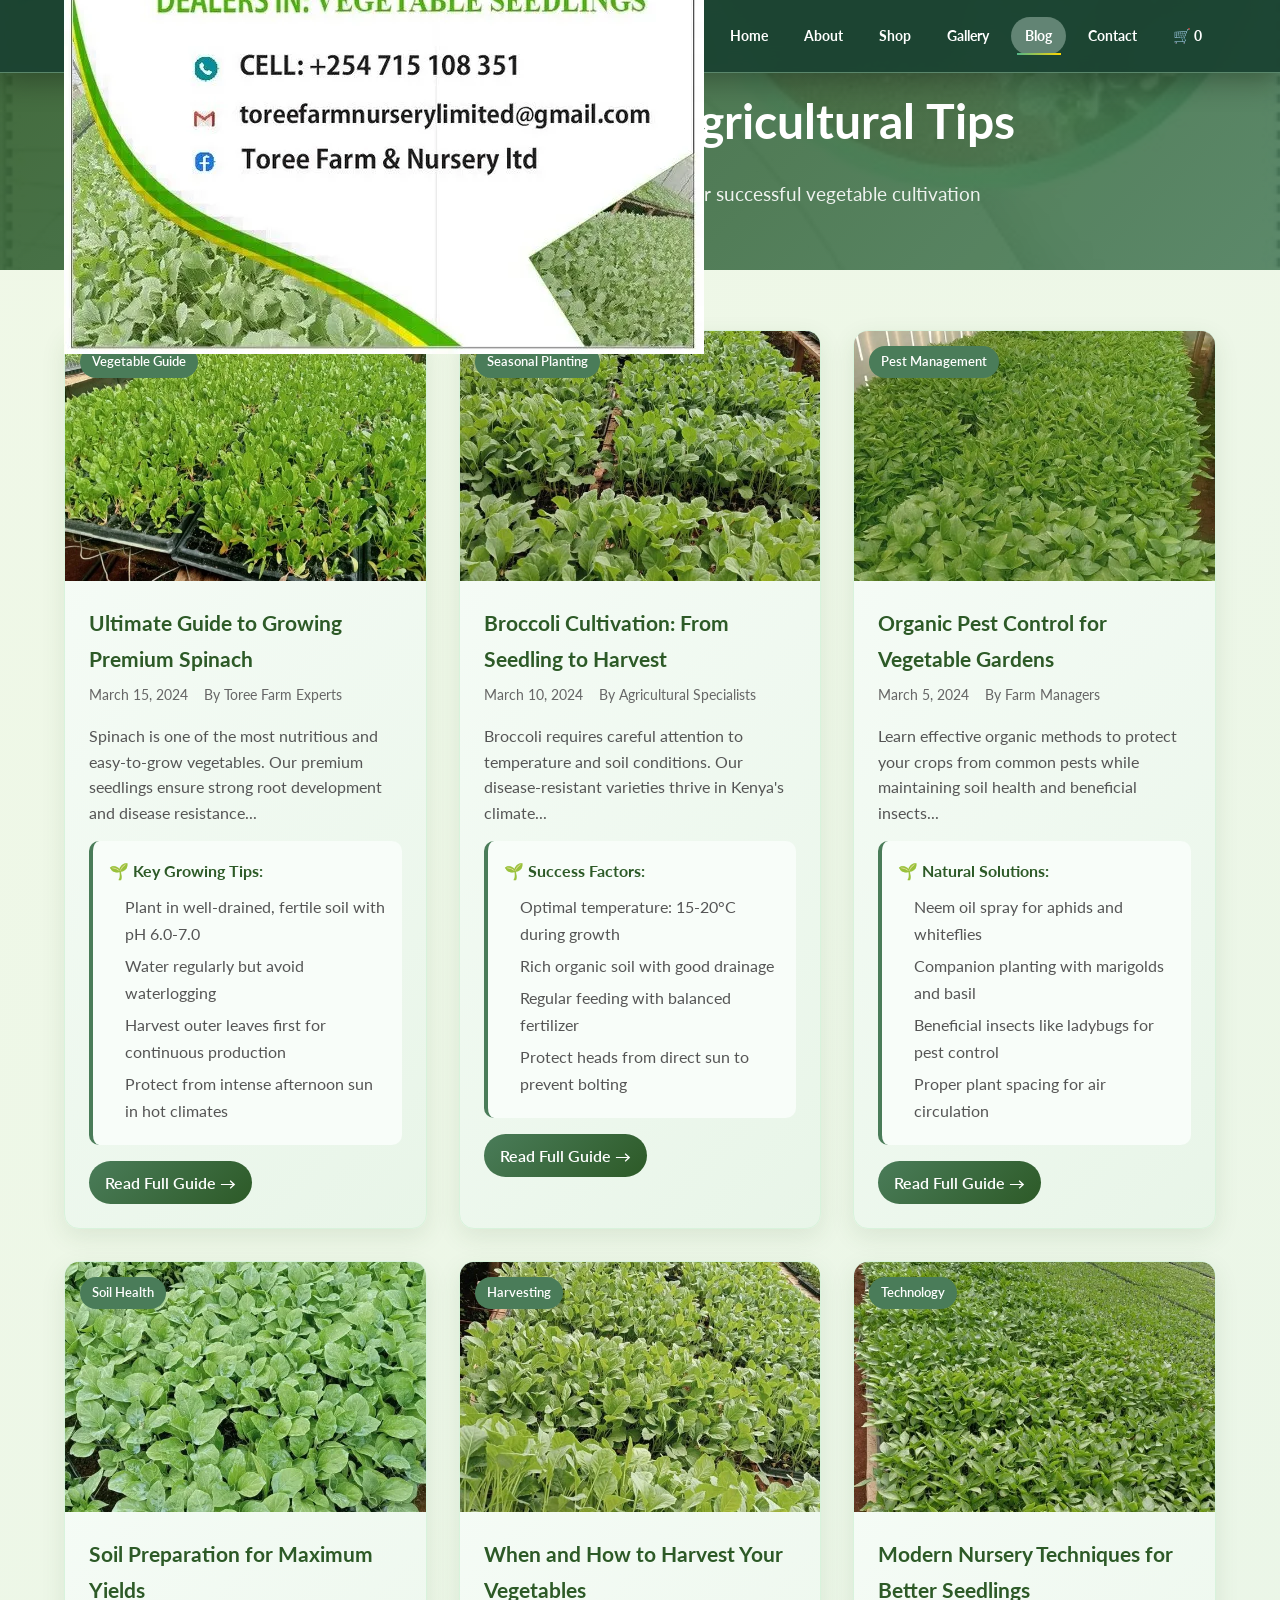
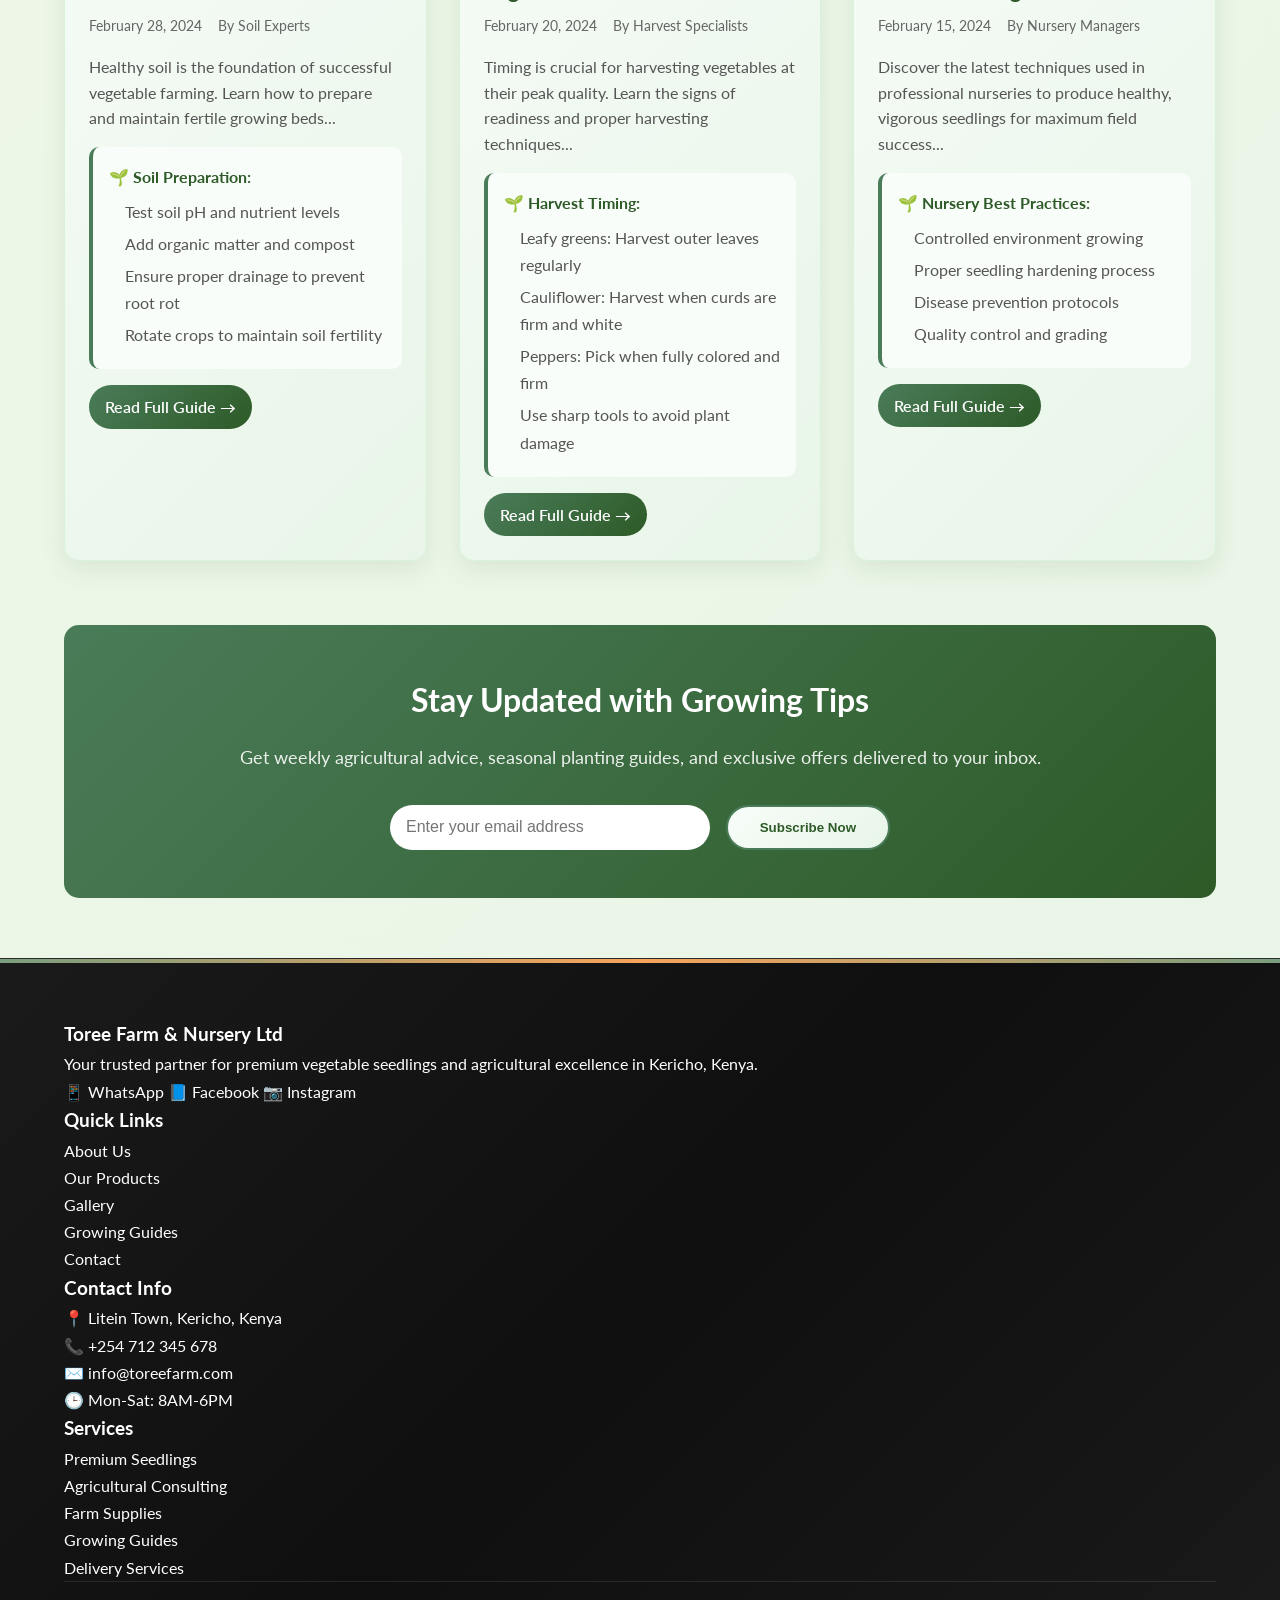
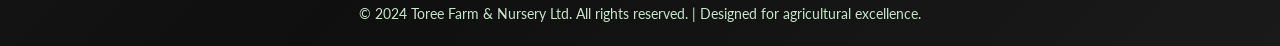
==== blog.html @ f4639542 "initial commit" ====
<!DOCTYPE html>
<html lang="en">
<head>
  <meta charset="UTF-8">
  <meta name="viewport" content="width=device-width, initial-scale=1.0">
  <title>Growing Guides & Tips - Toree Farm & Nursery Ltd</title>
  <meta name="description" content="Expert growing guides, planting tips, and agricultural advice from Toree Farm & Nursery Ltd. Learn best practices for vegetable cultivation.">
  <meta name="theme-color" content="#4a7c59">
  <meta name="apple-mobile-web-app-capable" content="yes">
  <meta name="apple-mobile-web-app-status-bar-style" content="default">
  <meta name="apple-mobile-web-app-title" content="Toree Farm">
  <link rel="manifest" href="manifest.json">
  <link rel="apple-touch-icon" href="images/icons/icon-192x192.png">
  <link rel="stylesheet" href="css/style.css">
  <link rel="icon" href="images/optimized/logo-icon-640.webp" type="image/webp">
</head>
<body class="blog-page">
  <!-- Agricultural floating elements -->
  <div class="agricultural-elements">
    <div class="leaf">🍃</div>
    <div class="leaf">🌿</div>
    <div class="leaf">🌱</div>
    <div class="leaf">🌾</div>
  </div>

  <!-- NAVBAR -->
  <nav class="navbar">
    <div class="container nav-inner">
      <div class="logo">
        <a href="index.html">
          <img src="images/optimized/logo-640.webp" alt="Toree Farm Logo" class="logo-img">
        </a>
      </div>
      <div class="nav-links">
        <a href="index.html">Home</a>
        <a href="about.html">About</a>
        <a href="shop.html">Shop</a>
        <a href="gallery.html">Gallery</a>
        <a href="blog.html" class="active">Blog</a>
        <a href="contact.html">Contact</a>
        <a href="cart.html" class="cart-link">
          <span class="cart-icon">🛒</span>
          <span class="cart-count">0</span>
        </a>
      </div>
      <div class="hamburger">
        <span></span>
        <span></span>
        <span></span>
      </div>
    </div>
  </nav>

  <!-- BLOG HERO -->
  <section class="blog-hero">
    <div class="container">
      <h1>Growing Guides & Agricultural Tips</h1>
      <p>Expert advice from Toree Farm & Nursery Ltd for successful vegetable cultivation</p>
    </div>
  </section>

  <!-- BLOG CONTENT -->
  <section class="blog-content">
    <div class="container">
      <div class="blog-grid">
        <!-- Blog Post 1 -->
        <article class="blog-post">
          <div class="blog-image">
            <img src="images/optimized/spinach-640.webp" alt="Healthy spinach plants" loading="lazy">
            <div class="blog-category">Vegetable Guide</div>
          </div>
          <div class="blog-text">
            <h2>Ultimate Guide to Growing Premium Spinach</h2>
            <div class="blog-meta">
              <span class="date">March 15, 2024</span>
              <span class="author">By Toree Farm Experts</span>
            </div>
            <p>Spinach is one of the most nutritious and easy-to-grow vegetables. Our premium seedlings ensure strong root development and disease resistance...</p>
            <div class="blog-tips">
              <h3>🌱 Key Growing Tips:</h3>
              <ul>
                <li>Plant in well-drained, fertile soil with pH 6.0-7.0</li>
                <li>Water regularly but avoid waterlogging</li>
                <li>Harvest outer leaves first for continuous production</li>
                <li>Protect from intense afternoon sun in hot climates</li>
              </ul>
            </div>
            <a href="#" class="read-more-btn">Read Full Guide →</a>
          </div>
        </article>

        <!-- Blog Post 2 -->
        <article class="blog-post">
          <div class="blog-image">
            <img src="images/optimized/product-broccoli-640.webp" alt="Broccoli seedlings" loading="lazy">
            <div class="blog-category">Seasonal Planting</div>
          </div>
          <div class="blog-text">
            <h2>Broccoli Cultivation: From Seedling to Harvest</h2>
            <div class="blog-meta">
              <span class="date">March 10, 2024</span>
              <span class="author">By Agricultural Specialists</span>
            </div>
            <p>Broccoli requires careful attention to temperature and soil conditions. Our disease-resistant varieties thrive in Kenya's climate...</p>
            <div class="blog-tips">
              <h3>🌱 Success Factors:</h3>
              <ul>
                <li>Optimal temperature: 15-20°C during growth</li>
                <li>Rich organic soil with good drainage</li>
                <li>Regular feeding with balanced fertilizer</li>
                <li>Protect heads from direct sun to prevent bolting</li>
              </ul>
            </div>
            <a href="#" class="read-more-btn">Read Full Guide →</a>
          </div>
        </article>

        <!-- Blog Post 3 -->
        <article class="blog-post">
          <div class="blog-image">
            <img src="images/optimized/capsicum hoho-640.webp" alt="Capsicum plants" loading="lazy">
            <div class="blog-category">Pest Management</div>
          </div>
          <div class="blog-text">
            <h2>Organic Pest Control for Vegetable Gardens</h2>
            <div class="blog-meta">
              <span class="date">March 5, 2024</span>
              <span class="author">By Farm Managers</span>
            </div>
            <p>Learn effective organic methods to protect your crops from common pests while maintaining soil health and beneficial insects...</p>
            <div class="blog-tips">
              <h3>🌱 Natural Solutions:</h3>
              <ul>
                <li>Neem oil spray for aphids and whiteflies</li>
                <li>Companion planting with marigolds and basil</li>
                <li>Beneficial insects like ladybugs for pest control</li>
                <li>Proper plant spacing for air circulation</li>
              </ul>
            </div>
            <a href="#" class="read-more-btn">Read Full Guide →</a>
          </div>
        </article>

        <!-- Blog Post 4 -->
        <article class="blog-post">
          <div class="blog-image">
            <img src="images/optimized/eggplant-640.webp" alt="Eggplant plants" loading="lazy">
            <div class="blog-category">Soil Health</div>
          </div>
          <div class="blog-text">
            <h2>Soil Preparation for Maximum Yields</h2>
            <div class="blog-meta">
              <span class="date">February 28, 2024</span>
              <span class="author">By Soil Experts</span>
            </div>
            <p>Healthy soil is the foundation of successful vegetable farming. Learn how to prepare and maintain fertile growing beds...</p>
            <div class="blog-tips">
              <h3>🌱 Soil Preparation:</h3>
              <ul>
                <li>Test soil pH and nutrient levels</li>
                <li>Add organic matter and compost</li>
                <li>Ensure proper drainage to prevent root rot</li>
                <li>Rotate crops to maintain soil fertility</li>
              </ul>
            </div>
            <a href="#" class="read-more-btn">Read Full Guide →</a>
          </div>
        </article>

        <!-- Blog Post 5 -->
        <article class="blog-post">
          <div class="blog-image">
            <img src="images/optimized/product-cauliflower-640.webp" alt="Cauliflower crop" loading="lazy">
            <div class="blog-category">Harvesting</div>
          </div>
          <div class="blog-text">
            <h2>When and How to Harvest Your Vegetables</h2>
            <div class="blog-meta">
              <span class="date">February 20, 2024</span>
              <span class="author">By Harvest Specialists</span>
            </div>
            <p>Timing is crucial for harvesting vegetables at their peak quality. Learn the signs of readiness and proper harvesting techniques...</p>
            <div class="blog-tips">
              <h3>🌱 Harvest Timing:</h3>
              <ul>
                <li>Leafy greens: Harvest outer leaves regularly</li>
                <li>Cauliflower: Harvest when curds are firm and white</li>
                <li>Peppers: Pick when fully colored and firm</li>
                <li>Use sharp tools to avoid plant damage</li>
              </ul>
            </div>
            <a href="#" class="read-more-btn">Read Full Guide →</a>
          </div>
        </article>

        <!-- Blog Post 6 -->
        <article class="blog-post">
          <div class="blog-image">
            <img src="images/optimized/nursery-1-640.webp" alt="Modern nursery" loading="lazy">
            <div class="blog-category">Technology</div>
          </div>
          <div class="blog-text">
            <h2>Modern Nursery Techniques for Better Seedlings</h2>
            <div class="blog-meta">
              <span class="date">February 15, 2024</span>
              <span class="author">By Nursery Managers</span>
            </div>
            <p>Discover the latest techniques used in professional nurseries to produce healthy, vigorous seedlings for maximum field success...</p>
            <div class="blog-tips">
              <h3>🌱 Nursery Best Practices:</h3>
              <ul>
                <li>Controlled environment growing</li>
                <li>Proper seedling hardening process</li>
                <li>Disease prevention protocols</li>
                <li>Quality control and grading</li>
              </ul>
            </div>
            <a href="#" class="read-more-btn">Read Full Guide →</a>
          </div>
        </article>
      </div>

      <!-- Newsletter Signup -->
      <div class="newsletter-section">
        <div class="newsletter-content">
          <h2>Stay Updated with Growing Tips</h2>
          <p>Get weekly agricultural advice, seasonal planting guides, and exclusive offers delivered to your inbox.</p>
          <form class="newsletter-form">
            <input type="email" placeholder="Enter your email address" required>
            <button type="submit" class="btn-primary">Subscribe Now</button>
          </form>
        </div>
      </div>
    </div>
  </section>

  <!-- FOOTER -->
  <footer class="footer">
    <div class="container">
      <div class="footer-content">
        <div class="footer-section">
          <h3>Toree Farm & Nursery Ltd</h3>
          <p>Your trusted partner for premium vegetable seedlings and agricultural excellence in Kericho, Kenya.</p>
          <div class="social-links">
            <a href="#" aria-label="WhatsApp">📱 WhatsApp</a>
            <a href="#" aria-label="Facebook">📘 Facebook</a>
            <a href="#" aria-label="Instagram">📷 Instagram</a>
          </div>
        </div>
        <div class="footer-section">
          <h3>Quick Links</h3>
          <ul>
            <li><a href="about.html">About Us</a></li>
            <li><a href="shop.html">Our Products</a></li>
            <li><a href="gallery.html">Gallery</a></li>
            <li><a href="blog.html">Growing Guides</a></li>
            <li><a href="contact.html">Contact</a></li>
          </ul>
        </div>
        <div class="footer-section">
          <h3>Contact Info</h3>
          <p>📍 Litein Town, Kericho, Kenya</p>
          <p>📞 +254 712 345 678</p>
          <p>✉️ info@toreefarm.com</p>
          <p>🕒 Mon-Sat: 8AM-6PM</p>
        </div>
        <div class="footer-section">
          <h3>Services</h3>
          <ul>
            <li>Premium Seedlings</li>
            <li>Agricultural Consulting</li>
            <li>Farm Supplies</li>
            <li>Growing Guides</li>
            <li>Delivery Services</li>
          </ul>
        </div>
      </div>
      <div class="footer-bottom">
        <p>&copy; 2024 Toree Farm & Nursery Ltd. All rights reserved. | Designed for agricultural excellence.</p>
      </div>
    </div>
  </footer>

  <script src="js/main.js"></script>
</body>
</html>
---- css/style.css ----
/* ========================================
   TOREE FARM & NURSERY LTD --- Refreshed theme
   ======================================== */

@import url('https://fonts.googleapis.com/css2?family=Playfair+Display:ital,wght@0,400;0,700;1,700&family=Lato:wght@300;400;700&display=swap');

:root {
  /* Agricultural Color Palette - Warm & Welcoming */
  --c-dark: #2d5a27;        /* Deep forest green */
  --c-mid: #4a7c59;         /* Sage green */
  --c-light: #7a9e7e;       /* Soft green */
  --c-soft: #e8f5e8;        /* Pale green */

  /* Nature Greens */
  --green-dark: #1b4332;    /* Forest green */
  --green-mid: #2d6a4f;     /* Sage green */
  --green-light: #52b788;   /* Mint green */
  --green-pale: #d8f3dc;    /* Pale green */

  /* Earth Tones */
  --earth-brown: #8b4513;   /* Saddle brown */
  --earth-tan: #d2b48c;     /* Tan */
  --earth-cream: #f5f5dc;   /* Beige */

  /* Warm Accents */
  --c-warm: #f7a35b;        /* Orange */
  --c-warm-soft: #ffe4c0;   /* Peach */
  --gold: #ffd700;          /* Gold */
  --gold-light: #ffed4e;    /* Light gold */

  /* Background Gradients - Warm and Natural */
  --bg-gradient: linear-gradient(135deg, #1b4332 0%, #2d6a4f 50%, #1b4332 100%);
  --bg-gradient-warm: linear-gradient(135deg, #4a7c59 0%, #7a9e7e 50%, #4a7c59 100%);
  --bg-gradient-earth: linear-gradient(135deg, #8b4513 0%, #d2b48c 50%, #8b4513 100%);

  /* Text Colors */
  --text-dark: #f8fdf9;
  --text-mid: #c8e6c9;
  --text-light: #a5d6a7;
  --white: #ffffff;
  --off-white: #f8fdf9;
  --dark-bg: #1b4332;
  --darker-bg: #0f2920;

  /* Design Tokens */
  --radius: 14px;
  --radius-sm: 8px;
  --shadow: 0 8px 24px rgba(0, 0, 0, 0.3);
  --shadow-glass: 0 8px 40px rgba(0, 0, 0, 0.4);
  --transition: all 0.3s cubic-bezier(0.4, 0, 0.2, 1);
  --backdrop-blur: 12px;
}

[data-animate] {
  opacity: 0;
  transform-origin: center;
  transition: opacity 0.7s var(--transition), transform 0.7s var(--transition);
}
[data-animate].visible { opacity: 1; }
[data-animate='slide-left'] { transform: translateX(-24px); }
[data-animate='slide-left'].visible { transform: translateX(0); }
[data-animate='slide-right'] { transform: translateX(24px); }
[data-animate='slide-right'].visible { transform: translateX(0); }
[data-animate='fade-scale'] { transform: scale(0.95); }
[data-animate='fade-scale'].visible { transform: scale(1); }
[data-animate='float'] { transform: translateY(0); }
[data-animate='float'].visible { animation: float 6s ease-in-out infinite; }

.accent-blob { position: absolute; pointer-events: none; opacity: 0.18; filter: blur(9px); transform: translate3d(0,0,0); }
.accent-blob.spin { animation: rotate 18s linear infinite; }
@keyframes rotate { from { transform: rotate(0deg);} to { transform: rotate(360deg);} }
@keyframes float { 0%,100%{transform: translateY(0);}50%{transform: translateY(-10px);} }
@keyframes glassPulse { 0%,100%{opacity:.16;transform: translateY(0);}50%{opacity:.28;transform: translateY(-4px);} }
.glass-shimmer { animation: glassPulse 4.5s ease-in-out infinite; }

/* prefer reduced motion for accessibility */
@media (prefers-reduced-motion: reduce) {
  .glass-shimmer,
  [data-animate],
  .price-tag span {
    animation: none !important;
    transition: none !important;
  }
}

/* hero + sections shimmer effects */
.hero::before,
.mv-card::before,
.why-card::before,
.product-card::after,
.pickup-card::after {
  content: '';
  position: absolute;
  inset: 0;
  background: linear-gradient(120deg, rgba(255,255,255,0.06), rgba(255,255,255,0.0) 65%);
  pointer-events: none;
  opacity: 0;
  transition: opacity 0.5s ease;
}
.hero:hover::before,
.mv-card:hover::before,
.why-card:hover::before,
.product-card:hover::after,
.pickup-card:hover::after {
  opacity: 1;
}

*{box-sizing:border-box;margin:0;padding:0;}
html{scroll-behavior:smooth;font-size:16px;}
body{font-family:'Lato',sans-serif;color:var(--text-dark);background:var(--bg-gradient);overflow-x:hidden;line-height:1.7;}
a{color:inherit;text-decoration:none;transition:var(--transition);}
img{max-width:100%;display:block;}
ul{list-style:none;}
.container{max-width:1200px;margin:0 auto;padding:0 24px;}

.section-title{font-family:'Playfair Display',serif;font-size:clamp(1.8rem,3vw,2.6rem);color:#fff;margin-bottom:12px;}
.section-subtitle{font-size:1.05rem;color:var(--text-mid);margin-bottom:40px;}
.section-pedestal{display:flex;gap:40px;margin-bottom:40px;flex-wrap:wrap;justify-content:center;}
.pedestal-stat{text-align:center;background:linear-gradient(135deg,rgba(255,255,255,.08),rgba(255,255,255,.04));border:1px solid rgba(255,255,255,.15);border-radius:16px;padding:20px 24px;min-width:120px;}
.pedestal-stat .stat-num{font-family:'Playfair Display',serif;font-size:1.8rem;font-weight:700;color:#fff;display:block;margin-bottom:4px;}
.pedestal-stat .stat-label{font-size:.8rem;color:var(--text-mid);text-transform:uppercase;letter-spacing:1px;font-weight:600;}
.gold-line{width:70px;height:4px;border-radius:2px;margin:12px auto 16px;background:linear-gradient(90deg,var(--c-warm),#f2b45b);} 

.btn{display:inline-flex;align-items:center;gap:8px;padding:14px 28px;border-radius:50px;font-weight:700;font-size:.95rem;cursor:pointer;border:0;position:relative;overflow:hidden;box-shadow:0 6px 20px rgba(0,0,0,.3);transition:var(--transition);text-shadow:0 1px 2px rgba(0,0,0,.2);}
.btn::before{content:'';position:absolute;inset:0;background:linear-gradient(45deg,transparent,rgba(255,255,255,.3),transparent);transform:translateX(-100%);transition:transform .6s ease;}
.btn:hover::before{transform:translateX(100%);}
.btn-primary{background:linear-gradient(135deg,var(--green-mid),var(--green-light));color:#fff;border:2px solid transparent;}
.btn-primary:hover{transform:translateY(-3px);box-shadow:0 12px 30px rgba(45, 106, 79, .4);border-color:#fff;}
.btn-secondary{background:linear-gradient(135deg,var(--green-light),var(--green-mid));color:#fff;border:2px solid transparent;}
.btn-secondary:hover{transform:translateY(-3px);box-shadow:0 12px 30px rgba(18, 93, 159, .4);border-color:#fff;}
.btn-success{background:linear-gradient(135deg,var(--green-dark),var(--green-mid));color:#fff;border:2px solid transparent;}
.btn-success:hover{transform:translateY(-3px);box-shadow:0 12px 30px rgba(27, 67, 50, .4);border-color:#fff;}
.btn-gold{background:linear-gradient(135deg,var(--gold),var(--gold-light));color:#1b4332;border:2px solid transparent;}
.btn-gold:hover{transform:translateY(-3px);box-shadow:0 12px 30px rgba(255, 215, 0, .4);border-color:#fff;}
.btn-outline{background:linear-gradient(135deg,rgba(255,255,255,.15),rgba(255,255,255,.08));border:2px solid rgba(255,255,255,.4);color:#fff;backdrop-filter:blur(12px);}
.btn-outline:hover{background:linear-gradient(135deg,rgba(255,255,255,.25),rgba(255,255,255,.15));border-color:#fff;transform:translateY(-2px);color:#fff;}
.btn-whatsapp{background:linear-gradient(135deg,#25d366,#128c7e);color:#fff;border:2px solid transparent;}
.btn-whatsapp:hover{transform:translateY(-3px);box-shadow:0 12px 30px rgba(18, 140, 126, .4);border-color:#fff;}
.btn-earth{background:linear-gradient(135deg,var(--earth-brown),var(--earth-tan));color:#fff;border:2px solid transparent;}
.btn-earth:hover{transform:translateY(-3px);box-shadow:0 12px 30px rgba(139, 69, 19, .4);border-color:#fff;}
.btn-large{padding:16px 32px;font-size:1.05rem;}

.navbar{position:fixed;top:0;width:100%;z-index:1000;background:rgba(27,67,50,.95);backdrop-filter:blur(var(--backdrop-blur));border-bottom:1px solid rgba(184,234,196,.4);box-shadow:0 8px 30px rgba(0,0,0,.3);}.nav-inner{display:flex;align-items:center;justify-content:space-between;height:72px;}.nav-logo{display:flex;align-items:center;gap:10px;}.nav-logo-text .name{font-family:'Playfair Display',serif;font-weight:700;font-size:1rem;color:#fff;} .nav-logo-text .tagline{font-size:.65rem;color:var(--gold);letter-spacing:1px;text-transform:uppercase;}.nav-links{display:flex;align-items:center;gap:8px;}.nav-links a{padding:7px 14px;border-radius:50px;font-weight:700;font-size:.9rem;color:#fff;position:relative;}.nav-links a::after{content:'';position:absolute;bottom:0;left:50%;width:0;height:2px;background:linear-gradient(90deg,var(--green-light),var(--gold));transform:translateX(-50%);transition:width .3s;} .nav-links a:hover::after,.nav-links a.active::after{width:80%;}.nav-links a:hover,.nav-links a.active{color:#fff;background:rgba(230,248,237,.35);}.hamburger{display:none;flex-direction:column;gap:4px;width:34px;cursor:pointer;} .hamburger span{width:100%;height:3px;background:#fff;border-radius:2px;}

/* Navigation cart button */
.nav-cart-btn {
  padding: 8px 16px;
  border-radius: 50px;
  font-weight: 700;
  font-size: 0.9rem;
  color: #fff !important;
  background: linear-gradient(135deg, rgba(34, 97, 62, 0.85), rgba(74, 124, 89, 0.95));
  border: 2px solid rgba(255,255,255,0.3);
  transition: all 0.3s ease;
  text-decoration: none;
  display: inline-flex;
  align-items: center;
  gap: 6px;
}

.nav-cart-btn:hover {
  background: linear-gradient(135deg, rgba(255,255,255,0.2), rgba(255,255,255,0.1));
  border-color: rgba(255,255,255,0.6);
  transform: translateY(-2px);
  color: #fff !important;
  text-decoration: none;
}

.hero{min-height:100vh;position:relative;display:flex;align-items:center;overflow:hidden;background:linear-gradient(180deg,rgba(27,67,50,.65),rgba(34,97,62,.8));}.hero-bg{position:absolute;inset:0;background-image:url('../images/nursery-banner.jpg');background-size:cover;background-position:center;filter:brightness(0.65) saturate(1.1);} .hero-overlay{position:absolute;inset:0;background:linear-gradient(140deg,rgba(27,67,50,.85),rgba(46,139,63,.65),rgba(27,67,50,.45));}.hero-content{position:relative;z-index:2;max-width:700px;animation:fadeInUp .9s ease both;}.hero-badge{display:inline-flex;align-items:center;gap:8px;background:rgba(255,182,100,.25);border:1px solid rgba(255,180,93,.7);color:#fff;padding:6px 16px;border-radius:50px;font-size:.8rem;font-weight:700;text-transform:uppercase;margin-bottom:18px;}.hero h1{font-size:clamp(2.2rem,5vw,3.8rem);color:#fff;margin-bottom:20px;text-shadow:0 5px 24px rgba(0,0,0,.35);} .hero h1 span{color:#ffe6a8;} .hero p{font-size:1.15rem;color:rgba(255,255,255,.94);margin-bottom:36px;max-width:560px;line-height:1.75;}.hero-buttons{display:flex;gap:16px;flex-wrap:wrap;} .quick-nav{display:flex;flex-wrap:wrap;gap:10px;align-items:center;margin-top:18px;padding:8px 12px;background:rgba(255,255,255,0.18);border-radius:999px;box-shadow:0 4px 16px rgba(11,36,66,0.2);} .quick-nav a{color:#fff;font-weight:700;font-size:.78rem;padding:8px 12px;background:rgba(46,106,126,0.30);border-radius:999px;transition:all .25s ease;} .quick-nav a:hover{background:rgba(255,255,255,0.35);color:#0b2d4d;} .hero-stats{position:relative;z-index:2;display:flex;gap:34px;margin-top:60px;flex-wrap:wrap;justify-content:center;}.hero-stat{text-align:center;color:#fff;}.hero-stat .num{font-family:'Playfair Display',serif;font-size:2rem;font-weight:700;color:#f7cd5d;display:block;}.hero-stat .label{font-size:.8rem;opacity:.84;letter-spacing:1px;text-transform:uppercase;} .hero-scroll{position:absolute;bottom:32px;left:50%;transform:translateX(-50%);z-index:2;display:flex;flex-direction:column;align-items:center;gap:8px;color:rgba(255,255,255,.7);font-size:.75rem;letter-spacing:1px;text-transform:uppercase;animation:bounce 2s infinite;} .hero-scroll svg{opacity:.6;}

.about-snap{padding:90px 0;background:linear-gradient(135deg,var(--dark-bg),var(--off-white));color:#fff;}.about-snap-grid{display:grid;grid-template-columns:1fr 1fr;gap:60px;align-items:center;}.about-snap-img{position:relative;border-radius:var(--radius);overflow:hidden;box-shadow:0 20px 40px rgba(0,0,0,.3);transition:transform var(--transition),box-shadow var(--transition);}.about-snap-img:hover{transform:scale(1.03);box-shadow:0 28px 55px rgba(0,0,0,.4);}.about-snap-img img{width:100%;height:380px;object-fit:cover;}.about-snap-img .img-badge{position:absolute;bottom:20px;left:20px;background:var(--green-dark);color:#fff;padding:10px 18px;border-radius:var(--radius-sm);font-weight:700;font-size:.85rem;}.about-snap-text .section-title{text-align:left;color:#fff;} .about-snap-text .gold-line{margin-left:0;} .about-snap-text p{color:var(--text-mid);margin-bottom:14px;}

.mission-vision{padding:80px 0;background:linear-gradient(135deg,var(--off-white),var(--dark-bg));}.mv-grid{display:grid;grid-template-columns:repeat(2,1fr);gap:40px;}.mv-card{background:rgba(255,255,255,.08);border:1px solid rgba(255,255,255,.15);border-radius:var(--radius);padding:40px;backdrop-filter:blur(var(--backdrop-blur));position:relative;overflow:hidden;transition:var(--transition);} .mv-card::before{content:'';position:absolute;inset:0;background:linear-gradient(135deg,rgba(255,255,255,.05),rgba(255,255,255,0));opacity:0;transition:opacity .3s ease;} .mv-card:hover{background:rgba(255,255,255,.12);border-color:rgba(255,255,255,.25);transform:translateY(-8px);box-shadow:0 20px 40px rgba(0,0,0,.4);} .mv-card:hover::before{opacity:1;} .mv-icon{font-size:2.5rem;margin-bottom:16px;}.mv-card h3{color:#ffe9a7;font-size:1.4rem;margin-bottom:12px;}.mv-card p{color:rgba(255,255,255,.9);line-height:1.8;}

.why-us{padding:90px 0;background:var(--dark-bg);}.why-grid{display:grid;grid-template-columns:repeat(auto-fit,minmax(200px,1fr));gap:28px;margin-top:50px;}.why-card{position:relative;overflow:hidden;text-align:center;padding:36px 24px;border-radius:var(--radius);border:1px solid rgba(255,255,255,.1);background:linear-gradient(135deg,rgba(255,255,255,.05),rgba(255,255,255,.02));transition:var(--transition);} .why-card::before{content:'';position:absolute;top:0;left:0;width:100%;height:3px;background:linear-gradient(90deg,var(--c-light),var(--c-warm),var(--c-light));transform:scaleX(0);transform-origin:left;transition:transform .3s ease;} .why-card:hover::before{transform:scaleX(1);} .why-card:hover{border-color:rgba(255,255,255,.2);box-shadow:var(--shadow-glass);transform:translateY(-8px) scale(1.02);background:linear-gradient(135deg,rgba(255,255,255,.08),rgba(255,255,255,.04));}.why-icon{font-size:2.4rem;margin-bottom:14px;color:#fff;}.why-card h4{font-size:1rem;color:#fff;margin-bottom:8px;}.why-card p{font-size:.88rem;color:var(--text-mid);}

.featured{padding:90px 0;background:linear-gradient(135deg,var(--green-pale),var(--earth-cream),var(--green-pale));color:#1b4332;}.products-grid{display:grid;grid-template-columns:repeat(auto-fill,minmax(240px,1fr));gap:28px;margin-bottom:40px;}.product-card{background:linear-gradient(145deg,rgba(255,255,255,.95),rgba(220,238,255,.72));border-radius:var(--radius);overflow:hidden;box-shadow:0 20px 42px rgba(0,0,0,.15),0 0 0 1px rgba(255,255,255,.2);transition:var(--transition);position:relative;border:1px solid rgba(25,108,180,.15);} .product-card::after{content:'';position:absolute;inset:0;background:linear-gradient(150deg,rgba(180,235,255,.22),rgba(82,186,255,.09));opacity:.9;pointer-events:none;transition:opacity .4s ease;} .product-card:hover{transform:translateY(-12px);box-shadow:0 22px 55px rgba(0,0,0,.25);border-color:rgba(12,158,205,.35);backdrop-filter:blur(10px);} .product-card:hover::after{opacity:.2;}.product-img{position:relative;height:200px;overflow:hidden;background:var(--c-soft);} .product-img img{width:100%;height:100%;object-fit:cover;transition:transform .5s ease;} .product-card:hover .product-img img{transform:scale(1.12) rotate(1deg);} .product-category{position:absolute;top:12px;left:12px;background:linear-gradient(135deg,rgba(247,163,91,.95),rgba(255,210,30,.95));color:#0c2f57;font-size:.7rem;font-weight:700;padding:4px 8px;border-radius:8px;} .product-body{padding:20px;} .product-body h3{font-size:1.05rem;color:var(--text-dark);margin-bottom:8px;} .product-body p{font-size:.85rem;color:var(--text-light);margin-bottom:12px;} .product-footer{display:flex;align-items:center;justify-content:space-between;margin-top:14px;} .price-tag{display:flex;flex-direction:column;align-items:flex-start;font-weight:700;color:var(--green-dark);background:rgba(27, 67, 50, .12);padding:6px 10px;border-radius:10px;font-size:.95rem;letter-spacing:.3px;} .price-tag span{display:block;animation:pulsePrice 2.5s ease-in-out infinite;} .price-tag small{color:var(--text-mid);font-weight:500;} .add-to-cart-btn{background:linear-gradient(135deg,var(--green-mid),var(--green-dark));color:#fff;border:none;padding:8px 16px;border-radius:50px;font-size:.82rem;font-weight:700;cursor:pointer;position:relative;overflow:hidden;box-shadow:0 4px 12px rgba(27, 67, 50, .4);transition:var(--transition);} .add-to-cart-btn:hover{transform:scale(1.08);box-shadow:0 8px 20px rgba(46, 139, 63, .5);} .add-to-cart-btn::before{content:'';position:absolute;inset:0;background:linear-gradient(90deg,transparent,rgba(255,255,255,.3),transparent);transform:translateX(-100%);transition:transform .4s ease;} .add-to-cart-btn:hover::before{transform:translateX(100%);} .qty-control{display:flex;align-items:center;gap:8px;margin-top:10px;} .qty-btn{width:28px;height:28px;border-radius:50%;border:2px solid var(--green-mid);background:transparent;cursor:pointer;font-size:1rem;color:#fff;display:flex;align-items:center;justify-content:center;transition:all .2s ease;font-weight:700;} .qty-btn:hover{background:var(--green-mid);color:#fff;transform:scale(1.15);box-shadow:0 4px 12px rgba(27, 67, 50, .4);} .qty-btn:active{transform:scale(.95);} .qty-display{font-weight:700;min-width:20px;text-align:center;color:#fff;} .qty-input{width:60px;height:32px;border:2px solid var(--green-mid);border-radius:8px;background:rgba(255,255,255,0.1);color:#fff;text-align:center;font-size:1rem;font-weight:700;outline:none;transition:all .3s ease;} .qty-input:focus{border-color:#fff;background:rgba(255,255,255,0.2);box-shadow:0 0 0 3px rgba(255,255,255,0.1);} .qty-input::-webkit-outer-spin-button,.qty-input::-webkit-inner-spin-button{-webkit-appearance:none;margin:0;appearance:none;} .qty-input[type=number]{-moz-appearance:textfield;appearance:textfield;}

/* Weather Widget */
.weather-widget{margin-top:24px;padding:20px;background:linear-gradient(135deg,rgba(255,255,255,.1),rgba(255,255,255,.05));border-radius:var(--radius);border:1px solid rgba(255,255,255,.2);backdrop-filter:blur(10px);}.weather-widget h4{color:#fff;margin-bottom:16px;font-size:1.1rem;font-weight:700;}.weather-info{margin-bottom:16px;}.weather-main{display:flex;align-items:center;gap:12px;margin-bottom:8px;}.weather-main .temp{font-size:2rem;font-weight:700;color:#fff;}.weather-main .condition{font-size:1rem;color:var(--c-warm);font-weight:600;}.weather-details{display:flex;flex-direction:column;gap:4px;}.weather-details span{font-size:.85rem;color:var(--text-mid);}.planting-advice{padding:12px;background:linear-gradient(135deg,rgba(82,184,136,.2),rgba(82,184,136,.1));border-radius:8px;border-left:3px solid var(--green-mid);}.planting-advice p{margin:0;font-size:.85rem;color:#fff;font-weight:500;} .view-all-wrap{text-align:center;margin-top:20px;}

.pickup{padding:70px 0;background:linear-gradient(135deg,var(--off-white),var(--dark-bg));}.pickup-card{max-width:360px;margin:0 auto;text-align:center;border-radius:var(--radius);padding:24px;border:1px solid rgba(255,255,255,.15);box-shadow:0 20px 52px rgba(0,0,0,.2);background:linear-gradient(135deg,rgba(255,255,255,.08),rgba(255,255,255,.04));position:relative;overflow:hidden;backdrop-filter:blur(14px);-webkit-backdrop-filter:blur(14px);}.pickup-card h3{margin-bottom:8px;color:#fff;font-size:1.1rem;}.pickup-card p{margin-bottom:12px;color:var(--text-mid);font-weight:700;font-size:1.2rem;}.pickup-card .pickup-price{display:block;margin-bottom:16px;color:#fff;font-size:1.3rem;letter-spacing:.25px;}.pickup-card a{width:fit-content;margin:0 auto;}

@keyframes float {
  0%, 100% { transform: translateY(0px); }
  50% { transform: translateY(-10px); }
}

@keyframes pulse {
  0%, 100% { transform: scale(1); }
  50% { transform: scale(1.05); }
}

@keyframes leafFall {
  0% { transform: translateY(-100vh) rotate(0deg); opacity: 1; }
  100% { transform: translateY(100vh) rotate(360deg); opacity: 0; }
}

/* Agricultural-themed floating elements */
.agricultural-elements {
  position: fixed;
  top: 0;
  left: 0;
  width: 100%;
  height: 100%;
  pointer-events: none;
  z-index: 1;
}

.leaf {
  position: absolute;
  font-size: 2rem;
  animation: leafFall 8s linear infinite;
  opacity: 0.1;
}

.leaf:nth-child(1) { left: 10%; animation-delay: 0s; }
.leaf:nth-child(2) { left: 20%; animation-delay: 2s; }
.leaf:nth-child(3) { left: 70%; animation-delay: 4s; }
.leaf:nth-child(4) { left: 80%; animation-delay: 6s; }

/* Enhanced product cards with floating animation */
.product-card:hover {
  animation: float 3s ease-in-out infinite;
}

/* Gallery items with staggered animations */
.gallery-item:nth-child(odd) {
  animation: float 4s ease-in-out infinite;
}

.gallery-item:nth-child(even) {
  animation: float 4s ease-in-out infinite reverse;
}

/* Page Hero */
.page-hero{background:linear-gradient(135deg,rgba(27,67,50,.95),rgba(46,139,63,.93));color:#fff;text-align:center;padding:120px 0;position:relative;overflow:hidden;}.page-hero::before{content:'';position:absolute;inset:0;background-image:url('../images/nursery-banner.jpg');background-size:cover;background-position:center;opacity:.25;}.page-hero h1{font-size:clamp(2.5rem,5vw,3.5rem);margin-bottom:16px;text-shadow:0 3px 12px rgba(0,0,0,.35);}.page-hero p{font-size:1.2rem;margin-bottom:24px;opacity:.95;}.breadcrumb{display:flex;align-items:center;gap:8px;font-size:.9rem;margin-bottom:20px;justify-content:center;}.breadcrumb a{color:#ffd985;text-decoration:none;}.breadcrumb span{color:rgba(248,253,249,.8);} 

/* Shop Sections */
.filter-section{padding:60px 0;background:linear-gradient(135deg,#e9f5eb,#f3faf4);}.filter-layout{display:flex;justify-content:center;}.filter-sidebar{background:rgba(242,250,244,.8);border-radius:var(--radius);padding:30px;width:320px;box-shadow:var(--shadow);border:1px solid rgba(72,126,80,.25);}.filter-sidebar h3{font-size:1.2rem;color:#1b4332;margin-bottom:24px;text-align:center;}.search-bar{position:relative;margin-bottom:24px;}.search-bar span{position:absolute;left:14px;top:50%;transform:translateY(-50%);color:#2d5a27;}.search-bar input{width:100%;padding:12px 16px 12px 40px;border:2px solid rgba(72,126,80,.5);border-radius:50px;font-size:.95rem;outline:none;transition:border-color .3s ease;background:#ffffff; color:#1b4332;}.search-bar input:focus{border-color:rgba(72,126,80,.8);}.filter-group{margin-bottom:24px;}.filter-group h4{font-size:1rem;color:#1b4332;margin-bottom:12px;font-weight:700;}.filter-btn{display:block;width:100%;padding:10px 16px;margin-bottom:8px;border:2px solid rgba(72,126,80,.5);background:linear-gradient(135deg,rgba(255,255,255,.55),rgba(223,245,231,.65));border-radius:50px;text-align:left;font-size:.9rem;color:#1b4332;cursor:pointer;transition:all .3s ease;}.filter-btn.active{background:linear-gradient(135deg,var(--green-mid),var(--green-dark));color:#fff;border-color:var(--green-mid);}.filter-btn:hover:not(.active){border-color:rgba(46,139,63,.75);background:rgba(207,235,216,.95);}.filter-btn.active-price{background:linear-gradient(135deg,var(--gold),var(--gold-light));color:#1b4332;border-color:var(--gold);} 

.products-section{padding:80px 0;background:linear-gradient(135deg,var(--earth-tan),var(--earth-cream),var(--earth-tan));}.shop-header{display:flex;justify-content:space-between;align-items:center;margin-bottom:40px;flex-wrap:wrap;gap:20px;}.product-count{font-size:1.1rem;color:#fff;}.sort-select{padding:10px 16px;border:2px solid rgba(255,255,255,.3);border-radius:50px;font-size:.95rem;color:#fff;outline:none;background:rgba(255,255,255,.1);cursor:pointer;}.sort-select:focus{border-color:rgba(255,255,255,.5);}

.buy-cta{padding:80px 0;background:linear-gradient(135deg,rgba(9,60,113,.95),rgba(14,95,161,.93));color:#fff;text-align:center;}.cta-content{max-width:600px;margin:0 auto;}.cta-content h2{font-size:clamp(2rem,4vw,2.8rem);margin-bottom:16px;text-shadow:0 3px 12px rgba(0,0,0,.4);}.cta-content p{font-size:1.15rem;margin-bottom:32px;opacity:.9;}.cta-buttons{display:flex;gap:20px;justify-content:center;flex-wrap:wrap;}.cta-features{display:flex;gap:30px;justify-content:center;margin-top:40px;flex-wrap:wrap;}.feature{display:flex;flex-direction:column;align-items:center;gap:8px;}.feature .icon{font-size:1.5rem;}.feature span{font-size:.9rem;opacity:.9;}

/* Gallery Styles */
.gallery-section{padding:90px 0;background:linear-gradient(135deg,var(--green-dark),var(--green-mid),var(--green-dark));position:relative;overflow:hidden;}
.gallery-section::before{content:'';position:absolute;top:0;left:0;width:100%;height:100%;background-image:url('data:image/svg+xml,<svg xmlns="http://www.w3.org/2000/svg" viewBox="0 0 100 100"><defs><pattern id="grain" width="100" height="100" patternUnits="userSpaceOnUse"><circle cx="25" cy="25" r="1" fill="rgba(255,255,255,0.03)"/><circle cx="75" cy="75" r="1" fill="rgba(255,255,255,0.03)"/><circle cx="50" cy="50" r="2" fill="rgba(255,255,255,0.02)"/></pattern></defs><rect width="100" height="100" fill="url(%23grain)"/></svg>');opacity:0.5;}
.gallery-header{text-align:center;margin-bottom:60px;}
.gallery-filters{display:flex;gap:16px;margin-bottom:40px;flex-wrap:wrap;justify-content:center;}
.gallery-filter-btn{display:flex;flex-direction:column;align-items:center;gap:8px;padding:16px 20px;border:2px solid rgba(255,255,255,.3);background:linear-gradient(135deg,rgba(255,255,255,.1),rgba(255,255,255,.05));border-radius:16px;font-size:.9rem;color:#fff;cursor:pointer;transition:all .3s ease;backdrop-filter:blur(10px);min-width:120px;}
.gallery-filter-btn:hover{border-color:rgba(255,255,255,.6);background:linear-gradient(135deg,rgba(255,255,255,.2),rgba(255,255,255,.1));transform:translateY(-2px);}
.gallery-filter-btn.active{background:linear-gradient(135deg,var(--gold),var(--gold-light));color:#1b4332;border-color:var(--gold);box-shadow:0 8px 25px rgba(255,215,0,.3);}
.gallery-filter-btn .filter-icon{font-size:1.5rem;margin-bottom:4px;}
.gallery-stats{display:flex;gap:30px;margin-bottom:40px;flex-wrap:wrap;justify-content:center;}
.stat-item{text-align:center;padding:20px;background:linear-gradient(135deg,rgba(255,255,255,.08),rgba(255,255,255,.04));border-radius:12px;border:1px solid rgba(255,255,255,.1);backdrop-filter:blur(10px);min-width:120px;}
.stat-item .stat-number{font-family:'Playfair Display',serif;font-size:2rem;font-weight:700;color:#fff;display:block;}
.stat-item .stat-label{font-size:.85rem;color:var(--text-mid);font-weight:600;}
.gallery-grid{display:grid;grid-template-columns:repeat(auto-fill,minmax(280px,1fr));gap:20px;margin-bottom:40px;}
.gallery-item{position:relative;border-radius:16px;overflow:hidden;box-shadow:0 8px 25px rgba(0,0,0,.2);transition:all .3s ease;cursor:pointer;aspect-ratio:1;}
.gallery-item:hover{transform:translateY(-8px);box-shadow:0 15px 35px rgba(0,0,0,.3);}
.gallery-item img{width:100%;height:100%;object-fit:cover;transition:transform .5s ease;}
.gallery-item:hover img{transform:scale(1.1);}
.gallery-overlay{position:absolute;bottom:0;left:0;right:0;background:linear-gradient(transparent,rgba(0,0,0,.8));color:#fff;padding:20px;text-align:center;transform:translateY(100%);transition:transform .3s ease;}
.gallery-item:hover .gallery-overlay{transform:translateY(0);}
.gallery-overlay p{font-size:.9rem;margin:0;font-weight:500;}
.gallery-nav{display:flex;justify-content:center;align-items:center;gap:20px;margin-top:40px;}
.nav-btn{padding:12px 24px;border:2px solid rgba(255,255,255,.3);background:linear-gradient(135deg,rgba(255,255,255,.1),rgba(255,255,255,.05));border-radius:50px;color:#fff;cursor:pointer;transition:all .3s ease;backdrop-filter:blur(10px);}
.nav-btn:hover:not(:disabled){border-color:#fff;background:linear-gradient(135deg,rgba(255,255,255,.2),rgba(255,255,255,.1));transform:translateY(-2px);}
.nav-btn:disabled{opacity:0.5;cursor:not-allowed;}
.page-indicator{font-size:.9rem;color:var(--text-mid);}

/* Lightbox */
.lightbox{position:fixed;top:0;left:0;width:100%;height:100%;background:rgba(0,0,0,.9);display:flex;align-items:center;justify-content:center;z-index:10000;opacity:0;visibility:hidden;transition:opacity .3s ease,visibility .3s ease;}.lightbox.open{opacity:1;visibility:visible;}.lightbox img{max-width:90%;max-height:90%;object-fit:contain;}.lightbox-close{position:absolute;top:20px;right:20px;background:rgba(255,255,255,.2);color:#fff;border:none;width:50px;height:50px;border-radius:50%;font-size:24px;cursor:pointer;display:flex;align-items:center;justify-content:center;transition:background .3s ease;}.lightbox-close:hover{background:rgba(255,255,255,.4);}

.cta-banner{padding:80px 0;background:linear-gradient(135deg,rgba(9,60,113,.95),rgba(14,95,161,.93));color:#fff;text-align:center;}.cta-banner h2{font-size:clamp(2rem,4vw,2.8rem);margin-bottom:16px;text-shadow:0 3px 12px rgba(0,0,0,.4);}.cta-banner p{font-size:1.15rem;margin-bottom:32px;opacity:.9;}.cta-banner .cta-buttons{display:flex;gap:20px;justify-content:center;flex-wrap:wrap;}

.values-section{padding:90px 0;background:linear-gradient(135deg,var(--green-pale),var(--green-light),var(--green-pale));color:#1b4332;}
.value-card{background:linear-gradient(135deg,rgba(255,255,255,.9),rgba(255,255,255,.7));border:1px solid rgba(45,106,79,.2);color:#1b4332;}
.value-card h4{color:#2d6a4f;}
.value-card p{color:#1b4332;}

.process-section{padding:90px 0;background:linear-gradient(135deg,var(--earth-brown),var(--earth-tan),var(--earth-brown));color:#fff;}
.process-step{background:linear-gradient(135deg,rgba(255,255,255,.1),rgba(255,255,255,.05));border:1px solid rgba(255,255,255,.2);color:#fff;}

.team-section{padding:90px 0;background:linear-gradient(135deg,var(--c-warm-soft),var(--earth-cream),var(--c-warm-soft));color:#1b4332;}
.team-card{background:linear-gradient(135deg,rgba(255,255,255,.9),rgba(255,255,255,.7));border:1px solid rgba(139,69,19,.2);color:#1b4332;}

.achievements-section{padding:90px 0;background:linear-gradient(135deg,var(--gold-light),var(--c-warm-soft),var(--gold-light));color:#1b4332;}
.achievement-card{background:linear-gradient(135deg,rgba(255,255,255,.9),rgba(255,255,255,.7));border:1px solid rgba(255,215,0,.3);color:#1b4332;}

/* Contact Page Styles */
.contact-section{padding:90px 0;background:var(--off-white);}
.contact-grid{display:grid;grid-template-columns:1fr 1fr;gap:60px;margin-top:50px;}
.contact-info-panel{display:flex;flex-direction:column;gap:20px;}
.contact-info-card{background:linear-gradient(135deg,rgba(255,255,255,.08),rgba(255,255,255,.04));border:1px solid rgba(255,255,255,.1);border-radius:var(--radius);padding:24px;display:flex;gap:16px;transition:var(--transition);backdrop-filter:blur(10px);}
.contact-info-card:hover{transform:translateY(-3px);border-color:rgba(255,255,255,.2);}
.contact-icon{font-size:2rem;}
.contact-info-card h4{font-size:1.1rem;color:#fff;margin-bottom:8px;}
.contact-info-card p{color:var(--text-mid);margin-bottom:4px;}
.contact-info-card a{color:#fff;text-decoration:none;}
.contact-info-card a:hover{text-decoration:underline;}
.contact-form-panel{background:linear-gradient(135deg,rgba(255,255,255,.08),rgba(255,255,255,.04));border:1px solid rgba(255,255,255,.1);border-radius:var(--radius);padding:40px;backdrop-filter:blur(10px);}
.contact-form-panel h3{font-size:1.5rem;color:#fff;margin-bottom:30px;text-align:center;}
.form-row{display:grid;grid-template-columns:1fr 1fr;gap:20px;}
.form-group{margin-bottom:20px;}
.form-group label{display:block;font-weight:700;color:#fff;margin-bottom:8px;font-size:.9rem;}
.form-group input,.form-group select,.form-group textarea{width:100%;padding:14px;border:2px solid rgba(255,255,255,.3);border-radius:8px;background:rgba(255,255,255,.1);color:#fff;font-size:.95rem;outline:none;transition:border-color .3s;}
.form-group input:focus,.form-group select:focus,.form-group textarea:focus{border-color:rgba(255,255,255,.6);}
.form-group textarea{resize:vertical;min-height:120px;}
.map-section{margin-top:60px;}
.map-wrap{position:relative;border-radius:var(--radius);overflow:hidden;box-shadow:0 20px 40px rgba(0,0,0,.2);}
.map-placeholder{display:flex;flex-direction:column;align-items:center;justify-content:center;padding:60px;text-align:center;background:linear-gradient(135deg,var(--earth-brown),var(--earth-tan));color:#fff;}
.map-placeholder .map-icon{font-size:4rem;margin-bottom:20px;}
.map-placeholder h3{font-size:1.3rem;margin-bottom:12px;}
.map-placeholder p{margin-bottom:24px;}

/* Testimonials Section */
.testimonials-section{padding:90px 0;background:linear-gradient(135deg,var(--dark-bg),var(--off-white));}
.testimonials-grid{display:grid;grid-template-columns:repeat(auto-fit,minmax(300px,1fr));gap:30px;margin-top:50px;}
.testimonial-card{background:linear-gradient(135deg,rgba(255,255,255,.08),rgba(255,255,255,.04));border:1px solid rgba(255,255,255,.1);border-radius:var(--radius);padding:30px;text-align:center;transition:var(--transition);backdrop-filter:blur(10px);position:relative;}
.testimonial-card:hover{transform:translateY(-5px);border-color:rgba(255,255,255,.2);box-shadow:0 15px 35px rgba(0,0,0,.2);}
.testimonial-quote{font-size:1.1rem;color:#fff;margin-bottom:20px;font-style:italic;line-height:1.6;}
.testimonial-quote::before{content:'"';font-size:2rem;color:var(--c-warm);position:absolute;top:20px;left:20px;}
.testimonial-quote::after{content:'"';font-size:2rem;color:var(--c-warm);position:absolute;bottom:20px;right:20px;}
.testimonial-author{font-size:.95rem;color:var(--c-warm);font-weight:700;}

/* FAQ Section */
.faq-section{padding:90px 0;background:var(--off-white);}
.faq-grid{display:grid;grid-template-columns:repeat(auto-fit,minmax(300px,1fr));gap:30px;margin-top:50px;}
.faq-item{background:linear-gradient(135deg,rgba(255,255,255,.08),rgba(255,255,255,.04));border:1px solid rgba(255,255,255,.1);border-radius:var(--radius);padding:24px;transition:var(--transition);backdrop-filter:blur(10px);}
.faq-item:hover{transform:translateY(-3px);border-color:rgba(255,255,255,.2);}
.faq-item h4{font-size:1.1rem;color:#fff;margin-bottom:12px;cursor:pointer;}
.faq-item p{font-size:.95rem;color:var(--text-mid);line-height:1.6;display:none;}
.faq-item.active p{display:block;}

/* Quick Order Banner */
.quick-order-banner{background:linear-gradient(135deg,var(--green-dark),var(--green-mid));color:#fff;padding:40px 0;text-align:center;position:relative;overflow:hidden;}
.quick-order-banner::before{content:'';position:absolute;top:0;left:0;width:100%;height:100%;background:url('data:image/svg+xml,<svg xmlns="http://www.w3.org/2000/svg" viewBox="0 0 100 100"><defs><pattern id="grain" width="100" height="100" patternUnits="userSpaceOnUse"><circle cx="25" cy="25" r="1" fill="rgba(255,255,255,0.1)"/><circle cx="75" cy="75" r="1" fill="rgba(255,255,255,0.1)"/><circle cx="50" cy="10" r="0.5" fill="rgba(255,255,255,0.05)"/></pattern></defs><rect width="100" height="100" fill="url(%23grain)"/></svg>');opacity:0.3;}
.quick-order-banner h3{font-size:1.5rem;margin-bottom:12px;}
.quick-order-banner p{margin-bottom:24px;opacity:0.9;}
.quick-actions{display:flex;gap:16px;justify-content:center;flex-wrap:wrap;}
.quick-actions .btn{font-size:.95rem;padding:12px 24px;}

/* Social Proof Section */
.social-proof-section{background:linear-gradient(135deg,var(--dark-bg),var(--off-white));padding:60px 0;}
.social-proof-grid{display:grid;grid-template-columns:repeat(auto-fit,minmax(200px,1fr));gap:30px;max-width:800px;margin:0 auto;}
.proof-item{text-align:center;padding:30px;background:linear-gradient(135deg,rgba(255,255,255,.08),rgba(255,255,255,.04));border:1px solid rgba(255,255,255,.1);border-radius:var(--radius);transition:var(--transition);backdrop-filter:blur(10px);}
.proof-item:hover{transform:translateY(-5px);border-color:rgba(255,255,255,.2);box-shadow:0 15px 35px rgba(0,0,0,.2);}
.proof-number{font-family:'Playfair Display',serif;font-size:2.5rem;font-weight:700;color:#fff;margin-bottom:8px;}
.proof-label{font-size:.9rem;color:var(--text-mid);font-weight:600;}

/* Cart Styles */
.cart-section{padding:80px 0;background:var(--off-white);}
.cart-layout{display:grid;grid-template-columns:1fr 400px;gap:40px;}
.cart-items-panel{background:linear-gradient(135deg,rgba(255,255,255,.95),rgba(220,238,255,.72));border-radius:var(--radius);overflow:hidden;box-shadow:0 20px 42px rgba(0,0,0,.15);border:1px solid rgba(25,108,180,.15);}
.cart-items-header{display:flex;justify-content:space-between;align-items:center;padding:24px 24px 16px;border-bottom:1px solid rgba(0,0,0,.08);}
.cart-items-header h3{color:var(--text-dark);font-size:1.2rem;margin:0;}
.clear-cart-btn{background:rgba(220,53,69,.1);color:#dc3545;border:1px solid rgba(220,53,69,.2);border-radius:50px;padding:6px 12px;font-size:.8rem;cursor:pointer;transition:var(--transition);}
.clear-cart-btn:hover{background:#dc3545;color:#fff;border-color:#dc3545;}
.cart-item{display:flex;gap:16px;padding:20px 24px;border-bottom:1px solid rgba(0,0,0,.06);align-items:flex-start;}
.cart-item:last-child{border-bottom:none;}
.cart-item-img{background:var(--c-soft);width:60px;height:60px;border-radius:12px;display:flex;align-items:center;justify-content:center;font-size:1.5rem;border:2px solid rgba(18,93,159,.2);}
.cart-item-name{font-weight:700;color:var(--text-dark);margin-bottom:4px;font-size:1rem;}
.cart-item-price{color:var(--text-mid);font-size:.85rem;margin-bottom:8px;}
.cart-item-total{font-weight:700;color:var(--green-dark);font-size:1.1rem;margin-left:auto;}
.cart-item-remove{background:rgba(220,53,69,.1);color:#dc3545;border:1px solid rgba(220,53,69,.2);border-radius:50px;padding:4px 8px;font-size:.7rem;margin-top:8px;cursor:pointer;transition:var(--transition);}
.cart-item-remove:hover{background:#dc3545;color:#fff;border-color:#dc3545;}
.empty-cart{text-align:center;padding:60px 24px;}
.empty-cart .icon{font-size:4rem;margin-bottom:16px;}
.empty-cart h3{color:var(--text-dark);margin-bottom:8px;}
.empty-cart p{color:var(--text-mid);margin-bottom:24px;}
.cart-summary-panel{background:linear-gradient(135deg,rgba(255,255,255,.95),rgba(220,238,255,.72));border-radius:var(--radius);padding:24px;box-shadow:0 20px 42px rgba(0,0,0,.15);border:1px solid rgba(25,108,180,.15);position:sticky;top:100px;}
.cart-summary-panel h3{color:var(--text-dark);margin-bottom:20px;font-size:1.2rem;}
.summary-row{display:flex;justify-content:space-between;margin-bottom:12px;color:var(--text-mid);font-size:.9rem;}
.summary-total{display:flex;justify-content:space-between;padding:16px 0;border-top:2px solid rgba(0,0,0,.08);margin:20px 0 24px;font-weight:700;font-size:1.1rem;color:var(--text-dark);}
.summary-total .amount{color:var(--green-dark);font-size:1.2rem;}
.checkout-btn{width:100%;margin-bottom:16px;}
.checkout-note{font-size:.8rem;color:var(--text-mid);text-align:center;margin-bottom:16px;}

/* Footer Styles */
footer{background:linear-gradient(135deg,var(--darker-bg),var(--dark-bg));color:#fff;padding:60px 0 20px;border-top:1px solid rgba(255,255,255,.1);position:relative;}
footer::before{content:'';position:absolute;top:0;left:0;width:100%;height:4px;background:linear-gradient(90deg,var(--c-light),var(--c-warm),var(--c-light));}
.footer-grid{display:grid;grid-template-columns:repeat(auto-fit,minmax(250px,1fr));gap:40px;margin-bottom:40px;}
.footer-brand{margin-bottom:30px;}
.footer-brand .nav-logo{margin-bottom:16px;}
.footer-brand .nav-logo-text .name{color:#fff;font-size:1.2rem;}
.footer-brand .nav-logo-text .tagline{color:var(--c-warm);}
.footer-brand p{color:var(--text-mid);line-height:1.6;margin-bottom:20px;}
.footer-social{display:flex;gap:12px;}
.social-link{display:flex;align-items:center;justify-content:center;width:40px;height:40px;border-radius:50%;background:rgba(255,255,255,.1);color:#fff;font-size:1.2rem;transition:var(--transition);}
.social-link:hover{background:var(--green-mid);transform:translateY(-2px);}
.footer-col h4{color:#fff;font-size:1.1rem;margin-bottom:16px;font-weight:700;}
.footer-col ul li{margin-bottom:8px;}
.footer-col a{color:#fff;transition:var(--transition);}
.footer-col a:hover{color:var(--c-warm);}
.footer-contact-item{display:flex;align-items:flex-start;gap:12px;margin-bottom:12px;color:#fff;}
.footer-contact-item .icon{font-size:1.1rem;margin-top:2px;min-width:20px;}
.footer-contact-item a{color:#fff;text-decoration:underline;}
.footer-contact-item a:hover{color:var(--c-warm);}
.footer-bottom{border-top:1px solid rgba(255,255,255,.1);padding-top:20px;text-align:center;color:var(--text-mid);font-size:.9rem;}

@media (max-width: 1024px){.footer-grid{grid-template-columns:1fr 1fr;}.shop-layout{grid-template-columns:1fr;}.filter-sidebar{position:static;}.cart-layout{grid-template-columns:1fr;}}

/* ===== PAGE-SPECIFIC STYLING ===== */

/* Home Page - Rich Agricultural Theme */
body:has(.hero) .social-proof-section {
  background: linear-gradient(135deg, #2d5a3d 0%, #1e3a2a 50%, #2d5a3d 100%);
}

body:has(.hero) .why-choose-section {
  background: linear-gradient(135deg, #8b7355 0%, #6b5b47 50%, #8b7355 100%);
}

body:has(.hero) .about-snap-section {
  background: linear-gradient(135deg, #4a6741 0%, #3a5231 50%, #4a6741 100%);
}

body:has(.hero) .testimonials-section {
  background: linear-gradient(135deg, #5d6b47 0%, #4a5637 50%, #5d6b47 100%);
}

/* About Page - Warm Earth Tones */
body:has(.achievements-section) .achievements-section {
  background: linear-gradient(135deg, #6b4423 0%, #5a3518 50%, #6b4423 100%);
}

body:has(.achievements-section) .values-section {
  background: linear-gradient(135deg, #7d5a3c 0%, #6b4a2f 50%, #7d5a3c 100%);
}

body:has(.achievements-section) .process-section {
  background: linear-gradient(135deg, #8b6b47 0%, #7a5a37 50%, #8b6b47 100%);
}

body:has(.achievements-section) .team-section {
  background: linear-gradient(135deg, #9b7c52 0%, #8a6b42 50%, #9b7c52 100%);
}

body:has(.achievements-section) .testimonials-section {
  background: linear-gradient(135deg, #a88d5d 0%, #977c4d 50%, #a88d5d 100%);
}

/* Shop Page - Fresh Green Tones */
body:has(.filter-section) .filter-section {
  background: linear-gradient(135deg, #4a7c59 0%, #3a6b49 50%, #4a7c59 100%);
}

body:has(.filter-section) .products-section {
  background: linear-gradient(135deg, #5a8d69 0%, #4a7c59 50%, #5a8d69 100%);
}

/* Gallery Page - Deep Forest Greens */
body:has(.gallery-section) .gallery-section {
  background: linear-gradient(135deg, #1b4332 0%, #0f2920 50%, #1b4332 100%);
}

/* Contact Page - Professional Earth Tones */
body:has(.contact-section) .contact-section {
  background: linear-gradient(135deg, #8b7355 0%, #7a6345 50%, #8b7355 100%);
}

body:has(.contact-section) .map-section {
  background: linear-gradient(135deg, #9b8465 0%, #8a7355 50%, #9b8465 100%);
}

/* Footer - Consistent Dark Theme */
footer {
  background: linear-gradient(135deg, #1a1a1a 0%, #0f0f0f 50%, #1a1a1a 100%);
}
@media (max-width:768px){.nav-links{display:none;flex-direction:column;position:absolute;top:72px;left:0;right:0;background:var(--dark-bg);padding:20px;box-shadow:0 8px 30px rgba(0,0,0,.5);gap:4px;border-top:1px solid rgba(255,255,255,.1);}.nav-links.open{display:flex;}.hamburger{display:flex;}.about-snap-grid{grid-template-columns:1fr;}.mv-grid{grid-template-columns:1fr;}.contact-grid{grid-template-columns:1fr;}.form-row{grid-template-columns:1fr;}.gallery-grid{columns:2;}.process-steps::before{display:none;}.footer-grid{grid-template-columns:1fr;}.hero-stats{gap:24px;}}.section-pedestal{flex-direction:column;gap:20px;}.pedestal-stat{min-width:auto;width:100%;max-width:200px;margin:0 auto;}.gallery-filters{justify-content:flex-start;overflow-x:auto;padding-bottom:10px;}.gallery-filter-btn{flex-shrink:0;}.values-grid{grid-template-columns:1fr;}.process-steps{flex-direction:column;gap:30px;}.process-step{width:100%;height:auto;min-height:120px;border-radius:var(--radius);flex-direction:row;text-align:left;padding:24px;}.process-step .step-num{margin-bottom:0;margin-right:16px;width:40px;height:40px;font-size:1rem;}.process-step h4{margin-bottom:8px;}.process-step p{font-size:.8rem;}.team-grid{grid-template-columns:1fr;}.achievements-grid{grid-template-columns:repeat(2,1fr);gap:20px;}.contact-grid{grid-template-columns:1fr;}.contact-info-card{flex-direction:column;text-align:center;gap:12px;}.testimonials-grid{grid-template-columns:1fr;}.faq-grid{grid-template-columns:1fr;}.quick-actions{flex-direction:column;gap:12px;}
@media (max-width:640px){.nav-inner{padding:0 14px; .quick-nav{justify-content:center;}}.hero h1{font-size:2rem;}.hero-buttons{flex-direction:column;align-items:stretch;gap:12px;}.hero-stat{font-size:.85rem;}.section-title{font-size:1.5rem;}.hero-stat .num{font-size:1.6rem;}.about-snap{padding:70px 0;}.mission-vision,.why-us,.featured{padding:60px 0;}.footer-grid{grid-template-columns:1fr;}}

/* BLOG PAGE STYLES */
.blog-page {
  background: linear-gradient(135deg, #f0f8e7 0%, #e8f5e8 100%);
}

.blog-hero {
  background: linear-gradient(135deg, #2d5a27 0%, #4a7c59 100%);
  color: white;
  padding: 80px 0 60px;
  text-align: center;
  position: relative;
  overflow: hidden;
}

.blog-hero::before {
  content: '';
  position: absolute;
  top: 0;
  left: 0;
  right: 0;
  bottom: 0;
  background: url('../images/optimized/nursery-banner-640.webp') center/cover;
  opacity: 0.1;
}

.blog-hero h1 {
  font-size: 3rem;
  margin-bottom: 1rem;
  position: relative;
  z-index: 1;
}

.blog-hero p {
  font-size: 1.2rem;
  opacity: 0.9;
  position: relative;
  z-index: 1;
}

.blog-content {
  padding: 60px 0;
}

.blog-grid {
  display: grid;
  grid-template-columns: repeat(auto-fit, minmax(350px, 1fr));
  gap: 2rem;
  margin-bottom: 4rem;
}

.blog-post {
  background: linear-gradient(135deg, #f8fdf9 0%, #e8f5e8 100%);
  border: 1px solid #d8f3dc;
  border-radius: 15px;
  overflow: hidden;
  box-shadow: 0 8px 25px rgba(45, 90, 39, 0.1);
  transition: transform 0.3s ease, box-shadow 0.3s ease;
}

.blog-post:hover {
  transform: translateY(-5px);
  box-shadow: 0 15px 35px rgba(0,0,0,0.15);
}

.blog-image {
  position: relative;
  height: 250px;
  overflow: hidden;
}

.blog-image img {
  width: 100%;
  height: 100%;
  object-fit: cover;
  transition: transform 0.3s ease;
}

.blog-post:hover .blog-image img {
  transform: scale(1.05);
}

.blog-category {
  position: absolute;
  top: 15px;
  left: 15px;
  background: #4a7c59;
  color: white;
  padding: 5px 12px;
  border-radius: 20px;
  font-size: 0.8rem;
  font-weight: 600;
}

.blog-text {
  padding: 1.5rem;
}

.blog-text h2 {
  color: #2d5a27;
  margin-bottom: 0.5rem;
  font-size: 1.3rem;
}

.blog-meta {
  display: flex;
  gap: 1rem;
  font-size: 0.85rem;
  color: #666;
  margin-bottom: 1rem;
}

.blog-text p {
  color: #555;
  line-height: 1.6;
  margin-bottom: 1rem;
}

.blog-tips {
  background: #f8fdf9;
  padding: 1rem;
  border-radius: 10px;
  margin: 1rem 0;
  border-left: 4px solid #4a7c59;
}

.blog-tips h3 {
  color: #2d5a27;
  margin-bottom: 0.5rem;
  font-size: 1rem;
}

.blog-tips ul {
  margin: 0;
  padding-left: 1rem;
}

.blog-tips li {
  margin-bottom: 0.3rem;
  color: #555;
}

.read-more-btn {
  display: inline-block;
  background: linear-gradient(135deg, #4a7c59 0%, #2d5a27 100%);
  color: white;
  padding: 0.5rem 1rem;
  border-radius: 25px;
  text-decoration: none;
  font-weight: 600;
  transition: all 0.3s ease;
}

.read-more-btn:hover {
  transform: translateX(5px);
  box-shadow: 0 5px 15px rgba(74, 124, 89, 0.3);
}

.newsletter-section {
  background: linear-gradient(135deg, #4a7c59 0%, #2d5a27 100%);
  padding: 3rem;
  border-radius: 15px;
  text-align: center;
  color: white;
}

.newsletter-content h2 {
  margin-bottom: 1rem;
  font-size: 2rem;
}

.newsletter-content p {
  margin-bottom: 2rem;
  opacity: 0.9;
  font-size: 1.1rem;
}

.newsletter-form {
  display: flex;
  gap: 1rem;
  max-width: 500px;
  margin: 0 auto;
  flex-wrap: wrap;
}

.newsletter-form input {
  flex: 1;
  min-width: 250px;
  padding: 0.8rem 1rem;
  border: none;
  border-radius: 25px;
  font-size: 1rem;
}

.newsletter-form button {
  padding: 0.8rem 2rem;
  background: linear-gradient(135deg, #f8fdf9 0%, #e8f5e8 100%);
  color: #2d5a27;
  border: 2px solid #4a7c59;
  border-radius: 25px;
  font-weight: 600;
  cursor: pointer;
  transition: all 0.3s ease;
}

.newsletter-form button:hover {
  transform: translateY(-2px);
  box-shadow: 0 5px 15px rgba(74, 124, 89, 0.3);
  background: linear-gradient(135deg, #e8f5e8 0%, #d8f3dc 100%);
}

/* DASHBOARD PAGE STYLES */
.dashboard-page {
  background: linear-gradient(135deg, #f5f9f5 0%, #f0f8f0 100%);
}

.dashboard-hero {
  background: linear-gradient(135deg, #2d5a27 0%, #4a7c59 100%);
  color: white;
  padding: 60px 0;
  text-align: center;
}

.dashboard-hero h1 {
  font-size: 2.5rem;
  margin-bottom: 1rem;
}

.dashboard-hero p {
  font-size: 1.1rem;
  opacity: 0.9;
}

.dashboard-content {
  padding: 40px 0;
}

.dashboard-grid {
  display: grid;
  grid-template-columns: repeat(auto-fit, minmax(400px, 1fr));
  gap: 2rem;
}

.dashboard-card {
  background: linear-gradient(135deg, #f8fdf9 0%, #e8f5e8 100%);
  border: 1px solid #d8f3dc;
  border-radius: 15px;
  box-shadow: 0 8px 25px rgba(45, 90, 39, 0.1);
  overflow: hidden;
  transition: transform 0.3s ease, box-shadow 0.3s ease;
}

.dashboard-card:hover {
  transform: translateY(-2px);
  box-shadow: 0 12px 35px rgba(0,0,0,0.15);
}

.card-header {
  background: linear-gradient(135deg, #4a7c59 0%, #2d5a27 100%);
  color: white;
  padding: 1.5rem;
  display: flex;
  justify-content: space-between;
  align-items: center;
}

.card-header h3 {
  margin: 0;
  font-size: 1.2rem;
}

.view-all {
  color: white;
  text-decoration: none;
  font-size: 0.9rem;
  opacity: 0.8;
  transition: opacity 0.3s ease;
}

.view-all:hover {
  opacity: 1;
}

.card-content {
  padding: 1.5rem;
}

/* Profile Card */
.profile-info {
  display: flex;
  align-items: center;
  gap: 1rem;
  margin-bottom: 1.5rem;
}

.profile-avatar {
  width: 60px;
  height: 60px;
  background: #4a7c59;
  border-radius: 50%;
  display: flex;
  align-items: center;
  justify-content: center;
  font-size: 2rem;
}

.profile-details h4 {
  margin: 0 0 0.3rem 0;
  color: #2d5a27;
}

.profile-details p {
  margin: 0.2rem 0;
  color: #666;
  font-size: 0.9rem;
}

/* Stats Card */
.stats-grid {
  display: grid;
  grid-template-columns: repeat(2, 1fr);
  gap: 1rem;
}

.stat-item {
  text-align: center;
  padding: 1rem;
  background: #f8fdf9;
  border-radius: 10px;
  border: 1px solid #e8f5e8;
}

.stat-number {
  font-size: 2rem;
  font-weight: bold;
  color: #4a7c59;
  display: block;
}

.stat-label {
  font-size: 0.9rem;
  color: #666;
  margin-top: 0.3rem;
}

/* Orders Card */
.orders-list {
  display: flex;
  flex-direction: column;
  gap: 1rem;
}

.order-item {
  display: flex;
  justify-content: space-between;
  align-items: center;
  padding: 1rem;
  background: #f8fdf9;
  border-radius: 10px;
  border-left: 4px solid #4a7c59;
}

.order-info h4 {
  margin: 0 0 0.3rem 0;
  color: #2d5a27;
  font-size: 1rem;
}

.order-info p {
  margin: 0.2rem 0;
  color: #666;
  font-size: 0.85rem;
}

.order-status {
  display: inline-block;
  padding: 0.2rem 0.6rem;
  border-radius: 12px;
  font-size: 0.75rem;
  font-weight: 600;
}

.status-delivered {
  background: #d4edda;
  color: #155724;
}

.status-shipped {
  background: #cce5ff;
  color: #004085;
}

.status-processing {
  background: #fff3cd;
  color: #856404;
}

.order-amount {
  font-weight: bold;
  color: #4a7c59;
  font-size: 1.1rem;
}

/* Tips Card */
.tip-item {
  display: flex;
  align-items: flex-start;
  gap: 1rem;
  padding: 1rem;
  background: #f8fdf9;
  border-radius: 10px;
  margin-bottom: 1rem;
}

.tip-item:last-child {
  margin-bottom: 0;
}

.tip-icon {
  font-size: 2rem;
  flex-shrink: 0;
}

.tip-content h4 {
  margin: 0 0 0.3rem 0;
  color: #2d5a27;
  font-size: 1rem;
}

.tip-content p {
  margin: 0;
  color: #555;
  font-size: 0.9rem;
  line-height: 1.4;
}

/* Wishlist Card */
.wishlist-grid {
  display: grid;
  grid-template-columns: repeat(auto-fit, minmax(140px, 1fr));
  gap: 1rem;
}

.wishlist-item {
  text-align: center;
  padding: 1rem;
  background: #f8fdf9;
  border-radius: 10px;
  border: 1px solid #e8f5e8;
}

.wishlist-item img {
  width: 100%;
  height: 80px;
  object-fit: cover;
  border-radius: 8px;
  margin-bottom: 0.5rem;
}

.wishlist-item h4 {
  margin: 0 0 0.3rem 0;
  color: #2d5a27;
  font-size: 0.9rem;
}

.wishlist-item p {
  margin: 0 0 0.8rem 0;
  color: #4a7c59;
  font-weight: 600;
  font-size: 0.85rem;
}

.wishlist-item .btn-primary {
  padding: 0.4rem 0.8rem;
  font-size: 0.8rem;
}

/* Analytics Card */
.analytics-chart h4 {
  margin: 0 0 1rem 0;
  color: #2d5a27;
}

.chart-placeholder {
  display: flex;
  align-items: end;
  justify-content: space-around;
  height: 120px;
  margin-bottom: 1.5rem;
  padding: 0 1rem;
}

.chart-bar {
  width: 40px;
  background: linear-gradient(135deg, #4a7c59 0%, #2d5a27 100%);
  border-radius: 4px 4px 0 0;
  position: relative;
  display: flex;
  align-items: end;
  justify-content: center;
  color: white;
  font-size: 0.8rem;
  font-weight: 600;
  padding-top: 0.5rem;
}

.analytics-metrics {
  display: flex;
  justify-content: space-between;
  gap: 1rem;
}

.metric {
  flex: 1;
  text-align: center;
  padding: 1rem;
  background: #f8fdf9;
  border-radius: 10px;
}

.metric-value {
  display: block;
  font-size: 1.5rem;
  font-weight: bold;
  color: #4a7c59;
}

.metric-label {
  font-size: 0.85rem;
  color: #666;
  margin-top: 0.3rem;
}

/* Support Card */
.support-options {
  display: flex;
  flex-direction: column;
  gap: 1rem;
}

.support-link {
  display: flex;
  align-items: center;
  gap: 1rem;
  padding: 1rem;
  background: #f8fdf9;
  border-radius: 10px;
  text-decoration: none;
  color: inherit;
  transition: all 0.3s ease;
}

.support-link:hover {
  background: #e8f5e8;
  transform: translateX(5px);
}

.support-icon {
  font-size: 2rem;
  flex-shrink: 0;
}

.support-link h4 {
  margin: 0 0 0.2rem 0;
  color: #2d5a27;
  font-size: 1rem;
}

.support-link p {
  margin: 0;
  color: #666;
  font-size: 0.85rem;
}

/* Responsive Design */
@media (max-width: 768px) {
  .dashboard-grid {
    grid-template-columns: 1fr;
  }

  .stats-grid {
    grid-template-columns: repeat(2, 1fr);
  }

  .analytics-metrics {
    flex-direction: column;
    gap: 0.5rem;
  }

  .wishlist-grid {
    grid-template-columns: repeat(2, 1fr);
  }

  .order-item {
    flex-direction: column;
    align-items: flex-start;
    gap: 0.5rem;
  }

  .order-amount {
    align-self: flex-end;
  }
}
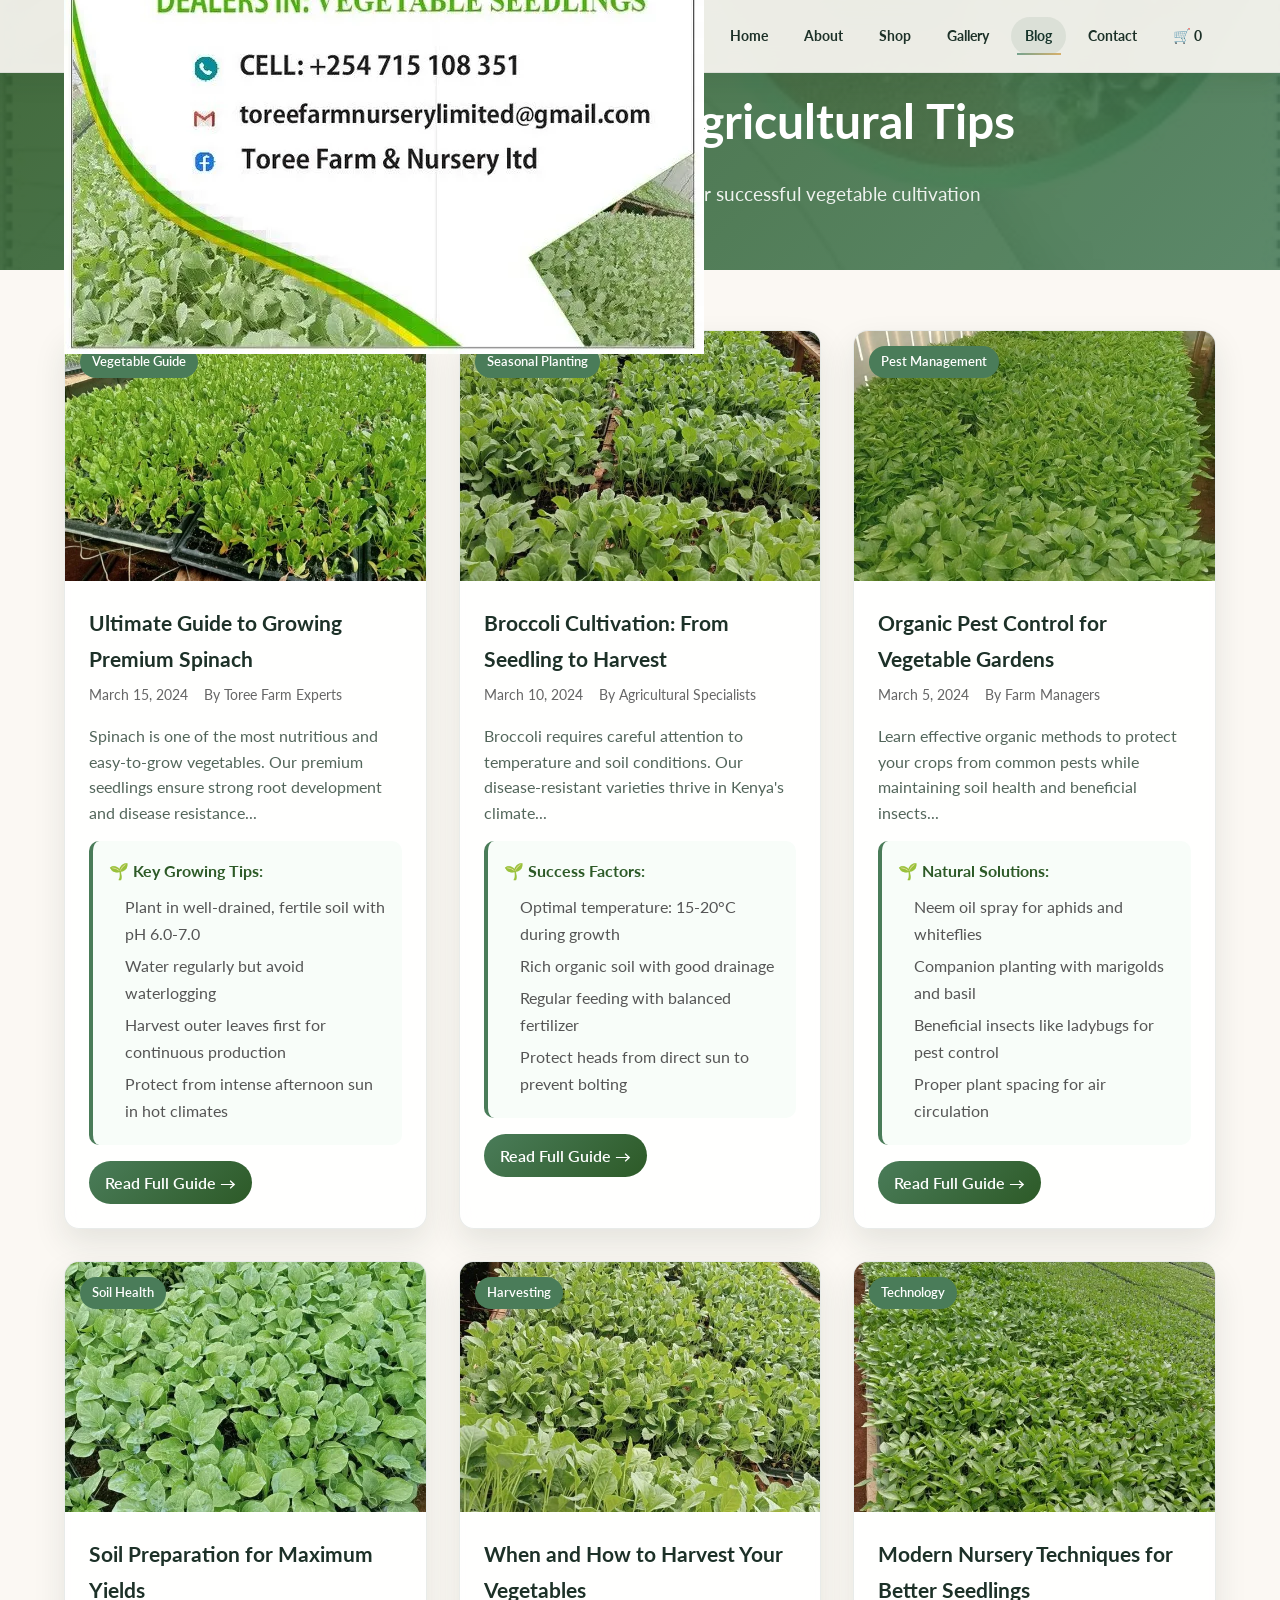
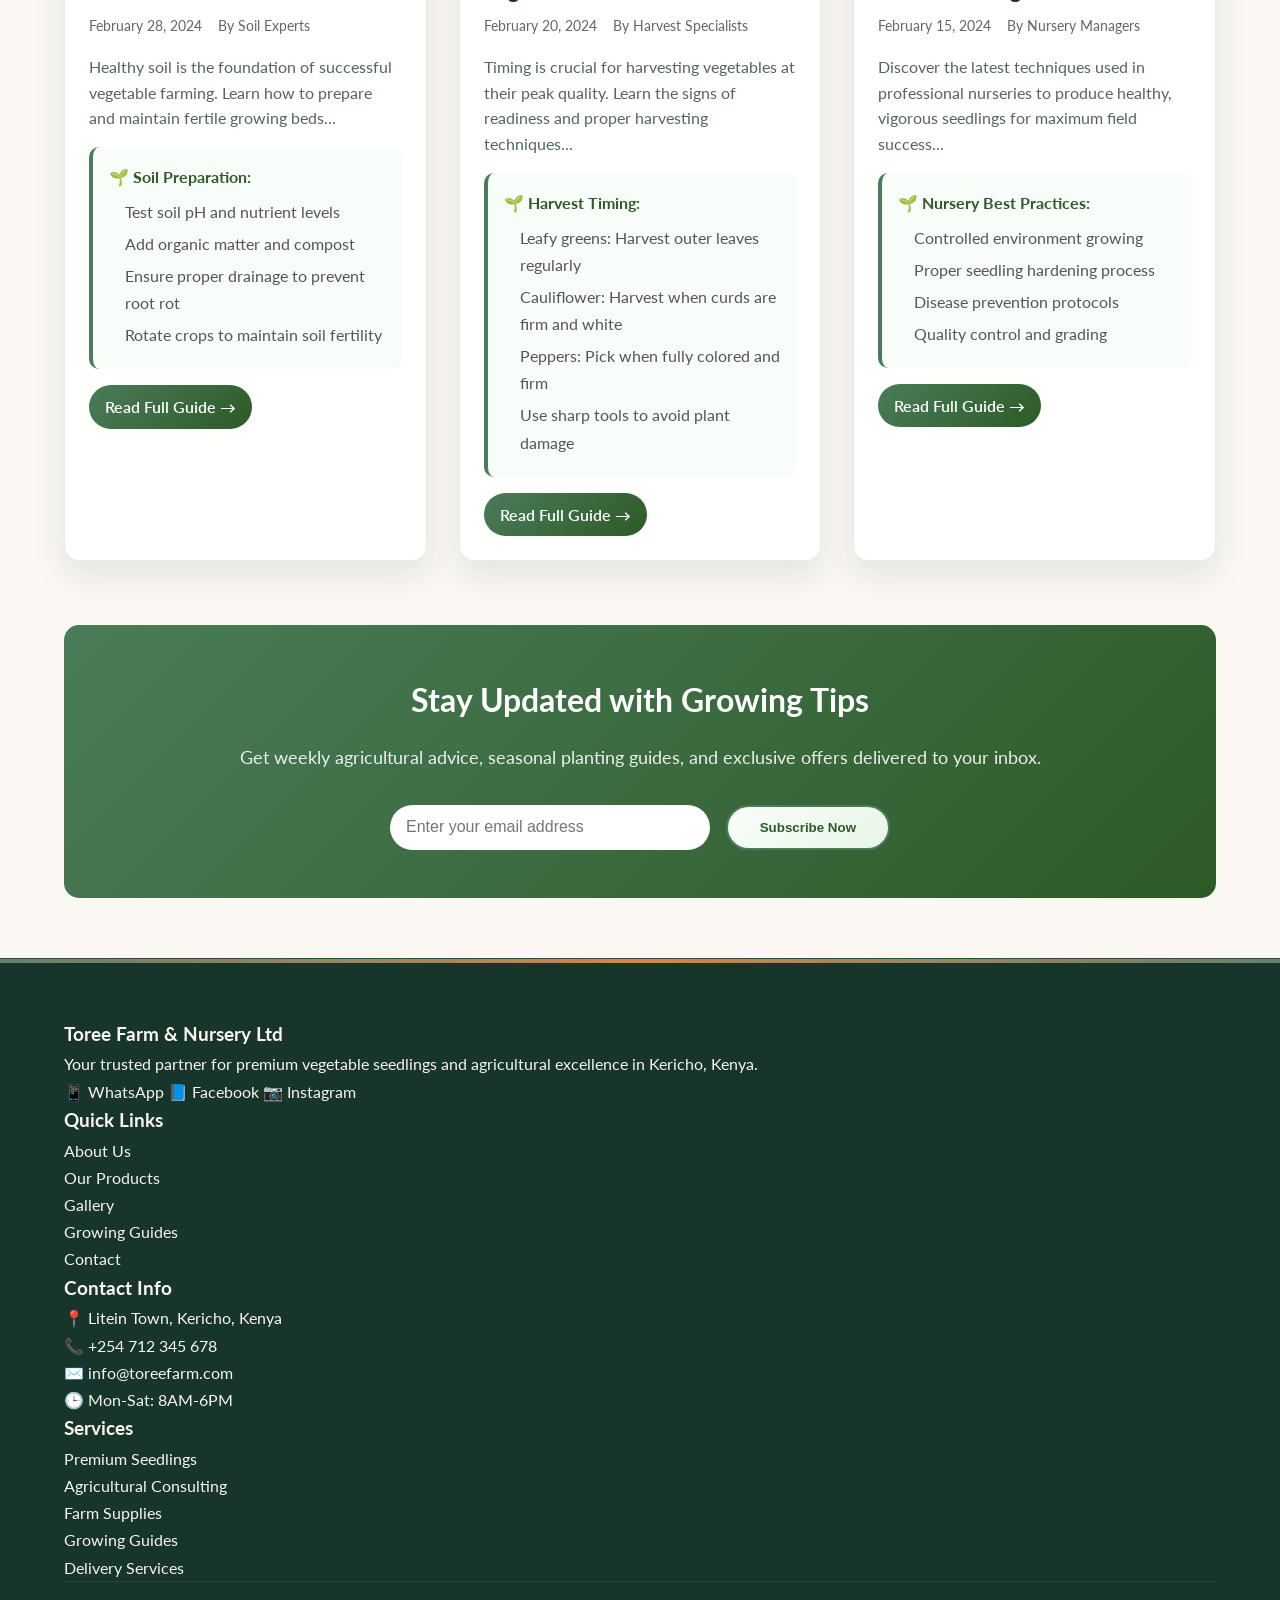
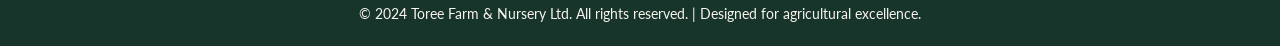
==== commit 6fdb6d1e: "Fix site paths, stabilize shared scripts, and refresh UI contrast" ====
--- a/blog.html
+++ b/blog.html
@@ -10,7 +10,7 @@
   <meta name="apple-mobile-web-app-status-bar-style" content="default">
   <meta name="apple-mobile-web-app-title" content="Toree Farm">
   <link rel="manifest" href="manifest.json">
-  <link rel="apple-touch-icon" href="images/icons/icon-192x192.png">
+  <link rel="apple-touch-icon" href="images/raw/logo-icon.png">
   <link rel="stylesheet" href="css/style.css">
   <link rel="icon" href="images/optimized/logo-icon-640.webp" type="image/webp">
 </head>
@@ -33,12 +33,12 @@
       </div>
       <div class="nav-links">
         <a href="index.html">Home</a>
-        <a href="about.html">About</a>
-        <a href="shop.html">Shop</a>
-        <a href="gallery.html">Gallery</a>
+        <a href="pages/about.html">About</a>
+        <a href="pages/shop.html">Shop</a>
+        <a href="pages/gallery.html">Gallery</a>
         <a href="blog.html" class="active">Blog</a>
-        <a href="contact.html">Contact</a>
-        <a href="cart.html" class="cart-link">
+        <a href="pages/contact.html">Contact</a>
+        <a href="pages/cart.html" class="cart-link">
           <span class="cart-icon">🛒</span>
           <span class="cart-count">0</span>
         </a>
@@ -250,11 +250,11 @@
         <div class="footer-section">
           <h3>Quick Links</h3>
           <ul>
-            <li><a href="about.html">About Us</a></li>
-            <li><a href="shop.html">Our Products</a></li>
-            <li><a href="gallery.html">Gallery</a></li>
+            <li><a href="pages/about.html">About Us</a></li>
+            <li><a href="pages/shop.html">Our Products</a></li>
+            <li><a href="pages/gallery.html">Gallery</a></li>
             <li><a href="blog.html">Growing Guides</a></li>
-            <li><a href="contact.html">Contact</a></li>
+            <li><a href="pages/contact.html">Contact</a></li>
           </ul>
         </div>
         <div class="footer-section">
@@ -283,4 +283,4 @@
 
   <script src="js/main.js"></script>
 </body>
-</html>+</html>
--- a/css/style.css
+++ b/css/style.css
@@ -1074,3 +1074,372 @@
     align-self: flex-end;
   }
 }
+
+/* ========================================
+   2026 UI Refresh Overrides
+   Calmer backgrounds, stronger contrast, cleaner cards
+   ======================================== */
+
+:root {
+  --c-dark: #17352b;
+  --c-mid: #315847;
+  --c-light: #64806f;
+  --c-soft: #eef4ef;
+  --green-dark: #17352b;
+  --green-mid: #2f5d4d;
+  --green-light: #76a38e;
+  --green-pale: #e9f1eb;
+  --earth-brown: #8f6a47;
+  --earth-tan: #dfcfbd;
+  --earth-cream: #f5efe6;
+  --c-warm: #c98a4b;
+  --c-warm-soft: #f4dec3;
+  --gold: #d7b06a;
+  --gold-light: #ead2a1;
+  --bg-gradient: linear-gradient(180deg, #f7f2ea 0%, #f2f5ef 100%);
+  --bg-gradient-warm: linear-gradient(135deg, #f6efe5 0%, #edf4ee 100%);
+  --bg-gradient-earth: linear-gradient(135deg, #f5efe6 0%, #e8ddd0 100%);
+  --text-dark: #1d3128;
+  --text-mid: #53665b;
+  --text-light: #73857a;
+  --white: #ffffff;
+  --off-white: #fbf8f3;
+  --dark-bg: #1f3f33;
+  --darker-bg: #163228;
+  --shadow: 0 14px 32px rgba(31, 46, 39, 0.10);
+  --shadow-glass: 0 18px 44px rgba(31, 46, 39, 0.14);
+}
+
+body {
+  color: var(--text-dark);
+  background: var(--bg-gradient);
+}
+
+.agricultural-elements {
+  display: none;
+}
+
+.accent-blob {
+  opacity: 0.10;
+  filter: blur(18px);
+}
+
+.navbar {
+  background: rgba(251, 248, 243, 0.92);
+  border-bottom: 1px solid rgba(32, 63, 51, 0.08);
+  box-shadow: 0 10px 24px rgba(29, 49, 40, 0.08);
+}
+
+.nav-logo-text .name,
+.nav-links a,
+.hamburger span {
+  color: var(--text-dark);
+}
+
+.nav-links a:hover,
+.nav-links a.active {
+  color: var(--green-dark);
+  background: rgba(49, 88, 71, 0.09);
+}
+
+.nav-cart-btn {
+  color: #fff !important;
+  background: linear-gradient(135deg, #234636, #3d6756);
+  border-color: rgba(35, 70, 54, 0.18);
+  box-shadow: 0 10px 18px rgba(35, 70, 54, 0.16);
+}
+
+.hero,
+.page-hero,
+.gallery-section,
+.buy-cta,
+.why-us,
+.cta-banner,
+.mission-vision,
+.pickup {
+  position: relative;
+}
+
+.hero {
+  background: linear-gradient(180deg, rgba(24, 49, 39, 0.72), rgba(24, 49, 39, 0.58));
+}
+
+.hero-bg {
+  filter: brightness(0.42) saturate(0.9);
+}
+
+.hero-overlay {
+  background: linear-gradient(135deg, rgba(19, 37, 29, 0.78), rgba(47, 93, 77, 0.56), rgba(245, 239, 230, 0.10));
+}
+
+.page-hero {
+  background: linear-gradient(135deg, #234636, #315847);
+}
+
+.page-hero::before {
+  opacity: 0.14;
+}
+
+.featured,
+.products-section,
+.filter-section,
+.contact-section,
+.gallery-section,
+.about-snap,
+.mission-vision,
+.buy-cta,
+.cta-banner,
+.pickup,
+.testimonials,
+.social-proof-section,
+.dashboard-content,
+.blog-content {
+  background-image: none !important;
+}
+
+.featured,
+.products-section,
+.filter-section,
+.contact-section,
+.about-snap,
+.dashboard-content,
+.blog-content {
+  background: var(--off-white) !important;
+}
+
+.social-proof-section,
+.pickup,
+.mission-vision {
+  background: #f2f6f1 !important;
+}
+
+.why-us,
+.gallery-section,
+.buy-cta,
+.cta-banner {
+  background: linear-gradient(135deg, #203d32, #2d5445) !important;
+}
+
+.section-title,
+.about-snap-text .section-title,
+.product-body h3,
+.shop-header,
+.filter-sidebar h3,
+.filter-group h4,
+.contact-info-card h4,
+.contact-form-panel h3,
+.footer-col h4,
+.blog-text h2,
+.dashboard-card h3,
+.dashboard-card h4 {
+  color: var(--text-dark);
+}
+
+.hero h1,
+.hero p,
+.hero-badge,
+.page-hero h1,
+.page-hero p,
+.why-us .section-title,
+.why-us .section-subtitle,
+.why-card h4,
+.why-card p,
+.mv-card h3,
+.mv-card p,
+.cta-banner h2,
+.cta-banner p,
+.buy-cta h2,
+.buy-cta p,
+.gallery-section .section-title,
+.gallery-section .section-subtitle,
+.gallery-filter-btn,
+.stat-item .stat-number,
+.stat-item .stat-label,
+.footer-brand p,
+footer,
+footer p,
+footer a {
+  color: #f8f5ee;
+}
+
+.section-subtitle,
+.product-body p,
+.about-snap-text p,
+.contact-info-card p,
+.dashboard-card p,
+.blog-text p,
+.tip-content p,
+.support-link p {
+  color: var(--text-mid);
+}
+
+.pedestal-stat,
+.mv-card,
+.why-card,
+.stat-item,
+.filter-sidebar,
+.weather-widget,
+.contact-info-card,
+.contact-form-panel,
+.cart-items-panel,
+.cart-summary-panel,
+.dashboard-card,
+.blog-post,
+.proof-item,
+.pickup-card {
+  background: rgba(255, 255, 255, 0.88) !important;
+  border: 1px solid rgba(31, 63, 51, 0.10) !important;
+  box-shadow: var(--shadow) !important;
+  backdrop-filter: blur(10px);
+}
+
+.mv-card h3,
+.why-card h4,
+.pickup-card h3,
+.pickup-card p,
+.pickup-card .pickup-price,
+.stat-item .stat-number,
+.stat-item .stat-label {
+  color: var(--text-dark) !important;
+}
+
+.proof-item,
+.feature,
+.weather-widget h4,
+.weather-main .temp,
+.weather-main .condition,
+.planting-advice p,
+.gallery-filter-btn.active {
+  color: var(--text-dark);
+}
+
+.proof-number,
+.hero-stat .num,
+.pedestal-stat .stat-num,
+.achievement-number,
+.metric-value {
+  color: var(--green-dark) !important;
+}
+
+.product-card,
+.wishlist-item,
+.order-item,
+.tip-item,
+.metric,
+.support-link {
+  background: #fffdf9;
+  border: 1px solid rgba(31, 63, 51, 0.08);
+  box-shadow: 0 10px 28px rgba(29, 49, 40, 0.08);
+}
+
+.product-card::after,
+.hero::before,
+.mv-card::before,
+.why-card::before,
+.pickup-card::after {
+  display: none;
+}
+
+.product-card:hover,
+.why-card:hover,
+.mv-card:hover,
+.pickup-card:hover,
+.blog-post:hover,
+.dashboard-card:hover {
+  transform: translateY(-6px);
+  box-shadow: 0 18px 36px rgba(29, 49, 40, 0.12) !important;
+}
+
+.product-img {
+  background: #edf3ee;
+}
+
+.product-body,
+.modal-body,
+.cart-item-name,
+.cart-item-price,
+.summary-row,
+.summary-total,
+.wishlist-item h4,
+.wishlist-item p {
+  color: var(--text-dark);
+}
+
+.qty-btn {
+  color: var(--green-dark);
+  background: #f4f7f3;
+  border-color: rgba(47, 93, 77, 0.25);
+}
+
+.qty-btn:hover {
+  background: var(--green-mid);
+  color: #fff;
+}
+
+.qty-input,
+.sort-select,
+.search-bar input,
+#calc-area,
+#calc-crop,
+#calc-density,
+.modal-qty .qty-input {
+  background: #fff;
+  color: var(--text-dark);
+  border-color: rgba(47, 93, 77, 0.20);
+}
+
+.sort-select {
+  color: var(--text-dark);
+  background: #fff;
+}
+
+.product-count,
+.shop-header p,
+.breadcrumb a,
+.breadcrumb span {
+  color: var(--text-dark);
+}
+
+.gallery-filter-btn {
+  background: rgba(255, 255, 255, 0.10);
+  border-color: rgba(255, 255, 255, 0.18);
+}
+
+.gallery-filter-btn:hover {
+  background: rgba(255, 255, 255, 0.18);
+}
+
+.contact-icon,
+.mv-icon,
+.why-icon,
+.feature .icon,
+.tip-icon,
+.support-icon {
+  filter: saturate(0.8);
+}
+
+footer {
+  background: #17352b;
+  color: #f8f5ee;
+}
+
+.footer-bottom {
+  border-top: 1px solid rgba(255, 255, 255, 0.08);
+}
+
+@media (max-width: 768px) {
+  .navbar {
+    background: rgba(251, 248, 243, 0.96);
+  }
+
+  .nav-links {
+    background: rgba(251, 248, 243, 0.98);
+    border: 1px solid rgba(31, 63, 51, 0.08);
+    box-shadow: 0 12px 30px rgba(29, 49, 40, 0.10);
+  }
+
+  .hero,
+  .page-hero {
+    padding-top: 110px;
+  }
+}
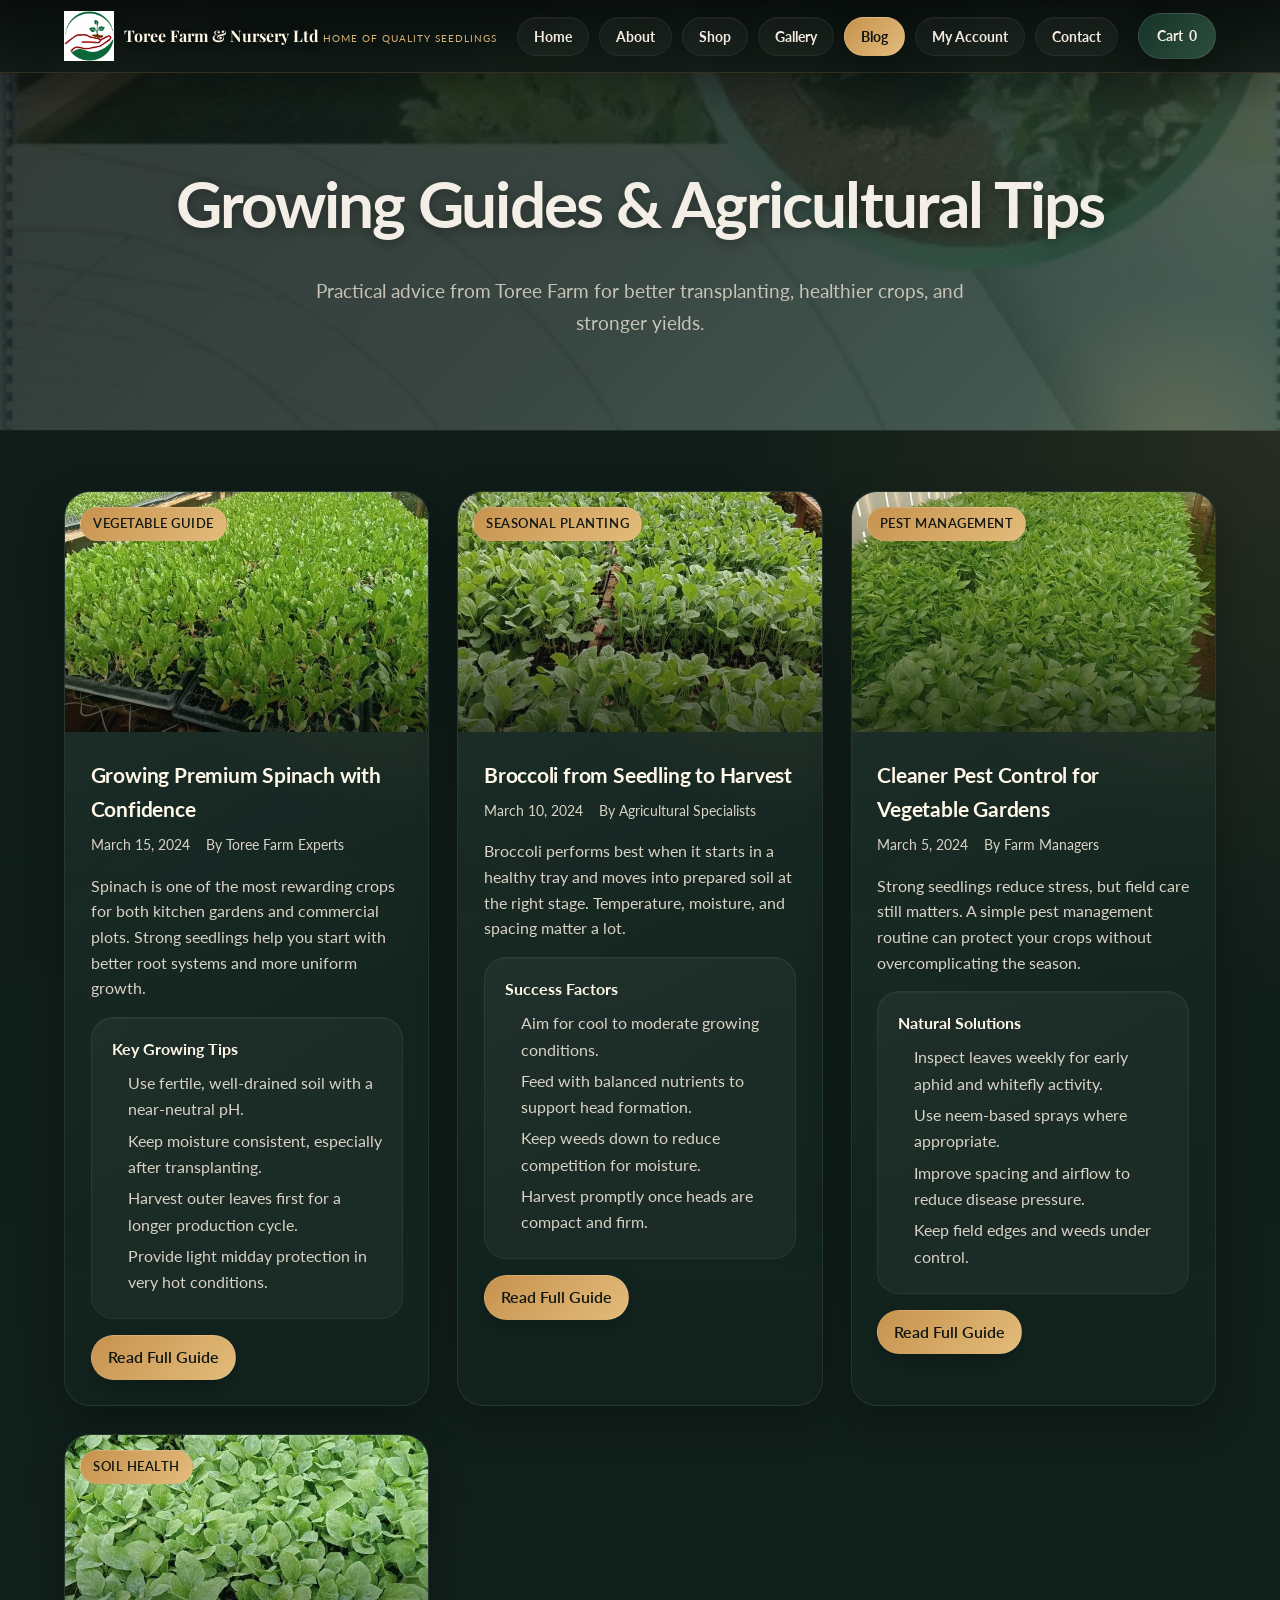
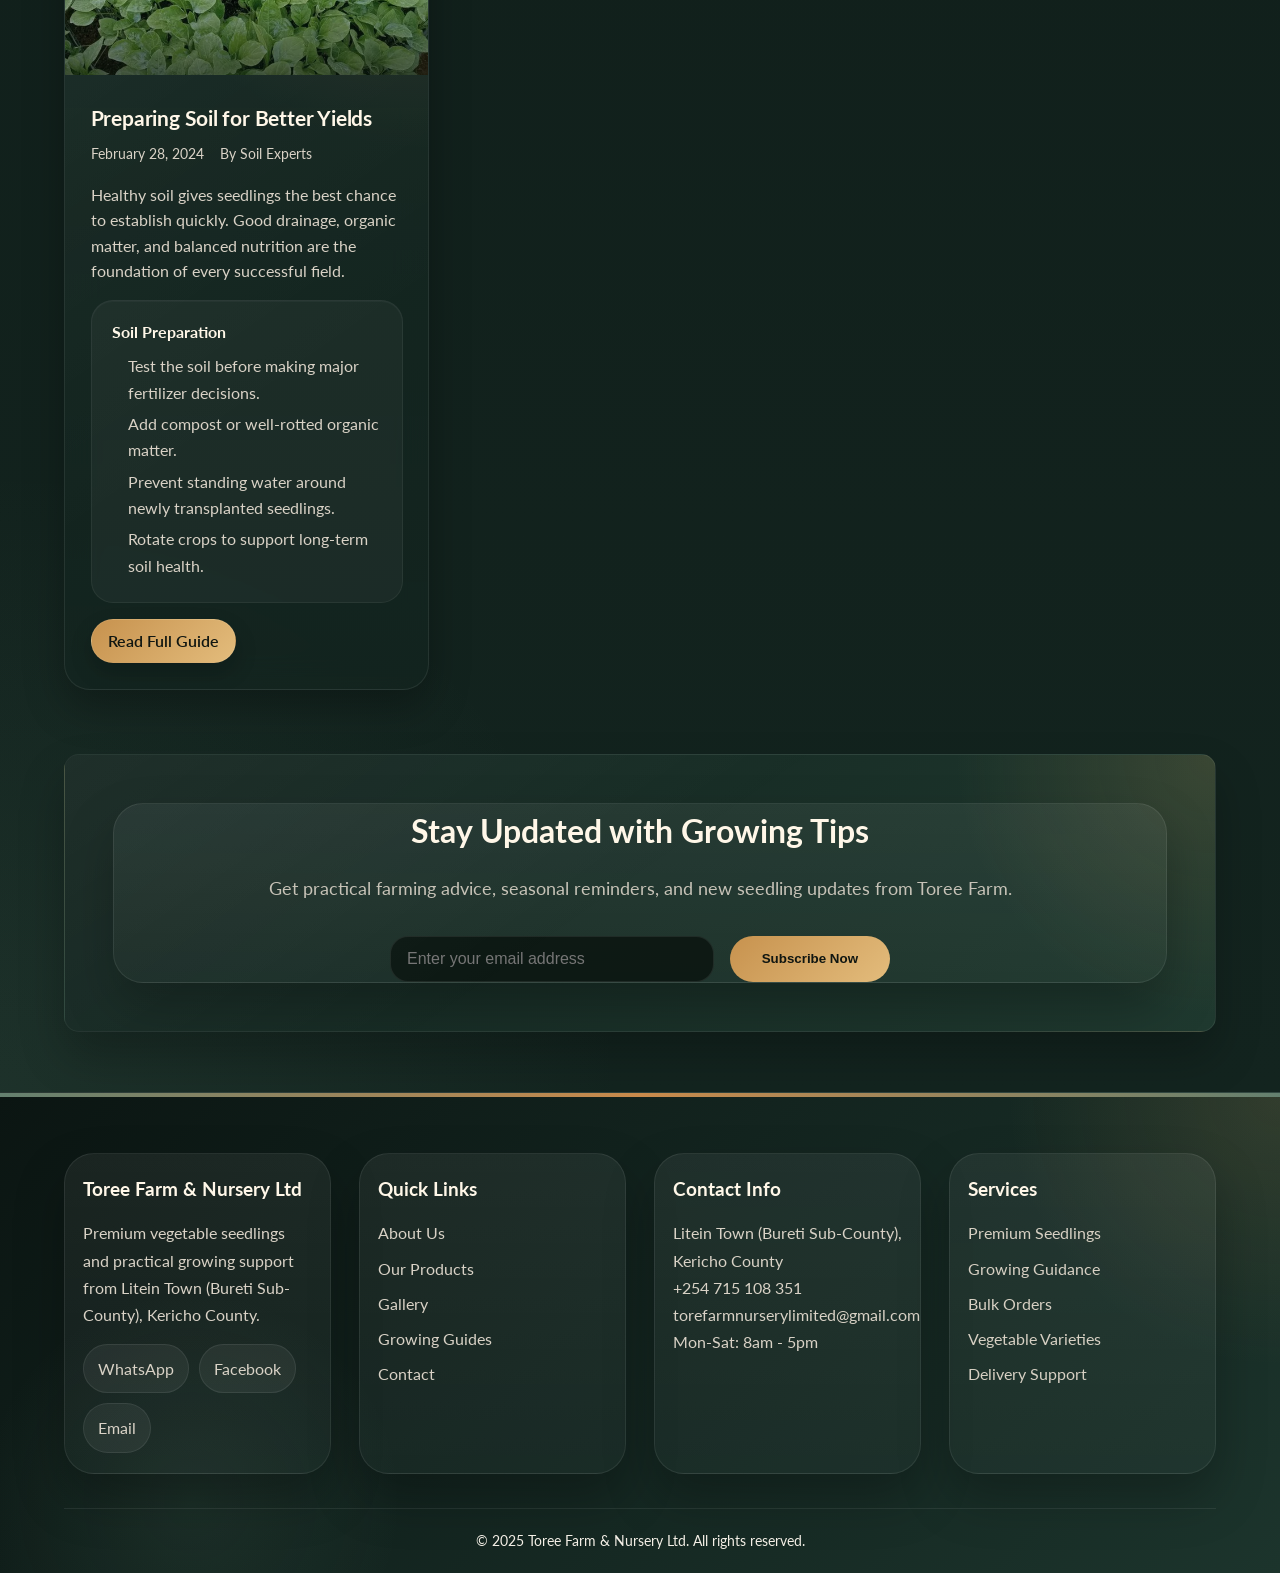
==== commit fd999b3e: "Stabilize blog, dashboard, and dev server behavior" ====
--- a/blog.html
+++ b/blog.html
@@ -1,230 +1,167 @@
-<!DOCTYPE html>
+﻿<!DOCTYPE html>
 <html lang="en">
 <head>
   <meta charset="UTF-8">
   <meta name="viewport" content="width=device-width, initial-scale=1.0">
   <title>Growing Guides & Tips - Toree Farm & Nursery Ltd</title>
-  <meta name="description" content="Expert growing guides, planting tips, and agricultural advice from Toree Farm & Nursery Ltd. Learn best practices for vegetable cultivation.">
+  <meta name="description" content="Expert growing guides, planting tips, and practical farming advice from Toree Farm & Nursery Ltd.">
   <meta name="theme-color" content="#4a7c59">
-  <meta name="apple-mobile-web-app-capable" content="yes">
-  <meta name="apple-mobile-web-app-status-bar-style" content="default">
-  <meta name="apple-mobile-web-app-title" content="Toree Farm">
   <link rel="manifest" href="manifest.json">
   <link rel="apple-touch-icon" href="images/raw/logo-icon.png">
   <link rel="stylesheet" href="css/style.css">
   <link rel="icon" href="images/optimized/logo-icon-640.webp" type="image/webp">
 </head>
 <body class="blog-page">
-  <!-- Agricultural floating elements -->
-  <div class="agricultural-elements">
-    <div class="leaf">🍃</div>
-    <div class="leaf">🌿</div>
-    <div class="leaf">🌱</div>
-    <div class="leaf">🌾</div>
+  <div class="agricultural-elements" aria-hidden="true">
+    <div class="leaf">*</div>
+    <div class="leaf">*</div>
+    <div class="leaf">*</div>
+    <div class="leaf">*</div>
   </div>
 
-  <!-- NAVBAR -->
   <nav class="navbar">
     <div class="container nav-inner">
-      <div class="logo">
-        <a href="index.html">
-          <img src="images/optimized/logo-640.webp" alt="Toree Farm Logo" class="logo-img">
-        </a>
-      </div>
-      <div class="nav-links">
-        <a href="index.html">Home</a>
-        <a href="pages/about.html">About</a>
-        <a href="pages/shop.html">Shop</a>
-        <a href="pages/gallery.html">Gallery</a>
-        <a href="blog.html" class="active">Blog</a>
-        <a href="pages/contact.html">Contact</a>
-        <a href="pages/cart.html" class="cart-link">
-          <span class="cart-icon">🛒</span>
-          <span class="cart-count">0</span>
-        </a>
-      </div>
-      <div class="hamburger">
-        <span></span>
-        <span></span>
-        <span></span>
+      <a href="index.html" class="nav-logo">
+        <picture>
+          <source srcset="images/optimized/logo-icon-640.webp" type="image/webp">
+          <img src="images/optimized/logo-icon-640.jpg" alt="Toree Farm Logo" style="width:50px;height:50px;object-fit:contain">
+        </picture>
+        <div class="nav-logo-text">
+          <span class="name">Toree Farm & Nursery Ltd</span>
+          <span class="tagline">Home of Quality Seedlings</span>
+        </div>
+      </a>
+      <ul class="nav-links">
+        <li><a href="index.html">Home</a></li>
+        <li><a href="pages/about.html">About</a></li>
+        <li><a href="pages/shop.html">Shop</a></li>
+        <li><a href="pages/gallery.html">Gallery</a></li>
+        <li><a href="blog.html" class="active">Blog</a></li>
+        <li><a href="dashboard.html">My Account</a></li>
+        <li><a href="pages/contact.html">Contact</a></li>
+      </ul>
+      <div style="display:flex; gap:10px; align-items:center">
+        <a href="pages/cart.html" class="nav-cart-btn">Cart <span class="cart-count">0</span></a>
+        <button class="hamburger" aria-label="Menu"><span></span><span></span><span></span></button>
       </div>
     </div>
   </nav>
 
-  <!-- BLOG HERO -->
-  <section class="blog-hero">
+  <section class="blog-hero page-hero">
     <div class="container">
       <h1>Growing Guides & Agricultural Tips</h1>
-      <p>Expert advice from Toree Farm & Nursery Ltd for successful vegetable cultivation</p>
+      <p>Practical advice from Toree Farm for better transplanting, healthier crops, and stronger yields.</p>
     </div>
   </section>
 
-  <!-- BLOG CONTENT -->
   <section class="blog-content">
     <div class="container">
       <div class="blog-grid">
-        <!-- Blog Post 1 -->
         <article class="blog-post">
           <div class="blog-image">
             <img src="images/optimized/spinach-640.webp" alt="Healthy spinach plants" loading="lazy">
             <div class="blog-category">Vegetable Guide</div>
           </div>
           <div class="blog-text">
-            <h2>Ultimate Guide to Growing Premium Spinach</h2>
+            <h2>Growing Premium Spinach with Confidence</h2>
             <div class="blog-meta">
               <span class="date">March 15, 2024</span>
               <span class="author">By Toree Farm Experts</span>
             </div>
-            <p>Spinach is one of the most nutritious and easy-to-grow vegetables. Our premium seedlings ensure strong root development and disease resistance...</p>
-            <div class="blog-tips">
-              <h3>🌱 Key Growing Tips:</h3>
-              <ul>
-                <li>Plant in well-drained, fertile soil with pH 6.0-7.0</li>
-                <li>Water regularly but avoid waterlogging</li>
-                <li>Harvest outer leaves first for continuous production</li>
-                <li>Protect from intense afternoon sun in hot climates</li>
-              </ul>
-            </div>
-            <a href="#" class="read-more-btn">Read Full Guide →</a>
-          </div>
-        </article>
-
-        <!-- Blog Post 2 -->
+            <p>Spinach is one of the most rewarding crops for both kitchen gardens and commercial plots. Strong seedlings help you start with better root systems and more uniform growth.</p>
+            <div class="blog-tips">
+              <h3>Key Growing Tips</h3>
+              <ul>
+                <li>Use fertile, well-drained soil with a near-neutral pH.</li>
+                <li>Keep moisture consistent, especially after transplanting.</li>
+                <li>Harvest outer leaves first for a longer production cycle.</li>
+                <li>Provide light midday protection in very hot conditions.</li>
+              </ul>
+            </div>
+            <a href="#" class="read-more-btn">Read Full Guide</a>
+          </div>
+        </article>
+
         <article class="blog-post">
           <div class="blog-image">
             <img src="images/optimized/product-broccoli-640.webp" alt="Broccoli seedlings" loading="lazy">
             <div class="blog-category">Seasonal Planting</div>
           </div>
           <div class="blog-text">
-            <h2>Broccoli Cultivation: From Seedling to Harvest</h2>
+            <h2>Broccoli from Seedling to Harvest</h2>
             <div class="blog-meta">
               <span class="date">March 10, 2024</span>
               <span class="author">By Agricultural Specialists</span>
             </div>
-            <p>Broccoli requires careful attention to temperature and soil conditions. Our disease-resistant varieties thrive in Kenya's climate...</p>
-            <div class="blog-tips">
-              <h3>🌱 Success Factors:</h3>
-              <ul>
-                <li>Optimal temperature: 15-20°C during growth</li>
-                <li>Rich organic soil with good drainage</li>
-                <li>Regular feeding with balanced fertilizer</li>
-                <li>Protect heads from direct sun to prevent bolting</li>
-              </ul>
-            </div>
-            <a href="#" class="read-more-btn">Read Full Guide →</a>
-          </div>
-        </article>
-
-        <!-- Blog Post 3 -->
+            <p>Broccoli performs best when it starts in a healthy tray and moves into prepared soil at the right stage. Temperature, moisture, and spacing matter a lot.</p>
+            <div class="blog-tips">
+              <h3>Success Factors</h3>
+              <ul>
+                <li>Aim for cool to moderate growing conditions.</li>
+                <li>Feed with balanced nutrients to support head formation.</li>
+                <li>Keep weeds down to reduce competition for moisture.</li>
+                <li>Harvest promptly once heads are compact and firm.</li>
+              </ul>
+            </div>
+            <a href="#" class="read-more-btn">Read Full Guide</a>
+          </div>
+        </article>
+
         <article class="blog-post">
           <div class="blog-image">
             <img src="images/optimized/capsicum hoho-640.webp" alt="Capsicum plants" loading="lazy">
             <div class="blog-category">Pest Management</div>
           </div>
           <div class="blog-text">
-            <h2>Organic Pest Control for Vegetable Gardens</h2>
+            <h2>Cleaner Pest Control for Vegetable Gardens</h2>
             <div class="blog-meta">
               <span class="date">March 5, 2024</span>
               <span class="author">By Farm Managers</span>
             </div>
-            <p>Learn effective organic methods to protect your crops from common pests while maintaining soil health and beneficial insects...</p>
-            <div class="blog-tips">
-              <h3>🌱 Natural Solutions:</h3>
-              <ul>
-                <li>Neem oil spray for aphids and whiteflies</li>
-                <li>Companion planting with marigolds and basil</li>
-                <li>Beneficial insects like ladybugs for pest control</li>
-                <li>Proper plant spacing for air circulation</li>
-              </ul>
-            </div>
-            <a href="#" class="read-more-btn">Read Full Guide →</a>
-          </div>
-        </article>
-
-        <!-- Blog Post 4 -->
+            <p>Strong seedlings reduce stress, but field care still matters. A simple pest management routine can protect your crops without overcomplicating the season.</p>
+            <div class="blog-tips">
+              <h3>Natural Solutions</h3>
+              <ul>
+                <li>Inspect leaves weekly for early aphid and whitefly activity.</li>
+                <li>Use neem-based sprays where appropriate.</li>
+                <li>Improve spacing and airflow to reduce disease pressure.</li>
+                <li>Keep field edges and weeds under control.</li>
+              </ul>
+            </div>
+            <a href="#" class="read-more-btn">Read Full Guide</a>
+          </div>
+        </article>
+
         <article class="blog-post">
           <div class="blog-image">
             <img src="images/optimized/eggplant-640.webp" alt="Eggplant plants" loading="lazy">
             <div class="blog-category">Soil Health</div>
           </div>
           <div class="blog-text">
-            <h2>Soil Preparation for Maximum Yields</h2>
+            <h2>Preparing Soil for Better Yields</h2>
             <div class="blog-meta">
               <span class="date">February 28, 2024</span>
               <span class="author">By Soil Experts</span>
             </div>
-            <p>Healthy soil is the foundation of successful vegetable farming. Learn how to prepare and maintain fertile growing beds...</p>
-            <div class="blog-tips">
-              <h3>🌱 Soil Preparation:</h3>
-              <ul>
-                <li>Test soil pH and nutrient levels</li>
-                <li>Add organic matter and compost</li>
-                <li>Ensure proper drainage to prevent root rot</li>
-                <li>Rotate crops to maintain soil fertility</li>
-              </ul>
-            </div>
-            <a href="#" class="read-more-btn">Read Full Guide →</a>
-          </div>
-        </article>
-
-        <!-- Blog Post 5 -->
-        <article class="blog-post">
-          <div class="blog-image">
-            <img src="images/optimized/product-cauliflower-640.webp" alt="Cauliflower crop" loading="lazy">
-            <div class="blog-category">Harvesting</div>
-          </div>
-          <div class="blog-text">
-            <h2>When and How to Harvest Your Vegetables</h2>
-            <div class="blog-meta">
-              <span class="date">February 20, 2024</span>
-              <span class="author">By Harvest Specialists</span>
-            </div>
-            <p>Timing is crucial for harvesting vegetables at their peak quality. Learn the signs of readiness and proper harvesting techniques...</p>
-            <div class="blog-tips">
-              <h3>🌱 Harvest Timing:</h3>
-              <ul>
-                <li>Leafy greens: Harvest outer leaves regularly</li>
-                <li>Cauliflower: Harvest when curds are firm and white</li>
-                <li>Peppers: Pick when fully colored and firm</li>
-                <li>Use sharp tools to avoid plant damage</li>
-              </ul>
-            </div>
-            <a href="#" class="read-more-btn">Read Full Guide →</a>
-          </div>
-        </article>
-
-        <!-- Blog Post 6 -->
-        <article class="blog-post">
-          <div class="blog-image">
-            <img src="images/optimized/nursery-1-640.webp" alt="Modern nursery" loading="lazy">
-            <div class="blog-category">Technology</div>
-          </div>
-          <div class="blog-text">
-            <h2>Modern Nursery Techniques for Better Seedlings</h2>
-            <div class="blog-meta">
-              <span class="date">February 15, 2024</span>
-              <span class="author">By Nursery Managers</span>
-            </div>
-            <p>Discover the latest techniques used in professional nurseries to produce healthy, vigorous seedlings for maximum field success...</p>
-            <div class="blog-tips">
-              <h3>🌱 Nursery Best Practices:</h3>
-              <ul>
-                <li>Controlled environment growing</li>
-                <li>Proper seedling hardening process</li>
-                <li>Disease prevention protocols</li>
-                <li>Quality control and grading</li>
-              </ul>
-            </div>
-            <a href="#" class="read-more-btn">Read Full Guide →</a>
-          </div>
-        </article>
-      </div>
-
-      <!-- Newsletter Signup -->
+            <p>Healthy soil gives seedlings the best chance to establish quickly. Good drainage, organic matter, and balanced nutrition are the foundation of every successful field.</p>
+            <div class="blog-tips">
+              <h3>Soil Preparation</h3>
+              <ul>
+                <li>Test the soil before making major fertilizer decisions.</li>
+                <li>Add compost or well-rotted organic matter.</li>
+                <li>Prevent standing water around newly transplanted seedlings.</li>
+                <li>Rotate crops to support long-term soil health.</li>
+              </ul>
+            </div>
+            <a href="#" class="read-more-btn">Read Full Guide</a>
+          </div>
+        </article>
+      </div>
+
       <div class="newsletter-section">
         <div class="newsletter-content">
           <h2>Stay Updated with Growing Tips</h2>
-          <p>Get weekly agricultural advice, seasonal planting guides, and exclusive offers delivered to your inbox.</p>
+          <p>Get practical farming advice, seasonal reminders, and new seedling updates from Toree Farm.</p>
           <form class="newsletter-form">
             <input type="email" placeholder="Enter your email address" required>
             <button type="submit" class="btn-primary">Subscribe Now</button>
@@ -234,17 +171,16 @@
     </div>
   </section>
 
-  <!-- FOOTER -->
   <footer class="footer">
     <div class="container">
       <div class="footer-content">
         <div class="footer-section">
           <h3>Toree Farm & Nursery Ltd</h3>
-          <p>Your trusted partner for premium vegetable seedlings and agricultural excellence in Kericho, Kenya.</p>
+          <p>Premium vegetable seedlings and practical growing support from Litein Town (Bureti Sub-County), Kericho County.</p>
           <div class="social-links">
-            <a href="#" aria-label="WhatsApp">📱 WhatsApp</a>
-            <a href="#" aria-label="Facebook">📘 Facebook</a>
-            <a href="#" aria-label="Instagram">📷 Instagram</a>
+            <a href="https://wa.me/254715108351" aria-label="WhatsApp">WhatsApp</a>
+            <a href="https://facebook.com" aria-label="Facebook">Facebook</a>
+            <a href="mailto:torefarmnurserylimited@gmail.com" aria-label="Email">Email</a>
           </div>
         </div>
         <div class="footer-section">
@@ -259,24 +195,24 @@
         </div>
         <div class="footer-section">
           <h3>Contact Info</h3>
-          <p>📍 Litein Town, Kericho, Kenya</p>
-          <p>📞 +254 712 345 678</p>
-          <p>✉️ info@toreefarm.com</p>
-          <p>🕒 Mon-Sat: 8AM-6PM</p>
+          <p>Litein Town (Bureti Sub-County), Kericho County</p>
+          <p>+254 715 108 351</p>
+          <p>torefarmnurserylimited@gmail.com</p>
+          <p>Mon-Sat: 8am - 5pm</p>
         </div>
         <div class="footer-section">
           <h3>Services</h3>
           <ul>
             <li>Premium Seedlings</li>
-            <li>Agricultural Consulting</li>
-            <li>Farm Supplies</li>
-            <li>Growing Guides</li>
-            <li>Delivery Services</li>
+            <li>Growing Guidance</li>
+            <li>Bulk Orders</li>
+            <li>Vegetable Varieties</li>
+            <li>Delivery Support</li>
           </ul>
         </div>
       </div>
       <div class="footer-bottom">
-        <p>&copy; 2024 Toree Farm & Nursery Ltd. All rights reserved. | Designed for agricultural excellence.</p>
+        <p>&copy; 2025 Toree Farm & Nursery Ltd. All rights reserved.</p>
       </div>
     </div>
   </footer>
--- a/css/style.css
+++ b/css/style.css
@@ -1443,3 +1443,2849 @@
     padding-top: 110px;
   }
 }
+
+/* ========================================
+   Responsive and Glass Polish Layer
+   ======================================== */
+
+.pedestal-stat,
+.mv-card,
+.why-card,
+.stat-item,
+.filter-sidebar,
+.weather-widget,
+.contact-info-card,
+.contact-form-panel,
+.cart-items-panel,
+.cart-summary-panel,
+.dashboard-card,
+.blog-post,
+.proof-item,
+.pickup-card,
+.product-card,
+.wishlist-item,
+.order-item,
+.tip-item,
+.metric,
+.support-link {
+  position: relative;
+  isolation: isolate;
+}
+
+.pedestal-stat::before,
+.mv-card::before,
+.why-card::before,
+.stat-item::before,
+.filter-sidebar::before,
+.weather-widget::before,
+.contact-info-card::before,
+.contact-form-panel::before,
+.cart-items-panel::before,
+.cart-summary-panel::before,
+.dashboard-card::before,
+.blog-post::before,
+.proof-item::before,
+.pickup-card::before,
+.product-card::before,
+.wishlist-item::before,
+.order-item::before,
+.tip-item::before,
+.metric::before,
+.support-link::before {
+  content: '';
+  position: absolute;
+  inset: 0;
+  border-radius: inherit;
+  background:
+    linear-gradient(145deg, rgba(255,255,255,0.55), rgba(255,255,255,0.18) 42%, rgba(255,255,255,0) 70%),
+    radial-gradient(circle at top right, rgba(215,176,106,0.18), transparent 34%);
+  opacity: 0.9;
+  pointer-events: none;
+  z-index: -1;
+}
+
+.pedestal-stat:hover,
+.mv-card:hover,
+.why-card:hover,
+.stat-item:hover,
+.contact-info-card:hover,
+.dashboard-card:hover,
+.blog-post:hover,
+.proof-item:hover,
+.pickup-card:hover,
+.product-card:hover,
+.support-link:hover {
+  transform: translateY(-6px);
+  box-shadow: 0 22px 40px rgba(26, 44, 35, 0.12) !important;
+}
+
+.hero-content,
+.pickup-card,
+.cta-content,
+.blog-post,
+.dashboard-card,
+.contact-form-panel,
+.contact-info-card {
+  border-radius: 24px;
+}
+
+.hero-content {
+  padding: 32px;
+  background: linear-gradient(145deg, rgba(255,255,255,0.12), rgba(255,255,255,0.04));
+  border: 1px solid rgba(255,255,255,0.16);
+  backdrop-filter: blur(10px);
+  box-shadow: 0 28px 60px rgba(8, 23, 18, 0.18);
+}
+
+.hero-stats {
+  gap: 18px;
+  justify-content: flex-start;
+}
+
+.hero-stat {
+  min-width: 138px;
+  padding: 14px 16px;
+  border-radius: 18px;
+  background: rgba(255,255,255,0.10);
+  border: 1px solid rgba(255,255,255,0.14);
+  backdrop-filter: blur(8px);
+}
+
+.quick-nav {
+  width: fit-content;
+  max-width: 100%;
+}
+
+.products-grid,
+.gallery-grid,
+.blog-grid,
+.dashboard-grid,
+.footer-grid,
+.social-proof-grid {
+  align-items: stretch;
+}
+
+.product-card,
+.blog-post,
+.dashboard-card,
+.cart-items-panel,
+.cart-summary-panel,
+.contact-form-panel,
+.contact-info-card {
+  overflow: hidden;
+}
+
+.product-body,
+.blog-text,
+.card-content,
+.contact-form-panel,
+.contact-info-card {
+  line-height: 1.65;
+}
+
+.product-body h3,
+.blog-text h2,
+.dashboard-card h3,
+.contact-form-panel h3,
+.filter-sidebar h3 {
+  letter-spacing: -0.01em;
+}
+
+.blog-post,
+.dashboard-card {
+  height: 100%;
+}
+
+.blog-grid {
+  gap: 28px;
+}
+
+.dashboard-grid {
+  gap: 28px;
+}
+
+.contact-grid {
+  align-items: start;
+}
+
+.contact-info-panel,
+.cta-buttons,
+.quick-actions,
+.hero-buttons {
+  gap: 14px;
+}
+
+.footer-grid {
+  gap: 28px;
+}
+
+.footer-brand,
+.footer-col {
+  min-width: 0;
+}
+
+.footer-col ul li,
+.footer-contact-item {
+  word-break: break-word;
+}
+
+.nav-links {
+  flex-wrap: wrap;
+}
+
+.nav-links a,
+.nav-cart-btn,
+.btn,
+.filter-btn,
+.gallery-filter-btn,
+.nav-btn {
+  min-height: 44px;
+}
+
+.form-group input,
+.form-group select,
+.form-group textarea,
+.search-bar input,
+.sort-select,
+.qty-input {
+  min-height: 48px;
+}
+
+.gallery-item {
+  min-height: 260px;
+}
+
+.gallery-overlay {
+  transform: translateY(0);
+  opacity: 0;
+  transition: opacity .28s ease;
+}
+
+.gallery-item:hover .gallery-overlay {
+  opacity: 1;
+}
+
+.quick-order-banner,
+.cta-banner,
+.buy-cta {
+  overflow: hidden;
+}
+
+.quick-order-banner::after,
+.cta-banner::after,
+.buy-cta::after {
+  content: '';
+  position: absolute;
+  inset: auto -10% -40% auto;
+  width: 320px;
+  height: 320px;
+  border-radius: 50%;
+  background: radial-gradient(circle, rgba(255,255,255,0.18), transparent 62%);
+  pointer-events: none;
+}
+
+@media (max-width: 1024px) {
+  .container {
+    padding: 0 20px;
+  }
+
+  .hero-content {
+    max-width: 100%;
+  }
+
+  .hero-stats {
+    justify-content: center;
+  }
+
+  .about-snap-grid,
+  .mv-grid,
+  .contact-grid,
+  .cart-layout {
+    grid-template-columns: 1fr;
+  }
+
+  .filter-layout {
+    display: block;
+  }
+
+  .filter-sidebar {
+    width: 100%;
+    max-width: none;
+  }
+}
+
+@media (max-width: 768px) {
+  .container {
+    padding: 0 16px;
+  }
+
+  .nav-inner {
+    height: 76px;
+    gap: 10px;
+  }
+
+  .nav-logo {
+    min-width: 0;
+    flex: 1 1 auto;
+  }
+
+  .nav-logo-text .name {
+    font-size: 0.92rem;
+    line-height: 1.15;
+  }
+
+  .nav-logo-text .tagline {
+    font-size: 0.56rem;
+    letter-spacing: 0.08em;
+  }
+
+  .nav-links {
+    display: none;
+    position: absolute;
+    top: calc(100% + 10px);
+    left: 16px;
+    right: 16px;
+    padding: 14px;
+    border-radius: 20px;
+    flex-direction: column;
+    align-items: stretch;
+    gap: 6px;
+    background: rgba(251, 248, 243, 0.98);
+    border: 1px solid rgba(31, 63, 51, 0.10);
+    box-shadow: 0 18px 45px rgba(29, 49, 40, 0.14);
+  }
+
+  .nav-links.open {
+    display: flex;
+  }
+
+  .nav-links a {
+    width: 100%;
+    justify-content: center;
+    text-align: center;
+    padding: 12px 16px;
+  }
+
+  .hamburger {
+    display: flex;
+    flex: 0 0 auto;
+  }
+
+  .nav-cart-btn {
+    padding: 10px 14px;
+    font-size: 0.82rem;
+    white-space: nowrap;
+  }
+
+  .hero {
+    min-height: auto;
+    padding: 110px 0 54px;
+  }
+
+  .hero-content {
+    padding: 22px 18px;
+  }
+
+  .hero h1,
+  .page-hero h1,
+  .blog-hero h1,
+  .dashboard-hero h1 {
+    font-size: clamp(2rem, 8vw, 2.8rem);
+    line-height: 1.05;
+  }
+
+  .hero p,
+  .page-hero p,
+  .blog-hero p,
+  .dashboard-hero p {
+    font-size: 1rem;
+    line-height: 1.65;
+  }
+
+  .hero-buttons,
+  .cta-buttons,
+  .quick-actions {
+    flex-direction: column;
+    align-items: stretch;
+  }
+
+  .hero-buttons .btn,
+  .cta-buttons .btn,
+  .quick-actions .btn {
+    width: 100%;
+    justify-content: center;
+  }
+
+  .quick-nav {
+    margin-top: 14px;
+    padding: 6px;
+    border-radius: 20px;
+    display: grid;
+    grid-template-columns: repeat(2, minmax(0, 1fr));
+    width: 100%;
+  }
+
+  .quick-nav a {
+    text-align: center;
+  }
+
+  .hero-stats,
+  .section-pedestal,
+  .gallery-stats,
+  .cta-features {
+    grid-template-columns: 1fr 1fr;
+    display: grid;
+    gap: 12px;
+  }
+
+  .hero-stat,
+  .pedestal-stat,
+  .stat-item,
+  .feature {
+    min-width: 0;
+    width: 100%;
+  }
+
+  .products-grid,
+  .gallery-grid,
+  .blog-grid,
+  .social-proof-grid {
+    grid-template-columns: 1fr;
+  }
+
+  .gallery-item {
+    min-height: 220px;
+  }
+
+  .gallery-nav {
+    flex-wrap: wrap;
+    gap: 12px;
+  }
+
+  .contact-form-panel,
+  .dashboard-card,
+  .blog-post,
+  .cart-summary-panel,
+  .cart-items-panel {
+    padding-left: 18px;
+    padding-right: 18px;
+  }
+
+  .form-row {
+    grid-template-columns: 1fr;
+    gap: 0;
+  }
+
+  .cart-item {
+    flex-direction: column;
+    gap: 12px;
+  }
+
+  .cart-item-total {
+    margin-left: 0;
+  }
+
+  .footer-grid {
+    grid-template-columns: 1fr;
+  }
+}
+
+@media (max-width: 560px) {
+  .hero-stats,
+  .section-pedestal,
+  .gallery-stats,
+  .cta-features,
+  .achievements-grid,
+  .stats-grid {
+    grid-template-columns: 1fr;
+  }
+
+  .page-hero,
+  .blog-hero,
+  .dashboard-hero {
+    padding: 110px 0 44px;
+  }
+
+  .product-footer {
+    flex-direction: column;
+    align-items: stretch;
+    gap: 12px;
+  }
+
+  .add-to-cart-btn,
+  .btn,
+  .filter-btn,
+  .gallery-filter-btn {
+    width: 100%;
+    justify-content: center;
+  }
+
+  .modal-actions {
+    flex-direction: column;
+  }
+
+  .modal-qty {
+    width: 100%;
+    justify-content: center;
+  }
+}
+
+/* ========================================
+   Visual Depth Refresh
+   Softer surfaces, richer buttons, less white glare
+   ======================================== */
+
+:root {
+  --surface-0: #f2ede4;
+  --surface-1: #ebe4d8;
+  --surface-2: #e2d8c8;
+  --surface-card: rgba(247, 243, 236, 0.78);
+  --surface-card-strong: rgba(242, 236, 227, 0.92);
+  --ink-strong: #182a22;
+  --ink-soft: #51645b;
+  --line-soft: rgba(24, 42, 34, 0.10);
+  --glow-amber: rgba(212, 166, 92, 0.18);
+  --glow-green: rgba(73, 118, 94, 0.16);
+}
+
+body {
+  background:
+    radial-gradient(circle at top left, rgba(215,176,106,0.16), transparent 28%),
+    radial-gradient(circle at top right, rgba(47,93,77,0.10), transparent 30%),
+    linear-gradient(180deg, #f6f0e7 0%, #eef2ec 100%);
+  color: var(--ink-strong);
+}
+
+.featured,
+.products-section,
+.filter-section,
+.contact-section,
+.about-snap,
+.dashboard-content,
+.blog-content {
+  background:
+    radial-gradient(circle at 0% 0%, rgba(215,176,106,0.09), transparent 20%),
+    radial-gradient(circle at 100% 20%, rgba(49,88,71,0.08), transparent 22%),
+    linear-gradient(180deg, var(--surface-0), #f7f4ee) !important;
+}
+
+.social-proof-section,
+.pickup,
+.mission-vision {
+  background:
+    radial-gradient(circle at 10% 15%, rgba(73,118,94,0.08), transparent 18%),
+    linear-gradient(180deg, #edf1eb, #f4efe6) !important;
+}
+
+.why-us,
+.gallery-section,
+.buy-cta,
+.cta-banner,
+.quick-order-banner,
+.blog-hero,
+.dashboard-hero,
+.page-hero {
+  background:
+    radial-gradient(circle at top right, rgba(255,255,255,0.10), transparent 26%),
+    radial-gradient(circle at bottom left, rgba(215,176,106,0.14), transparent 24%),
+    linear-gradient(135deg, #19382d 0%, #244738 52%, #315847 100%) !important;
+}
+
+.hero-overlay,
+.page-hero::before,
+.blog-hero::before {
+  opacity: 0.16;
+}
+
+.hero-content {
+  background:
+    linear-gradient(155deg, rgba(253,248,241,0.16), rgba(255,255,255,0.04)),
+    radial-gradient(circle at top right, rgba(215,176,106,0.12), transparent 40%);
+  border: 1px solid rgba(255,255,255,0.12);
+  box-shadow: 0 30px 60px rgba(12, 24, 19, 0.22);
+}
+
+.pedestal-stat,
+.mv-card,
+.why-card,
+.stat-item,
+.filter-sidebar,
+.weather-widget,
+.contact-info-card,
+.contact-form-panel,
+.cart-items-panel,
+.cart-summary-panel,
+.dashboard-card,
+.blog-post,
+.proof-item,
+.pickup-card,
+.product-card,
+.wishlist-item,
+.order-item,
+.tip-item,
+.metric,
+.support-link,
+.faq-item,
+.testimonial-card,
+.achievement-card,
+.team-card,
+.value-card,
+.process-step {
+  background:
+    linear-gradient(180deg, var(--surface-card-strong), var(--surface-card)),
+    radial-gradient(circle at top right, var(--glow-amber), transparent 30%) !important;
+  border: 1px solid var(--line-soft) !important;
+  box-shadow:
+    0 18px 34px rgba(24, 42, 34, 0.10),
+    inset 0 1px 0 rgba(255,255,255,0.45) !important;
+}
+
+.pedestal-stat::before,
+.mv-card::before,
+.why-card::before,
+.stat-item::before,
+.filter-sidebar::before,
+.weather-widget::before,
+.contact-info-card::before,
+.contact-form-panel::before,
+.cart-items-panel::before,
+.cart-summary-panel::before,
+.dashboard-card::before,
+.blog-post::before,
+.proof-item::before,
+.pickup-card::before,
+.product-card::before,
+.wishlist-item::before,
+.order-item::before,
+.tip-item::before,
+.metric::before,
+.support-link::before {
+  background:
+    linear-gradient(145deg, rgba(255,255,255,0.52), rgba(255,255,255,0.12) 40%, rgba(255,255,255,0) 72%),
+    radial-gradient(circle at 100% 0%, var(--glow-green), transparent 35%);
+}
+
+.section-title,
+.about-snap-text .section-title,
+.product-body h3,
+.filter-sidebar h3,
+.filter-group h4,
+.contact-info-card h4,
+.contact-form-panel h3,
+.blog-text h2,
+.dashboard-card h3,
+.dashboard-card h4,
+.cart-summary-panel h3,
+.cart-items-header h3 {
+  color: var(--ink-strong) !important;
+}
+
+.section-subtitle,
+.product-body p,
+.about-snap-text p,
+.contact-info-card p,
+.dashboard-card p,
+.blog-text p,
+.tip-content p,
+.support-link p,
+.proof-label,
+.weather-details span,
+.checkout-note,
+.cart-item-price {
+  color: var(--ink-soft) !important;
+}
+
+.proof-number,
+.hero-stat .num,
+.pedestal-stat .stat-num,
+.achievement-number,
+.metric-value,
+.price-tag,
+.summary-total .amount {
+  color: #244738 !important;
+}
+
+.hero-stat,
+.pedestal-stat,
+.stat-item {
+  background:
+    linear-gradient(180deg, rgba(248,242,233,0.26), rgba(255,255,255,0.08)),
+    radial-gradient(circle at top right, rgba(215,176,106,0.18), transparent 32%);
+  border-color: rgba(255,255,255,0.14);
+}
+
+.btn {
+  text-shadow: none;
+  box-shadow: 0 14px 28px rgba(24, 42, 34, 0.14);
+}
+
+.btn-primary {
+  background: linear-gradient(135deg, #234636, #3b6754 60%, #6f9883);
+}
+
+.btn-secondary {
+  background: linear-gradient(135deg, #355a49, #517c69);
+}
+
+.btn-success {
+  background: linear-gradient(135deg, #1c392d, #315847);
+}
+
+.btn-gold {
+  background: linear-gradient(135deg, #d0a866, #ecd5a7);
+  color: #22372d;
+}
+
+.btn-outline {
+  background: linear-gradient(135deg, rgba(251,243,231,0.28), rgba(255,255,255,0.10));
+  border-color: rgba(255,255,255,0.24);
+}
+
+.btn-earth {
+  background: linear-gradient(135deg, #8c6545, #c39b73);
+}
+
+.add-to-cart-btn,
+.nav-cart-btn {
+  background: linear-gradient(135deg, #203d31, #355b49 60%, #5f8270) !important;
+  border-color: rgba(35,70,54,0.18) !important;
+}
+
+.filter-btn,
+.gallery-filter-btn,
+.nav-btn,
+.sort-select,
+.search-bar input,
+.form-group input,
+.form-group select,
+.form-group textarea,
+.qty-input,
+#calc-area,
+#calc-crop,
+#calc-density {
+  background: rgba(248,244,238,0.96) !important;
+  color: var(--ink-strong) !important;
+  border: 1px solid rgba(24,42,34,0.12) !important;
+  box-shadow: inset 0 1px 0 rgba(255,255,255,0.6);
+}
+
+.filter-btn:hover:not(.active),
+.gallery-filter-btn:hover,
+.nav-btn:hover:not(:disabled) {
+  background: rgba(235,226,214,0.96) !important;
+}
+
+.filter-btn.active,
+.filter-btn.active-price,
+.gallery-filter-btn.active {
+  background: linear-gradient(135deg, #284c3c, #406a58) !important;
+  color: #f8f5ee !important;
+  border-color: transparent !important;
+}
+
+.quick-nav {
+  background: rgba(20, 39, 31, 0.28);
+  border: 1px solid rgba(255,255,255,0.10);
+}
+
+.quick-nav a {
+  background: rgba(245,239,230,0.14);
+}
+
+.quick-nav a:hover {
+  background: rgba(255,255,255,0.22);
+  color: #f8f5ee;
+}
+
+.gallery-overlay {
+  background: linear-gradient(180deg, transparent, rgba(20,31,26,0.84));
+}
+
+.social-link {
+  background: rgba(255,255,255,0.08);
+  border: 1px solid rgba(255,255,255,0.10);
+}
+
+.social-link:hover {
+  background: rgba(215,176,106,0.18);
+  color: #fff;
+}
+
+.qty-btn {
+  background: #efe7dc;
+  color: #244738;
+}
+
+.qty-btn:hover {
+  background: #315847;
+}
+
+.product-card:hover,
+.why-card:hover,
+.mv-card:hover,
+.pickup-card:hover,
+.blog-post:hover,
+.dashboard-card:hover,
+.contact-info-card:hover,
+.proof-item:hover {
+  transform: translateY(-8px) scale(1.01);
+  box-shadow:
+    0 24px 44px rgba(24, 42, 34, 0.14),
+    inset 0 1px 0 rgba(255,255,255,0.52) !important;
+}
+
+footer {
+  background:
+    radial-gradient(circle at top right, rgba(215,176,106,0.10), transparent 22%),
+    linear-gradient(135deg, #12271f, #1a352b 58%, #204133) !important;
+}
+
+@media (max-width: 768px) {
+  .hero-content,
+  .contact-form-panel,
+  .dashboard-card,
+  .blog-post,
+  .pickup-card,
+  .product-card {
+    border-radius: 20px;
+  }
+
+  .nav-links {
+    background:
+      linear-gradient(180deg, rgba(248,244,238,0.98), rgba(241,234,224,0.98));
+  }
+
+  .quick-nav {
+    grid-template-columns: 1fr;
+  }
+}
+
+/* ========================================
+   Final De-Whitening Overrides
+   ======================================== */
+
+body,
+.featured,
+.products-section,
+.filter-section,
+.contact-section,
+.about-snap,
+.dashboard-content,
+.blog-content,
+.social-proof-section,
+.pickup,
+.mission-vision,
+.cart-section,
+.faq-section,
+.values-section,
+.team-section,
+.achievements-section,
+.process-section {
+  background:
+    radial-gradient(circle at top left, rgba(73,118,94,0.08), transparent 22%),
+    radial-gradient(circle at bottom right, rgba(212,166,92,0.10), transparent 24%),
+    linear-gradient(180deg, #e7ddd0 0%, #ddd9cf 100%) !important;
+}
+
+.pedestal-stat,
+.mv-card,
+.why-card,
+.stat-item,
+.filter-sidebar,
+.weather-widget,
+.contact-info-card,
+.contact-form-panel,
+.cart-items-panel,
+.cart-summary-panel,
+.dashboard-card,
+.blog-post,
+.proof-item,
+.pickup-card,
+.product-card,
+.wishlist-item,
+.order-item,
+.tip-item,
+.metric,
+.support-link,
+.faq-item,
+.testimonial-card,
+.achievement-card,
+.team-card,
+.value-card,
+.process-step {
+  background:
+    linear-gradient(180deg, rgba(226, 215, 198, 0.96), rgba(214, 205, 190, 0.92)) !important;
+  border: 1px solid rgba(36, 55, 45, 0.12) !important;
+  box-shadow:
+    0 16px 32px rgba(26, 39, 32, 0.08),
+    inset 0 1px 0 rgba(255,255,255,0.18) !important;
+}
+
+.product-card::before,
+.blog-post::before,
+.dashboard-card::before,
+.contact-form-panel::before,
+.contact-info-card::before,
+.proof-item::before,
+.pickup-card::before,
+.mv-card::before,
+.why-card::before,
+.filter-sidebar::before,
+.weather-widget::before {
+  background:
+    linear-gradient(145deg, rgba(255,255,255,0.14), rgba(255,255,255,0.04) 38%, rgba(255,255,255,0) 72%),
+    radial-gradient(circle at 100% 0%, rgba(73,118,94,0.12), transparent 35%) !important;
+}
+
+.btn,
+.add-to-cart-btn,
+.nav-cart-btn,
+.filter-btn,
+.gallery-filter-btn,
+.nav-btn {
+  background-image: none !important;
+  box-shadow: 0 12px 24px rgba(24, 42, 34, 0.14) !important;
+}
+
+.btn-primary,
+.add-to-cart-btn,
+.nav-cart-btn {
+  background: linear-gradient(135deg, #1d382d, #325443 60%, #496d5b) !important;
+  color: #f8f4ec !important;
+  border-color: rgba(29,56,45,0.22) !important;
+}
+
+.btn-secondary,
+.btn-success {
+  background: linear-gradient(135deg, #284437, #416654) !important;
+  color: #f8f4ec !important;
+}
+
+.btn-gold,
+.btn-earth {
+  background: linear-gradient(135deg, #9f7a49, #c8a272) !important;
+  color: #1c2d25 !important;
+  border-color: rgba(120,90,55,0.18) !important;
+}
+
+.btn-whatsapp {
+  background: linear-gradient(135deg, #1b8c62, #28a06f) !important;
+  color: #f7f4ed !important;
+}
+
+.btn-outline,
+.gallery-filter-btn,
+.nav-btn,
+.filter-btn:not(.active):not(.active-price) {
+  background: linear-gradient(135deg, rgba(54, 82, 67, 0.88), rgba(77, 104, 89, 0.92)) !important;
+  color: #f6f2ea !important;
+  border: 1px solid rgba(255,255,255,0.10) !important;
+}
+
+.btn-outline:hover,
+.gallery-filter-btn:hover,
+.nav-btn:hover:not(:disabled),
+.filter-btn:hover:not(.active):not(.active-price) {
+  background: linear-gradient(135deg, rgba(68, 96, 80, 0.96), rgba(93, 120, 104, 0.98)) !important;
+  color: #fff !important;
+}
+
+.filter-btn.active,
+.filter-btn.active-price,
+.gallery-filter-btn.active {
+  background: linear-gradient(135deg, #17352b, #2a4c3c) !important;
+  color: #f8f4ec !important;
+}
+
+.search-bar input,
+.form-group input,
+.form-group select,
+.form-group textarea,
+.qty-input,
+.sort-select,
+#calc-area,
+#calc-crop,
+#calc-density {
+  background: rgba(228, 219, 204, 0.94) !important;
+  color: #1b2f26 !important;
+  border: 1px solid rgba(36,55,45,0.14) !important;
+}
+
+.qty-btn {
+  background: #d9cdbb !important;
+  color: #1c3329 !important;
+  border-color: rgba(36,55,45,0.16) !important;
+}
+
+.qty-btn:hover {
+  background: #2d5140 !important;
+  color: #f8f4ec !important;
+}
+
+.nav-links {
+  background: transparent;
+}
+
+@media (max-width: 768px) {
+  .nav-links {
+    background: linear-gradient(180deg, rgba(215,206,192,0.98), rgba(203,194,178,0.98)) !important;
+  }
+}
+
+/* ========================================
+   Art Direction Reset
+   ======================================== */
+
+:root {
+  --surface-deep: #0f1c18;
+  --surface-deeper: #13241f;
+  --surface-midnight: #1a2f28;
+  --surface-moss: #27453a;
+  --surface-panel: rgba(19, 36, 31, 0.78);
+  --surface-panel-strong: rgba(22, 40, 34, 0.92);
+  --surface-soft-dark: rgba(34, 58, 49, 0.92);
+  --surface-input: rgba(18, 31, 27, 0.9);
+  --text-strong: #f4efe6;
+  --text-body: #d7d0c3;
+  --text-muted: #abbaa8;
+  --accent-gold: #d2a35c;
+  --accent-green: #78a98d;
+  --accent-forest: #3d6b59;
+  --line-dark: rgba(255,255,255,0.08);
+}
+
+body,
+.featured,
+.products-section,
+.filter-section,
+.contact-section,
+.about-snap,
+.dashboard-content,
+.blog-content,
+.social-proof-section,
+.pickup,
+.mission-vision,
+.cart-section,
+.faq-section,
+.values-section,
+.team-section,
+.achievements-section,
+.process-section {
+  background:
+    radial-gradient(circle at top right, rgba(210,163,92,0.12), transparent 22%),
+    radial-gradient(circle at bottom left, rgba(120,169,141,0.10), transparent 24%),
+    linear-gradient(180deg, var(--surface-deep) 0%, var(--surface-deeper) 100%) !important;
+  color: var(--text-strong) !important;
+}
+
+.why-us,
+.gallery-section,
+.buy-cta,
+.cta-banner,
+.quick-order-banner,
+.blog-hero,
+.dashboard-hero,
+.page-hero,
+.hero,
+footer {
+  background:
+    radial-gradient(circle at top right, rgba(210,163,92,0.14), transparent 20%),
+    radial-gradient(circle at 15% 85%, rgba(120,169,141,0.10), transparent 18%),
+    linear-gradient(135deg, #0b1512 0%, #13241f 45%, #1c342c 100%) !important;
+  color: var(--text-strong) !important;
+}
+
+.hero-bg {
+  filter: brightness(0.26) saturate(0.8) contrast(1.05) !important;
+}
+
+.hero-overlay {
+  background: linear-gradient(135deg, rgba(6,12,10,0.78), rgba(18,34,29,0.66), rgba(44,76,63,0.46)) !important;
+}
+
+.hero-content,
+.pedestal-stat,
+.mv-card,
+.why-card,
+.stat-item,
+.filter-sidebar,
+.weather-widget,
+.contact-info-card,
+.contact-form-panel,
+.cart-items-panel,
+.cart-summary-panel,
+.dashboard-card,
+.blog-post,
+.proof-item,
+.pickup-card,
+.product-card,
+.wishlist-item,
+.order-item,
+.tip-item,
+.metric,
+.support-link,
+.faq-item,
+.testimonial-card,
+.achievement-card,
+.team-card,
+.value-card,
+.process-step {
+  background:
+    linear-gradient(180deg, var(--surface-panel-strong), var(--surface-panel)) !important;
+  color: var(--text-strong) !important;
+  border: 1px solid var(--line-dark) !important;
+  box-shadow:
+    0 18px 40px rgba(0,0,0,0.28),
+    inset 0 1px 0 rgba(255,255,255,0.04) !important;
+  backdrop-filter: blur(18px) saturate(110%) !important;
+}
+
+.hero-content::before,
+.pedestal-stat::before,
+.mv-card::before,
+.why-card::before,
+.stat-item::before,
+.filter-sidebar::before,
+.weather-widget::before,
+.contact-info-card::before,
+.contact-form-panel::before,
+.cart-items-panel::before,
+.cart-summary-panel::before,
+.dashboard-card::before,
+.blog-post::before,
+.proof-item::before,
+.pickup-card::before,
+.product-card::before,
+.wishlist-item::before,
+.order-item::before,
+.tip-item::before,
+.metric::before,
+.support-link::before {
+  background:
+    linear-gradient(145deg, rgba(255,255,255,0.06), rgba(255,255,255,0.02) 40%, rgba(255,255,255,0) 72%),
+    radial-gradient(circle at top right, rgba(210,163,92,0.16), transparent 34%) !important;
+}
+
+.section-title,
+.about-snap-text .section-title,
+.product-body h3,
+.filter-sidebar h3,
+.filter-group h4,
+.contact-info-card h4,
+.contact-form-panel h3,
+.blog-text h2,
+.dashboard-card h3,
+.dashboard-card h4,
+.cart-summary-panel h3,
+.cart-items-header h3,
+.cta-content h2,
+.buy-cta h2,
+.cta-banner h2,
+.page-hero h1,
+.blog-hero h1,
+.dashboard-hero h1,
+.hero h1 {
+  color: var(--text-strong) !important;
+}
+
+.section-subtitle,
+.product-body p,
+.about-snap-text p,
+.contact-info-card p,
+.dashboard-card p,
+.blog-text p,
+.tip-content p,
+.support-link p,
+.proof-label,
+.weather-details span,
+.checkout-note,
+.cart-item-price,
+.page-hero p,
+.blog-hero p,
+.dashboard-hero p,
+.hero p {
+  color: var(--text-body) !important;
+}
+
+.price-tag,
+.summary-total,
+.summary-row,
+.cart-item-name,
+.order-amount,
+.wishlist-item h4,
+.wishlist-item p,
+.metric-value,
+.proof-number,
+.hero-stat .num,
+.pedestal-stat .stat-num,
+.achievement-number {
+  color: #f5d39b !important;
+}
+
+.nav-logo-text .name,
+.nav-links a,
+.hamburger span,
+.footer-col h4,
+.footer-brand p,
+.footer-col a,
+.footer-contact-item,
+footer p {
+  color: var(--text-strong) !important;
+}
+
+.nav-links a:hover,
+.nav-links a.active {
+  background: rgba(210,163,92,0.14) !important;
+  color: #fff4df !important;
+}
+
+.btn,
+.add-to-cart-btn,
+.nav-cart-btn,
+.filter-btn,
+.gallery-filter-btn,
+.nav-btn {
+  border: 1px solid rgba(255,255,255,0.08) !important;
+  box-shadow: 0 14px 28px rgba(0,0,0,0.24) !important;
+}
+
+.btn-primary,
+.add-to-cart-btn,
+.nav-cart-btn {
+  background: linear-gradient(135deg, #8b653d, #c19157 55%, #e0bf86) !important;
+  color: #102019 !important;
+}
+
+.btn-secondary,
+.btn-success {
+  background: linear-gradient(135deg, #315847, #4f7a67 60%, #7ca58f) !important;
+  color: #f6f1e8 !important;
+}
+
+.btn-gold,
+.btn-earth,
+.filter-btn.active,
+.filter-btn.active-price,
+.gallery-filter-btn.active {
+  background: linear-gradient(135deg, #c38f4e, #e0bc7f) !important;
+  color: #12211b !important;
+}
+
+.btn-whatsapp {
+  background: linear-gradient(135deg, #1d8b60, #34b27d) !important;
+  color: #f3efe7 !important;
+}
+
+.btn-outline,
+.gallery-filter-btn,
+.nav-btn,
+.filter-btn:not(.active):not(.active-price) {
+  background: linear-gradient(135deg, rgba(39,69,58,0.96), rgba(54,89,75,0.96)) !important;
+  color: var(--text-strong) !important;
+}
+
+.search-bar input,
+.form-group input,
+.form-group select,
+.form-group textarea,
+.qty-input,
+.sort-select,
+#calc-area,
+#calc-crop,
+#calc-density {
+  background: var(--surface-input) !important;
+  color: var(--text-strong) !important;
+  border: 1px solid rgba(255,255,255,0.08) !important;
+  box-shadow: inset 0 1px 0 rgba(255,255,255,0.04) !important;
+}
+
+.search-bar input::placeholder,
+.form-group input::placeholder,
+.form-group textarea::placeholder {
+  color: var(--text-muted) !important;
+}
+
+.qty-btn {
+  background: rgba(55, 86, 73, 0.92) !important;
+  color: var(--text-strong) !important;
+}
+
+.qty-btn:hover {
+  background: linear-gradient(135deg, #9f7547, #c8975c) !important;
+  color: #12211b !important;
+}
+
+.product-img,
+.cart-item-img,
+.map-placeholder {
+  background: linear-gradient(135deg, rgba(34,58,49,0.92), rgba(19,36,31,0.96)) !important;
+}
+
+.quick-nav {
+  background: rgba(14, 26, 22, 0.58) !important;
+  border: 1px solid rgba(255,255,255,0.08) !important;
+}
+
+.quick-nav a {
+  background: rgba(255,255,255,0.06) !important;
+  color: var(--text-strong) !important;
+}
+
+.quick-nav a:hover {
+  background: rgba(210,163,92,0.16) !important;
+  color: #fff6e5 !important;
+}
+
+.gallery-overlay {
+  background: linear-gradient(180deg, transparent, rgba(4,8,7,0.88)) !important;
+}
+
+.social-link {
+  background: rgba(255,255,255,0.06) !important;
+  border: 1px solid rgba(255,255,255,0.08) !important;
+}
+
+.social-link:hover {
+  background: rgba(210,163,92,0.18) !important;
+  color: #fff6e5 !important;
+}
+
+.footer-bottom {
+  border-top: 1px solid rgba(255,255,255,0.08) !important;
+}
+
+@media (max-width: 768px) {
+  .nav-links {
+    background: linear-gradient(180deg, rgba(14,26,22,0.98), rgba(24,43,36,0.98)) !important;
+  }
+}
+
+/* ========================================
+   Blog, Dashboard, and Alternate Footer Polish
+   ======================================== */
+
+.blog-page,
+.dashboard-page {
+  background:
+    radial-gradient(circle at top right, rgba(210,163,92,0.10), transparent 22%),
+    radial-gradient(circle at bottom left, rgba(120,169,141,0.08), transparent 20%),
+    linear-gradient(180deg, #0f1b18 0%, #162721 100%) !important;
+}
+
+.blog-hero,
+.dashboard-hero {
+  position: relative;
+  overflow: hidden;
+  padding: 110px 0 72px;
+  background:
+    radial-gradient(circle at top right, rgba(210,163,92,0.18), transparent 24%),
+    linear-gradient(135deg, #0a1411 0%, #14241e 52%, #244338 100%) !important;
+  border-bottom: 1px solid rgba(255,255,255,0.06);
+}
+
+.blog-hero::after,
+.dashboard-hero::after {
+  content: '';
+  position: absolute;
+  inset: auto -6% -45% auto;
+  width: 360px;
+  height: 360px;
+  border-radius: 50%;
+  background: radial-gradient(circle, rgba(210,163,92,0.18), transparent 62%);
+  pointer-events: none;
+}
+
+.blog-hero h1,
+.dashboard-hero h1 {
+  font-size: clamp(2.5rem, 5vw, 4rem);
+  letter-spacing: -0.03em;
+  text-wrap: balance;
+}
+
+.blog-hero p,
+.dashboard-hero p {
+  max-width: 720px;
+  margin: 0 auto;
+  color: var(--text-body) !important;
+}
+
+.blog-grid {
+  grid-template-columns: repeat(auto-fit, minmax(320px, 1fr));
+  gap: 30px;
+}
+
+.blog-post {
+  border-radius: 26px !important;
+}
+
+.blog-image {
+  height: 240px;
+}
+
+.blog-image::after {
+  content: '';
+  position: absolute;
+  inset: 0;
+  background: linear-gradient(180deg, transparent 35%, rgba(7,13,11,0.62) 100%);
+  pointer-events: none;
+}
+
+.blog-category {
+  background: linear-gradient(135deg, #c89455, #e3be83) !important;
+  color: #14211b !important;
+  border: 1px solid rgba(255,255,255,0.10);
+  letter-spacing: 0.04em;
+  text-transform: uppercase;
+}
+
+.blog-text {
+  padding: 1.6rem;
+}
+
+.blog-meta {
+  color: var(--text-muted) !important;
+  flex-wrap: wrap;
+  gap: 0.6rem 1rem;
+}
+
+.blog-tips {
+  background: rgba(255,255,255,0.04) !important;
+  border: 1px solid rgba(255,255,255,0.08);
+  border-left: 3px solid rgba(210,163,92,0.72);
+  box-shadow: inset 0 1px 0 rgba(255,255,255,0.03);
+}
+
+.blog-tips h3,
+.blog-tips li {
+  color: var(--text-body) !important;
+}
+
+.read-more-btn {
+  background: linear-gradient(135deg, #b78548, #deb878) !important;
+  color: #15221c !important;
+  border: 1px solid rgba(255,255,255,0.08);
+  box-shadow: 0 10px 22px rgba(0,0,0,0.20);
+}
+
+.read-more-btn:hover {
+  transform: translateY(-3px);
+  box-shadow: 0 16px 28px rgba(0,0,0,0.22);
+}
+
+.newsletter-section {
+  position: relative;
+  overflow: hidden;
+  background:
+    radial-gradient(circle at top right, rgba(210,163,92,0.16), transparent 22%),
+    linear-gradient(135deg, #13241f 0%, #1f392f 100%) !important;
+  border: 1px solid rgba(255,255,255,0.08);
+  box-shadow: 0 24px 46px rgba(0,0,0,0.24);
+}
+
+.newsletter-section::before {
+  content: '';
+  position: absolute;
+  inset: 0;
+  background: linear-gradient(145deg, rgba(255,255,255,0.05), transparent 50%);
+  pointer-events: none;
+}
+
+.newsletter-content p {
+  color: var(--text-body) !important;
+}
+
+.newsletter-form input {
+  background: rgba(12, 22, 18, 0.88) !important;
+  color: var(--text-strong) !important;
+  border: 1px solid rgba(255,255,255,0.08);
+}
+
+.newsletter-form button {
+  background: linear-gradient(135deg, #b98648, #e0bc80) !important;
+  color: #14211b !important;
+  border: none !important;
+}
+
+.dashboard-grid {
+  grid-template-columns: repeat(auto-fit, minmax(320px, 1fr));
+  gap: 28px;
+}
+
+.dashboard-card {
+  border-radius: 24px !important;
+}
+
+.card-header {
+  background:
+    linear-gradient(135deg, rgba(210,163,92,0.12), rgba(210,163,92,0.03)),
+    linear-gradient(135deg, #13241f 0%, #1d352c 100%) !important;
+  border-bottom: 1px solid rgba(255,255,255,0.06);
+}
+
+.card-header h3,
+.view-all {
+  color: #f7f1e6 !important;
+}
+
+.view-all {
+  padding: 8px 12px;
+  border-radius: 999px;
+  background: rgba(255,255,255,0.06);
+}
+
+.view-all:hover {
+  background: rgba(210,163,92,0.14);
+}
+
+.profile-avatar {
+  background: linear-gradient(135deg, #b7864a, #dbb97d) !important;
+  color: #14211b;
+  box-shadow: 0 10px 22px rgba(0,0,0,0.22);
+}
+
+.profile-details h4,
+.order-info h4,
+.tip-content h4,
+.support-link h4,
+.analytics-chart h4 {
+  color: var(--text-strong) !important;
+}
+
+.profile-details p,
+.order-info p,
+.tip-content p,
+.support-link p,
+.metric-label {
+  color: var(--text-body) !important;
+}
+
+.status-delivered,
+.status-shipped,
+.status-processing {
+  border: 1px solid rgba(255,255,255,0.06);
+}
+
+.status-delivered {
+  background: rgba(47, 112, 77, 0.24);
+  color: #bfe4ce;
+}
+
+.status-shipped {
+  background: rgba(61, 101, 153, 0.24);
+  color: #c9dcff;
+}
+
+.status-processing {
+  background: rgba(177, 130, 62, 0.22);
+  color: #f2d7a8;
+}
+
+.chart-bar {
+  background: linear-gradient(180deg, #c18f4f 0%, #6a8d79 100%) !important;
+  box-shadow: 0 10px 18px rgba(0,0,0,0.20);
+}
+
+.metric {
+  background: rgba(255,255,255,0.04) !important;
+}
+
+.support-link {
+  border-radius: 18px;
+}
+
+.support-link:hover {
+  transform: translateX(0) translateY(-4px);
+}
+
+.footer,
+.footer-content,
+.footer-section,
+.social-links {
+  color: var(--text-strong);
+}
+
+.footer-content {
+  display: grid;
+  grid-template-columns: repeat(auto-fit, minmax(220px, 1fr));
+  gap: 28px;
+  margin-bottom: 34px;
+}
+
+.footer-section {
+  padding: 20px 18px;
+  border-radius: 20px;
+  background: rgba(255,255,255,0.04);
+  border: 1px solid rgba(255,255,255,0.06);
+}
+
+.footer-section h3 {
+  margin-bottom: 14px;
+  color: #f8f1e5;
+}
+
+.footer-section p,
+.footer-section li,
+.footer-section a {
+  color: var(--text-body);
+}
+
+.footer-section ul {
+  list-style: none;
+  padding: 0;
+}
+
+.footer-section li + li {
+  margin-top: 8px;
+}
+
+.social-links {
+  display: flex;
+  flex-wrap: wrap;
+  gap: 10px;
+  margin-top: 16px;
+}
+
+.social-links a {
+  display: inline-flex;
+  align-items: center;
+  gap: 8px;
+  padding: 10px 14px;
+  border-radius: 999px;
+  background: rgba(255,255,255,0.06);
+  border: 1px solid rgba(255,255,255,0.08);
+}
+
+.social-links a:hover {
+  background: rgba(210,163,92,0.14);
+  color: #fff6e5;
+}
+
+@media (max-width: 768px) {
+  .blog-hero,
+  .dashboard-hero {
+    padding: 110px 0 56px;
+  }
+
+  .blog-grid,
+  .dashboard-grid,
+  .footer-content {
+    grid-template-columns: 1fr;
+  }
+
+  .blog-text,
+  .card-content {
+    padding: 1.2rem;
+  }
+
+  .newsletter-form {
+    flex-direction: column;
+  }
+
+  .newsletter-form input,
+    .newsletter-form button {
+    width: 100%;
+  }
+}
+
+/* ========================================
+   Shop Signature Experience
+   ======================================== */
+
+body:has(.filter-section) .page-hero {
+  background:
+    radial-gradient(circle at top right, rgba(210,163,92,0.20), transparent 24%),
+    radial-gradient(circle at 12% 78%, rgba(120,169,141,0.12), transparent 20%),
+    linear-gradient(135deg, #091310 0%, #12211c 42%, #1f3b30 100%) !important;
+}
+
+body:has(.filter-section) .page-hero .container {
+  max-width: 980px;
+}
+
+body:has(.filter-section) .page-hero h1 {
+  font-size: clamp(2.8rem, 5vw, 4.6rem);
+  letter-spacing: -0.04em;
+}
+
+body:has(.filter-section) .page-hero p {
+  max-width: 680px;
+  margin: 0 auto 24px;
+}
+
+body:has(.filter-section) .filter-section {
+  padding: 34px 0 14px !important;
+  background:
+    radial-gradient(circle at top left, rgba(210,163,92,0.10), transparent 18%),
+    linear-gradient(180deg, #0f1c18, #162722) !important;
+}
+
+body:has(.filter-section) .filter-layout {
+  display: grid;
+  grid-template-columns: 340px minmax(0, 1fr);
+  gap: 28px;
+  align-items: start;
+}
+
+body:has(.filter-section) .filter-sidebar {
+  position: sticky;
+  top: 98px;
+  width: 100%;
+  border-radius: 28px;
+  padding: 28px;
+  background:
+    linear-gradient(180deg, rgba(18, 33, 28, 0.96), rgba(27, 47, 40, 0.92)) !important;
+  box-shadow:
+    0 24px 44px rgba(0,0,0,0.28),
+    inset 0 1px 0 rgba(255,255,255,0.04) !important;
+}
+
+body:has(.filter-section) .filter-sidebar h3 {
+  font-size: 1.25rem;
+  margin-bottom: 18px;
+  text-align: left;
+}
+
+body:has(.filter-section) .filter-group {
+  margin-bottom: 18px;
+}
+
+body:has(.filter-section) .filter-group h4 {
+  font-size: 0.95rem;
+  text-transform: uppercase;
+  letter-spacing: 0.08em;
+  color: #f3dfbd !important;
+}
+
+body:has(.filter-section) .search-bar input {
+  padding-left: 46px;
+  border-radius: 18px;
+}
+
+body:has(.filter-section) .search-bar span {
+  color: #d8c5a5;
+}
+
+body:has(.filter-section) .filter-btn {
+  border-radius: 18px;
+  text-align: left;
+  font-weight: 700;
+  padding: 12px 16px;
+}
+
+body:has(.filter-section) .weather-widget,
+body:has(.filter-section) .crop-calculator,
+body:has(.filter-section) .filter-sidebar > div[style*='margin-top: 20px'] {
+  border-radius: 22px !important;
+  background:
+    linear-gradient(180deg, rgba(255,255,255,0.05), rgba(255,255,255,0.02)) !important;
+  border: 1px solid rgba(255,255,255,0.08) !important;
+  color: var(--text-body) !important;
+}
+
+body:has(.filter-section) .crop-calculator h4,
+body:has(.filter-section) .weather-widget h4 {
+  color: var(--text-strong) !important;
+}
+
+body:has(.filter-section) .products-section {
+  padding: 10px 0 90px !important;
+  background:
+    radial-gradient(circle at top right, rgba(210,163,92,0.08), transparent 18%),
+    linear-gradient(180deg, #121f1b, #182b24) !important;
+}
+
+body:has(.filter-section) .products-section .container {
+  position: relative;
+}
+
+body:has(.filter-section) .shop-header {
+  padding: 18px 22px;
+  border-radius: 24px;
+  background:
+    linear-gradient(180deg, rgba(255,255,255,0.06), rgba(255,255,255,0.03));
+  border: 1px solid rgba(255,255,255,0.08);
+  box-shadow: 0 18px 32px rgba(0,0,0,0.20);
+  margin-bottom: 26px;
+}
+
+body:has(.filter-section) #product-count {
+  font-size: 0.98rem;
+  text-transform: uppercase;
+  letter-spacing: 0.08em;
+  color: #f2dfbd !important;
+}
+
+body:has(.filter-section) #shop-products.products-grid {
+  grid-template-columns: repeat(auto-fit, minmax(250px, 1fr));
+  gap: 24px;
+}
+
+body:has(.filter-section) .product-card {
+  border-radius: 28px !important;
+  overflow: hidden;
+  background:
+    linear-gradient(180deg, rgba(17,29,24,0.98), rgba(28,45,38,0.95)) !important;
+  border: 1px solid rgba(255,255,255,0.08) !important;
+  box-shadow:
+    0 24px 40px rgba(0,0,0,0.26),
+    inset 0 1px 0 rgba(255,255,255,0.04) !important;
+}
+
+body:has(.filter-section) .product-card::before {
+  background:
+    linear-gradient(160deg, rgba(255,255,255,0.07), rgba(255,255,255,0.01) 48%, transparent 72%),
+    radial-gradient(circle at top right, rgba(210,163,92,0.14), transparent 34%) !important;
+}
+
+body:has(.filter-section) .product-img {
+  height: 228px;
+  background:
+    linear-gradient(180deg, rgba(255,255,255,0.05), rgba(255,255,255,0)),
+    linear-gradient(135deg, #13231d, #20362d) !important;
+}
+
+body:has(.filter-section) .product-img img {
+  filter: saturate(0.95) contrast(1.02);
+}
+
+body:has(.filter-section) .product-category {
+  top: 16px;
+  left: 16px;
+  padding: 7px 12px;
+  border-radius: 999px;
+  background: linear-gradient(135deg, #cb9856, #ebc98f) !important;
+  color: #112019 !important;
+  text-transform: uppercase;
+  letter-spacing: 0.06em;
+}
+
+body:has(.filter-section) .product-body {
+  padding: 20px 20px 22px;
+}
+
+body:has(.filter-section) .product-body h3 {
+  font-size: 1.08rem;
+  min-height: 2.8em;
+}
+
+body:has(.filter-section) .product-body p {
+  min-height: 3.9em;
+  color: #d5cec1 !important;
+}
+
+body:has(.filter-section) .qty-control {
+  padding: 10px 12px;
+  border-radius: 18px;
+  background: rgba(255,255,255,0.04);
+  border: 1px solid rgba(255,255,255,0.06);
+}
+
+body:has(.filter-section) .price-tag {
+  padding: 10px 12px;
+  border-radius: 16px;
+  background: linear-gradient(135deg, rgba(210,163,92,0.16), rgba(120,169,141,0.10)) !important;
+}
+
+body:has(.filter-section) .add-to-cart-btn {
+  border-radius: 16px;
+  padding: 10px 18px;
+}
+
+body:has(.filter-section) .quick-order-banner {
+  margin: 0 24px 28px;
+  border-radius: 28px;
+  border: 1px solid rgba(255,255,255,0.08);
+  box-shadow: 0 24px 42px rgba(0,0,0,0.24);
+  background:
+    radial-gradient(circle at top right, rgba(210,163,92,0.16), transparent 22%),
+    linear-gradient(135deg, #11211b, #213c31) !important;
+}
+
+body:has(.filter-section) .quick-order-banner h3 {
+  font-size: clamp(1.5rem, 3vw, 2.2rem);
+}
+
+body:has(.filter-section) .buy-cta {
+  margin: 0 24px 32px;
+  border-radius: 30px;
+  border: 1px solid rgba(255,255,255,0.08);
+  box-shadow: 0 26px 48px rgba(0,0,0,0.24);
+  background:
+    radial-gradient(circle at top right, rgba(210,163,92,0.16), transparent 22%),
+    linear-gradient(135deg, #0e1a16, #1b332a 62%, #28483b) !important;
+}
+
+body:has(.filter-section) .cta-content {
+  max-width: 760px;
+}
+
+body:has(.filter-section) .cta-content h2 {
+  font-size: clamp(2.1rem, 4vw, 3.4rem);
+  letter-spacing: -0.03em;
+}
+
+body:has(.filter-section) .cta-features .feature {
+  padding: 16px 18px;
+  border-radius: 18px;
+  background: rgba(255,255,255,0.05);
+  border: 1px solid rgba(255,255,255,0.07);
+  min-width: 140px;
+}
+
+body:has(.filter-section) .modal {
+  width: min(980px, calc(100vw - 32px));
+  border-radius: 30px;
+  overflow: hidden;
+  background:
+    linear-gradient(180deg, rgba(15,26,22,0.98), rgba(24,40,34,0.96)) !important;
+  border: 1px solid rgba(255,255,255,0.08);
+  box-shadow: 0 34px 70px rgba(0,0,0,0.36);
+}
+
+body:has(.filter-section) .modal-body {
+  padding: 28px;
+}
+
+body:has(.filter-section) .modal-price {
+  font-size: 1.2rem;
+  color: #f1cc90;
+  margin-bottom: 12px;
+}
+
+body:has(.filter-section) .modal-info-grid {
+  display: grid;
+  grid-template-columns: repeat(2, minmax(0, 1fr));
+  gap: 14px;
+  margin: 18px 0 22px;
+}
+
+body:has(.filter-section) .modal-info-item {
+  padding: 14px 16px;
+  border-radius: 18px;
+  background: rgba(255,255,255,0.04);
+  border: 1px solid rgba(255,255,255,0.06);
+}
+
+body:has(.filter-section) .modal-info-item label {
+  display: block;
+  margin-bottom: 6px;
+  text-transform: uppercase;
+  letter-spacing: 0.08em;
+  font-size: 0.72rem;
+  color: #b9c4b6;
+}
+
+body:has(.filter-section) .modal-actions {
+  display: flex;
+  flex-wrap: wrap;
+  gap: 12px;
+  align-items: center;
+}
+
+body:has(.filter-section) .modal-qty {
+  display: inline-flex;
+  align-items: center;
+  gap: 8px;
+  padding: 10px 12px;
+  border-radius: 18px;
+  background: rgba(255,255,255,0.04);
+  border: 1px solid rgba(255,255,255,0.06);
+}
+
+body:has(.filter-section) .modal-close {
+  top: 18px;
+  right: 18px;
+  width: 44px;
+  height: 44px;
+  border-radius: 999px;
+  background: rgba(255,255,255,0.08);
+  border: 1px solid rgba(255,255,255,0.08);
+}
+
+@media (max-width: 1024px) {
+  body:has(.filter-section) .filter-layout {
+    grid-template-columns: 1fr;
+  }
+
+  body:has(.filter-section) .filter-sidebar {
+    position: static;
+  }
+
+  body:has(.filter-section) .quick-order-banner,
+  body:has(.filter-section) .buy-cta {
+    margin-left: 0;
+    margin-right: 0;
+  }
+}
+
+@media (max-width: 768px) {
+  body:has(.filter-section) .page-hero {
+    padding-bottom: 50px;
+  }
+
+  body:has(.filter-section) .filter-section {
+    padding-top: 18px !important;
+  }
+
+  body:has(.filter-section) .filter-sidebar {
+    padding: 20px;
+    border-radius: 22px;
+  }
+
+  body:has(.filter-section) .shop-header {
+    padding: 16px;
+    border-radius: 20px;
+  }
+
+  body:has(.filter-section) #shop-products.products-grid {
+    grid-template-columns: 1fr;
+  }
+
+  body:has(.filter-section) .product-img {
+    height: 210px;
+  }
+
+  body:has(.filter-section) .buy-cta,
+  body:has(.filter-section) .quick-order-banner {
+    border-radius: 22px;
+  }
+
+  body:has(.filter-section) .modal-info-grid {
+    grid-template-columns: 1fr;
+  }
+}
+
+/* Focused redesign: homepage, gallery, contact */
+body:has(.hero) .hero {
+  min-height: 100svh;
+  background:
+    radial-gradient(circle at top right, rgba(211, 162, 91, 0.2), transparent 24%),
+    radial-gradient(circle at left center, rgba(97, 152, 121, 0.14), transparent 28%),
+    linear-gradient(145deg, #08110e 0%, #13231c 36%, #1c342a 100%);
+}
+
+body:has(.hero) .hero-bg {
+  filter: brightness(0.34) saturate(0.9) contrast(1.05);
+  transform: scale(1.05);
+}
+
+body:has(.hero) .hero-overlay {
+  background:
+    linear-gradient(120deg, rgba(7, 13, 11, 0.88), rgba(16, 29, 24, 0.72) 45%, rgba(27, 46, 38, 0.5) 100%);
+}
+
+body:has(.hero) .hero-content {
+  max-width: 760px;
+}
+
+body:has(.hero) .hero-badge {
+  background: rgba(244, 201, 128, 0.14);
+  border-color: rgba(244, 201, 128, 0.34);
+  color: #f7deb2;
+  box-shadow: 0 18px 35px rgba(0, 0, 0, 0.22);
+}
+
+body:has(.hero) .hero h1 {
+  letter-spacing: -0.04em;
+  max-width: 10ch;
+}
+
+body:has(.hero) .hero p {
+  max-width: 58ch;
+  color: rgba(239, 233, 220, 0.88);
+}
+
+body:has(.hero) .hero-buttons .btn,
+body:has(.hero) .cta-banner .btn,
+body:has(.contact-section) .btn,
+body:has(.gallery-section) .btn,
+body:has(.hero) .nav-cart-btn,
+body:has(.gallery-section) .nav-cart-btn,
+body:has(.contact-section) .nav-cart-btn {
+  border-radius: 18px;
+  border: 1px solid rgba(255, 255, 255, 0.08);
+  box-shadow: 0 18px 34px rgba(0, 0, 0, 0.24);
+}
+
+body:has(.hero) .btn-primary,
+body:has(.hero) .btn-gold,
+body:has(.gallery-section) .btn-primary,
+body:has(.contact-section) .btn-primary {
+  background: linear-gradient(135deg, #b98449, #e0b777);
+  color: #101611 !important;
+}
+
+body:has(.hero) .btn-outline,
+body:has(.hero) .btn-whatsapp,
+body:has(.gallery-section) .btn-whatsapp,
+body:has(.contact-section) .btn-whatsapp {
+  background: linear-gradient(135deg, #163328, #284b3c) !important;
+  color: #f5efe2 !important;
+}
+
+body:has(.hero) .quick-nav {
+  gap: 12px;
+  padding: 14px;
+  border-radius: 24px;
+  background: linear-gradient(180deg, rgba(255,255,255,0.08), rgba(255,255,255,0.03));
+  border: 1px solid rgba(255,255,255,0.1);
+  box-shadow: 0 24px 46px rgba(0,0,0,0.28);
+  backdrop-filter: blur(18px);
+}
+
+body:has(.hero) .quick-nav a {
+  background: rgba(255,255,255,0.05);
+  color: #ebe1cf;
+  border: 1px solid rgba(255,255,255,0.06);
+}
+
+body:has(.hero) .quick-nav a:hover {
+  background: linear-gradient(135deg, rgba(185,132,73,0.26), rgba(60,100,83,0.35));
+  color: #fff;
+}
+
+body:has(.hero) .hero-stats,
+body:has(.hero) .social-proof-grid,
+body:has(.hero) .section-pedestal,
+body:has(.gallery-section) .gallery-stats,
+body:has(.contact-section) .contact-grid,
+body:has(.contact-section) .map-section {
+  position: relative;
+  z-index: 1;
+}
+
+body:has(.hero) .hero-stat,
+body:has(.hero) .proof-item,
+body:has(.gallery-section) .stat-item {
+  min-width: 150px;
+  padding: 18px 20px;
+  border-radius: 24px;
+  background: linear-gradient(180deg, rgba(255,255,255,0.06), rgba(255,255,255,0.02));
+  border: 1px solid rgba(255,255,255,0.08);
+  box-shadow: 0 20px 38px rgba(0,0,0,0.24);
+  backdrop-filter: blur(14px);
+}
+
+body:has(.hero) .featured,
+body:has(.hero) .about-snap,
+body:has(.hero) .mission-vision,
+body:has(.hero) .testimonials,
+body:has(.hero) .social-proof-section {
+  background:
+    radial-gradient(circle at top, rgba(214, 164, 90, 0.06), transparent 20%),
+    linear-gradient(180deg, #0a120f, #101a16 55%, #14231d);
+}
+
+body:has(.hero) .why-us {
+  background:
+    radial-gradient(circle at top left, rgba(123, 176, 144, 0.08), transparent 22%),
+    linear-gradient(180deg, #0b1411, #0e1915 55%, #121f1a);
+}
+
+body:has(.hero) .why-card,
+body:has(.hero) .mv-card,
+body:has(.hero) .testi-card,
+body:has(.hero) .about-snap-img,
+body:has(.hero) .about-snap-text {
+  border-radius: 28px;
+}
+
+body:has(.hero) .why-card,
+body:has(.hero) .mv-card,
+body:has(.hero) .testi-card {
+  background: linear-gradient(180deg, rgba(255,255,255,0.06), rgba(255,255,255,0.025));
+  border: 1px solid rgba(255,255,255,0.08);
+  box-shadow: 0 24px 46px rgba(0,0,0,0.24);
+}
+
+body:has(.hero) .why-icon,
+body:has(.contact-section) .contact-icon,
+body:has(.hero) .mv-icon,
+body:has(.contact-section) .map-icon {
+  display: inline-flex;
+  align-items: center;
+  justify-content: center;
+  min-width: 52px;
+  min-height: 52px;
+  padding: 0 12px;
+  border-radius: 999px;
+  background: linear-gradient(135deg, #b98449, #e0b777);
+  color: #111712;
+  font-weight: 800;
+  letter-spacing: 0.08em;
+  text-transform: uppercase;
+  box-shadow: 0 16px 30px rgba(0,0,0,0.22);
+}
+
+body:has(.hero) .about-snap-grid {
+  gap: 28px;
+}
+
+body:has(.hero) .about-snap-text {
+  padding: 34px;
+  background: linear-gradient(180deg, rgba(255,255,255,0.05), rgba(255,255,255,0.02));
+  border: 1px solid rgba(255,255,255,0.08);
+  box-shadow: 0 24px 46px rgba(0,0,0,0.24);
+}
+
+body:has(.hero) .cta-banner,
+body:has(.gallery-section) .cta-banner {
+  background:
+    radial-gradient(circle at right top, rgba(224,183,119,0.16), transparent 24%),
+    linear-gradient(135deg, #0c1713, #173127 50%, #244438 100%);
+}
+
+body:has(.gallery-section) .page-hero,
+body:has(.contact-section) .page-hero {
+  padding: 150px 0 100px;
+  background:
+    radial-gradient(circle at top, rgba(224,183,119,0.14), transparent 20%),
+    linear-gradient(140deg, #08110e, #13231b 55%, #1c3429 100%);
+}
+
+body:has(.gallery-section) .page-hero::before,
+body:has(.contact-section) .page-hero::before {
+  opacity: 0.14;
+  filter: grayscale(0.15) contrast(1.1);
+}
+
+body:has(.gallery-section) .gallery-section {
+  background:
+    radial-gradient(circle at top right, rgba(224,183,119,0.08), transparent 18%),
+    linear-gradient(180deg, #08110e, #0f1a16 45%, #14231c 100%);
+}
+
+body:has(.gallery-section) .gallery-header,
+body:has(.contact-section) .contact-grid,
+body:has(.contact-section) .map-wrap {
+  position: relative;
+  z-index: 1;
+}
+
+body:has(.gallery-section) .gallery-header {
+  padding: 32px;
+  border-radius: 30px;
+  margin-bottom: 28px;
+  background: linear-gradient(180deg, rgba(255,255,255,0.06), rgba(255,255,255,0.02));
+  border: 1px solid rgba(255,255,255,0.08);
+  box-shadow: 0 26px 48px rgba(0,0,0,0.26);
+}
+
+body:has(.gallery-section) .gallery-filter-btn {
+  min-width: 132px;
+  border-radius: 22px;
+  border: 1px solid rgba(255,255,255,0.08);
+  background: linear-gradient(180deg, rgba(255,255,255,0.05), rgba(255,255,255,0.02));
+  box-shadow: 0 18px 34px rgba(0,0,0,0.2);
+}
+
+body:has(.gallery-section) .gallery-filter-btn .filter-icon {
+  display: inline-flex;
+  align-items: center;
+  justify-content: center;
+  min-width: 46px;
+  min-height: 46px;
+  padding: 0 10px;
+  border-radius: 999px;
+  background: rgba(255,255,255,0.08);
+  font-size: 0.84rem;
+  font-weight: 800;
+  letter-spacing: 0.08em;
+  text-transform: uppercase;
+}
+
+body:has(.gallery-section) .gallery-filter-btn.active {
+  background: linear-gradient(135deg, #b98449, #e0b777);
+  border-color: rgba(255,255,255,0.16);
+  color: #111712;
+}
+
+body:has(.gallery-section) .gallery-grid {
+  gap: 22px;
+}
+
+body:has(.gallery-section) .gallery-item,
+body:has(.gallery-section) .gallery-card,
+body:has(.gallery-section) .gallery-grid > div {
+  border-radius: 26px;
+  overflow: hidden;
+}
+
+body:has(.gallery-section) .gallery-nav .nav-btn {
+  background: linear-gradient(180deg, rgba(255,255,255,0.06), rgba(255,255,255,0.03));
+  color: #efe3cf;
+  border: 1px solid rgba(255,255,255,0.08);
+  border-radius: 18px;
+}
+
+body:has(.gallery-section) .lightbox-close {
+  background: rgba(12, 20, 17, 0.82);
+  color: #fff;
+  border: 1px solid rgba(255,255,255,0.1);
+}
+
+body:has(.contact-section) .contact-section {
+  background:
+    radial-gradient(circle at top left, rgba(224,183,119,0.08), transparent 20%),
+    linear-gradient(180deg, #09110f, #0f1915 50%, #15241d);
+}
+
+body:has(.contact-section) .contact-grid {
+  gap: 28px;
+}
+
+body:has(.contact-section) .contact-info-panel {
+  display: grid;
+  gap: 18px;
+}
+
+body:has(.contact-section) .contact-info-card,
+body:has(.contact-section) .contact-form-panel,
+body:has(.contact-section) .map-wrap,
+body:has(.contact-section) .map-placeholder {
+  background: linear-gradient(180deg, rgba(255,255,255,0.06), rgba(255,255,255,0.025));
+  border: 1px solid rgba(255,255,255,0.08);
+  box-shadow: 0 26px 48px rgba(0,0,0,0.26);
+  border-radius: 28px;
+}
+
+body:has(.contact-section) .contact-info-card,
+body:has(.contact-section) .contact-form-panel {
+  position: relative;
+  overflow: hidden;
+}
+
+body:has(.contact-section) .contact-info-card::before,
+body:has(.contact-section) .contact-form-panel::before {
+  content: '';
+  position: absolute;
+  inset: 0;
+  background: linear-gradient(160deg, rgba(255,255,255,0.05), transparent 50%);
+  pointer-events: none;
+}
+
+body:has(.contact-section) .contact-info-card h4,
+body:has(.contact-section) .contact-form-panel h3,
+body:has(.contact-section) .map-section .section-title,
+body:has(.gallery-section) .section-title,
+body:has(.gallery-section) .page-hero h1,
+body:has(.contact-section) .page-hero h1 {
+  color: #fff7e8;
+}
+
+body:has(.contact-section) .contact-info-card p,
+body:has(.contact-section) .contact-info-card a,
+body:has(.contact-section) .contact-form-panel label,
+body:has(.contact-section) .contact-form-panel p,
+body:has(.contact-section) .page-hero p,
+body:has(.gallery-section) .page-hero p,
+body:has(.gallery-section) .section-subtitle {
+  color: #d8d2c5;
+}
+
+body:has(.contact-section) input,
+body:has(.contact-section) textarea,
+body:has(.contact-section) select {
+  background: rgba(10, 18, 15, 0.72) !important;
+  color: #f5f1e7 !important;
+  border: 1px solid rgba(255,255,255,0.08) !important;
+  border-radius: 18px !important;
+}
+
+body:has(.contact-section) input::placeholder,
+body:has(.contact-section) textarea::placeholder {
+  color: #a9afa9;
+}
+
+body:has(.contact-section) iframe {
+  border-radius: 28px;
+  filter: saturate(0.82) contrast(0.96) brightness(0.92);
+}
+
+@media (max-width: 1024px) {
+  body:has(.hero) .hero h1 {
+    max-width: none;
+  }
+
+  body:has(.contact-section) .contact-grid {
+    grid-template-columns: 1fr;
+  }
+}
+
+@media (max-width: 768px) {
+  body:has(.hero) .hero {
+    min-height: auto;
+    padding-top: 110px;
+    padding-bottom: 72px;
+  }
+
+  body:has(.hero) .quick-nav {
+    border-radius: 22px;
+    justify-content: center;
+  }
+
+  body:has(.hero) .hero-stats,
+  body:has(.hero) .social-proof-grid,
+  body:has(.gallery-section) .gallery-stats {
+    display: grid;
+    grid-template-columns: 1fr 1fr;
+    gap: 14px;
+  }
+
+  body:has(.gallery-section) .gallery-header,
+  body:has(.contact-section) .contact-form-panel,
+  body:has(.contact-section) .contact-info-card,
+  body:has(.contact-section) .map-wrap {
+    border-radius: 22px;
+  }
+
+  body:has(.gallery-section) .gallery-filter-btn {
+    min-width: 120px;
+  }
+}
+
+@media (max-width: 640px) {
+  body:has(.hero) .hero-stats,
+  body:has(.hero) .social-proof-grid,
+  body:has(.gallery-section) .gallery-stats {
+    grid-template-columns: 1fr;
+  }
+
+  body:has(.gallery-section) .page-hero,
+  body:has(.contact-section) .page-hero {
+    padding: 130px 0 80px;
+  }
+}
+
+/* Navigation visibility refresh */
+.navbar {
+  background:
+    linear-gradient(180deg, rgba(7, 12, 10, 0.94), rgba(16, 25, 21, 0.9)) !important;
+  border-bottom: 1px solid rgba(224, 183, 119, 0.2) !important;
+  box-shadow: 0 18px 40px rgba(0, 0, 0, 0.35) !important;
+}
+
+.nav-inner {
+  gap: 16px;
+}
+
+.nav-logo {
+  position: relative;
+  z-index: 2;
+  flex-shrink: 0;
+}
+
+.nav-logo-text .name {
+  color: #fff6e5 !important;
+  text-shadow: 0 1px 10px rgba(0, 0, 0, 0.22);
+}
+
+.nav-logo-text .tagline {
+  color: #d8b47b !important;
+}
+
+.nav-links {
+  flex-wrap: wrap;
+  justify-content: center;
+  gap: 10px;
+}
+
+.nav-links a {
+  padding: 10px 16px !important;
+  border-radius: 999px !important;
+  color: #f3ebdf !important;
+  background: rgba(255, 255, 255, 0.04);
+  border: 1px solid rgba(255, 255, 255, 0.06);
+  box-shadow: inset 0 1px 0 rgba(255, 255, 255, 0.03);
+  backdrop-filter: blur(12px);
+}
+
+.nav-links a::after {
+  display: none !important;
+}
+
+.nav-links a:hover,
+.nav-links a.active {
+  color: #101611 !important;
+  background: linear-gradient(135deg, #c7924e, #e3bc7c) !important;
+  border-color: rgba(255, 255, 255, 0.14) !important;
+  box-shadow: 0 14px 30px rgba(0, 0, 0, 0.22);
+}
+
+.nav-cart-btn {
+  min-height: 44px;
+  padding: 10px 18px !important;
+  background: linear-gradient(135deg, #173328, #2c4e3f) !important;
+  border: 1px solid rgba(255,255,255,0.1) !important;
+  color: #f5efe2 !important;
+}
+
+.nav-cart-btn:hover {
+  background: linear-gradient(135deg, #c7924e, #e3bc7c) !important;
+  color: #101611 !important;
+}
+
+.cart-badge {
+  background: #f0bf78 !important;
+  color: #111712 !important;
+  min-width: 22px;
+  min-height: 22px;
+  display: inline-flex;
+  align-items: center;
+  justify-content: center;
+  border-radius: 999px;
+  font-weight: 800;
+}
+
+.hamburger {
+  width: 44px !important;
+  height: 44px;
+  align-items: center;
+  justify-content: center;
+  padding: 9px;
+  border-radius: 14px;
+  background: rgba(255,255,255,0.05);
+  border: 1px solid rgba(255,255,255,0.08);
+}
+
+.hamburger span {
+  background: #fff4df !important;
+}
+
+@media (max-width: 900px) {
+  .nav-inner {
+    min-height: 78px;
+  }
+
+  .nav-logo-text .name {
+    font-size: 0.92rem;
+  }
+
+  .nav-logo-text .tagline {
+    font-size: 0.58rem;
+  }
+
+  .nav-links {
+    position: absolute;
+    top: calc(100% + 10px);
+    left: 18px;
+    right: 18px;
+    display: none;
+    padding: 18px;
+    border-radius: 24px;
+    background:
+      linear-gradient(180deg, rgba(10, 16, 13, 0.98), rgba(20, 32, 27, 0.96)) !important;
+    border: 1px solid rgba(255,255,255,0.08);
+    box-shadow: 0 28px 58px rgba(0,0,0,0.36);
+    backdrop-filter: blur(20px);
+    flex-direction: column;
+    align-items: stretch;
+    gap: 10px;
+  }
+
+  .nav-links.open {
+    display: flex !important;
+  }
+
+  .nav-links a {
+    width: 100%;
+    text-align: center;
+  }
+
+  .hamburger {
+    display: inline-flex !important;
+  }
+}
+
+@media (min-width: 901px) {
+  .nav-links {
+    display: flex !important;
+  }
+}
+
+/* Remaining page treatments */
+body:has(.values-section) .page-hero {
+  background:
+    radial-gradient(circle at top left, rgba(135, 182, 152, 0.16), transparent 24%),
+    linear-gradient(140deg, #08110d, #12211b 55%, #214033 100%);
+}
+
+body:has(.values-section) .about-snap,
+body:has(.values-section) .mission-vision,
+body:has(.values-section) .achievements-section,
+body:has(.values-section) .values-section,
+body:has(.values-section) .process-section,
+body:has(.values-section) .team-section,
+body:has(.values-section) .testimonials-section,
+body:has(.values-section) .faq-section {
+  background:
+    radial-gradient(circle at top, rgba(224,183,119,0.08), transparent 18%),
+    linear-gradient(180deg, #09110e, #101a15 55%, #17251f) !important;
+}
+
+body:has(.values-section) .achievement-card,
+body:has(.values-section) .value-card,
+body:has(.values-section) .process-step,
+body:has(.values-section) .team-card,
+body:has(.values-section) .testimonial-card,
+body:has(.values-section) .faq-item {
+  background: linear-gradient(180deg, rgba(255,255,255,0.06), rgba(255,255,255,0.025)) !important;
+  border: 1px solid rgba(255,255,255,0.08) !important;
+  border-radius: 28px !important;
+  box-shadow: 0 24px 46px rgba(0,0,0,0.24);
+  color: #f3ecdf;
+}
+
+body:has(.values-section) .value-card .icon,
+body:has(.values-section) .team-avatar,
+body:has(.values-section) .step-num {
+  background: linear-gradient(135deg, #c7924e, #e3bc7c) !important;
+  color: #101611 !important;
+  box-shadow: 0 16px 30px rgba(0,0,0,0.22);
+}
+
+body:has(.values-section) .achievement-number,
+body:has(.values-section) .section-title,
+body:has(.values-section) .team-card h4,
+body:has(.values-section) .faq-item h4 {
+  color: #fff7e8 !important;
+}
+
+body:has(.values-section) .section-subtitle,
+body:has(.values-section) .value-card p,
+body:has(.values-section) .process-step p,
+body:has(.values-section) .team-bio,
+body:has(.values-section) .testimonial-quote,
+body:has(.values-section) .faq-item p {
+  color: #d7d0c3 !important;
+}
+
+body.blog-page {
+  background:
+    radial-gradient(circle at top right, rgba(115, 160, 133, 0.12), transparent 22%),
+    linear-gradient(180deg, #09110f, #0f1915 50%, #15241e);
+}
+
+body.blog-page .blog-hero {
+  padding: 150px 0 90px;
+  background:
+    radial-gradient(circle at top, rgba(224,183,119,0.16), transparent 18%),
+    linear-gradient(140deg, #08110e, #14231b 55%, #1b3429);
+}
+
+body.blog-page .blog-grid {
+  gap: 28px;
+}
+
+body.blog-page .blog-post,
+body.blog-page .newsletter-content,
+body.blog-page .footer-section {
+  background: linear-gradient(180deg, rgba(255,255,255,0.06), rgba(255,255,255,0.025));
+  border: 1px solid rgba(255,255,255,0.08);
+  border-radius: 30px;
+  box-shadow: 0 24px 50px rgba(0,0,0,0.25);
+}
+
+body.blog-page .blog-post {
+  overflow: hidden;
+}
+
+body.blog-page .blog-image {
+  position: relative;
+}
+
+body.blog-page .blog-category,
+body.blog-page .read-more-btn,
+body.blog-page .newsletter-form button {
+  background: linear-gradient(135deg, #c7924e, #e3bc7c) !important;
+  color: #101611 !important;
+  border-radius: 999px;
+}
+
+body.blog-page .blog-text h2,
+body.blog-page .blog-tips h3,
+body.blog-page .newsletter-content h2,
+body.blog-page .footer-section h3 {
+  color: #fff7e8 !important;
+}
+
+body.blog-page .blog-text p,
+body.blog-page .blog-meta,
+body.blog-page .blog-tips li,
+body.blog-page .newsletter-content p,
+body.blog-page .footer-section p,
+body.blog-page .footer-section a {
+  color: #d9d2c6 !important;
+}
+
+body.blog-page .blog-tips {
+  padding: 18px 20px;
+  border-radius: 22px;
+  background: rgba(255,255,255,0.04);
+  border: 1px solid rgba(255,255,255,0.06);
+}
+
+body.blog-page .newsletter-form input {
+  background: rgba(10, 18, 15, 0.78);
+  color: #f5efe2;
+  border: 1px solid rgba(255,255,255,0.08);
+  border-radius: 18px;
+}
+
+body.dashboard-page {
+  background:
+    radial-gradient(circle at top left, rgba(224,183,119,0.12), transparent 18%),
+    linear-gradient(180deg, #08110e, #101915 50%, #15231d);
+}
+
+body.dashboard-page .dashboard-hero {
+  padding: 150px 0 90px;
+  background:
+    radial-gradient(circle at right top, rgba(224,183,119,0.16), transparent 20%),
+    linear-gradient(140deg, #09110f, #15251d 55%, #1f3a2d);
+}
+
+body.dashboard-page .dashboard-card {
+  background: linear-gradient(180deg, rgba(255,255,255,0.06), rgba(255,255,255,0.025)) !important;
+  border: 1px solid rgba(255,255,255,0.08) !important;
+  border-radius: 30px !important;
+  box-shadow: 0 26px 50px rgba(0,0,0,0.24);
+  overflow: hidden;
+}
+
+body.dashboard-page .card-header {
+  background: rgba(255,255,255,0.03);
+  border-bottom: 1px solid rgba(255,255,255,0.06);
+}
+
+body.dashboard-page .card-header h3,
+body.dashboard-page .profile-details h4,
+body.dashboard-page .order-info h4,
+body.dashboard-page .tip-content h4,
+body.dashboard-page .wishlist-item h4,
+body.dashboard-page .analytics-chart h4,
+body.dashboard-page .support-link h4 {
+  color: #fff7e8 !important;
+}
+
+body.dashboard-page .profile-details p,
+body.dashboard-page .order-info p,
+body.dashboard-page .tip-content p,
+body.dashboard-page .wishlist-item p,
+body.dashboard-page .metric-label,
+body.dashboard-page .support-link p,
+body.dashboard-page .view-all {
+  color: #d9d2c6 !important;
+}
+
+body.dashboard-page .profile-avatar,
+body.dashboard-page .tip-icon,
+body.dashboard-page .support-icon {
+  background: linear-gradient(135deg, #c7924e, #e3bc7c);
+  color: #101611;
+  border-radius: 22px;
+  box-shadow: 0 16px 30px rgba(0,0,0,0.2);
+}
+
+body.dashboard-page .stat-item,
+body.dashboard-page .order-item,
+body.dashboard-page .tip-item,
+body.dashboard-page .wishlist-item,
+body.dashboard-page .metric,
+body.dashboard-page .support-link {
+  background: rgba(255,255,255,0.04);
+  border: 1px solid rgba(255,255,255,0.06);
+  border-radius: 22px;
+}
+
+body.dashboard-page .chart-bar {
+  background: linear-gradient(180deg, #e3bc7c, #8eb693) !important;
+  color: #101611 !important;
+  border-radius: 16px 16px 8px 8px;
+}
+
+body:has(.cart-section) .page-hero {
+  background:
+    radial-gradient(circle at top right, rgba(224,183,119,0.14), transparent 18%),
+    linear-gradient(140deg, #08110e, #13221b 55%, #1e382c);
+}
+
+body:has(.cart-section) .cart-section {
+  background:
+    radial-gradient(circle at top left, rgba(130, 179, 149, 0.1), transparent 20%),
+    linear-gradient(180deg, #09110f, #101915 50%, #15231d);
+}
+
+body:has(.cart-section) .cart-items-panel,
+body:has(.cart-section) .cart-summary-panel,
+body:has(.cart-section) .empty-cart {
+  background: linear-gradient(180deg, rgba(255,255,255,0.06), rgba(255,255,255,0.025)) !important;
+  border: 1px solid rgba(255,255,255,0.08) !important;
+  border-radius: 30px !important;
+  box-shadow: 0 26px 50px rgba(0,0,0,0.24);
+}
+
+body:has(.cart-section) .cart-item {
+  border-radius: 24px;
+  background: rgba(255,255,255,0.04);
+  border: 1px solid rgba(255,255,255,0.06);
+}
+
+body:has(.cart-section) .cart-item-name,
+body:has(.cart-section) .cart-summary-panel h3,
+body:has(.cart-section) .summary-total .amount,
+body:has(.cart-section) .empty-cart h3 {
+  color: #fff7e8 !important;
+}
+
+body:has(.cart-section) .cart-item-price,
+body:has(.cart-section) .checkout-note,
+body:has(.cart-section) .summary-row,
+body:has(.cart-section) .empty-cart p {
+  color: #d7d0c3 !important;
+}
+
+body:has(.cart-section) .clear-cart-btn,
+body:has(.cart-section) .checkout-btn,
+body:has(.cart-section) .empty-cart .btn {
+  border-radius: 18px;
+}
+
+body.blog-page .logo img,
+body.dashboard-page .logo img {
+  width: 54px;
+  height: 54px;
+  object-fit: contain;
+  filter: drop-shadow(0 6px 18px rgba(0,0,0,0.22));
+}
+
+body.blog-page .cart-link,
+body.dashboard-page .cart-link {
+  display: inline-flex;
+  align-items: center;
+  gap: 8px;
+  padding: 10px 16px;
+  border-radius: 999px;
+  background: linear-gradient(135deg, #173328, #2c4e3f);
+  border: 1px solid rgba(255,255,255,0.1);
+  color: #f5efe2 !important;
+}
+
+body.blog-page .cart-link:hover,
+body.dashboard-page .cart-link:hover {
+  background: linear-gradient(135deg, #c7924e, #e3bc7c);
+  color: #101611 !important;
+}
+
+@media (max-width: 900px) {
+  body.blog-page .nav-links,
+  body.dashboard-page .nav-links {
+    align-items: stretch;
+  }
+
+  body.blog-page .cart-link,
+  body.dashboard-page .cart-link {
+    justify-content: center;
+    width: 100%;
+  }
+}
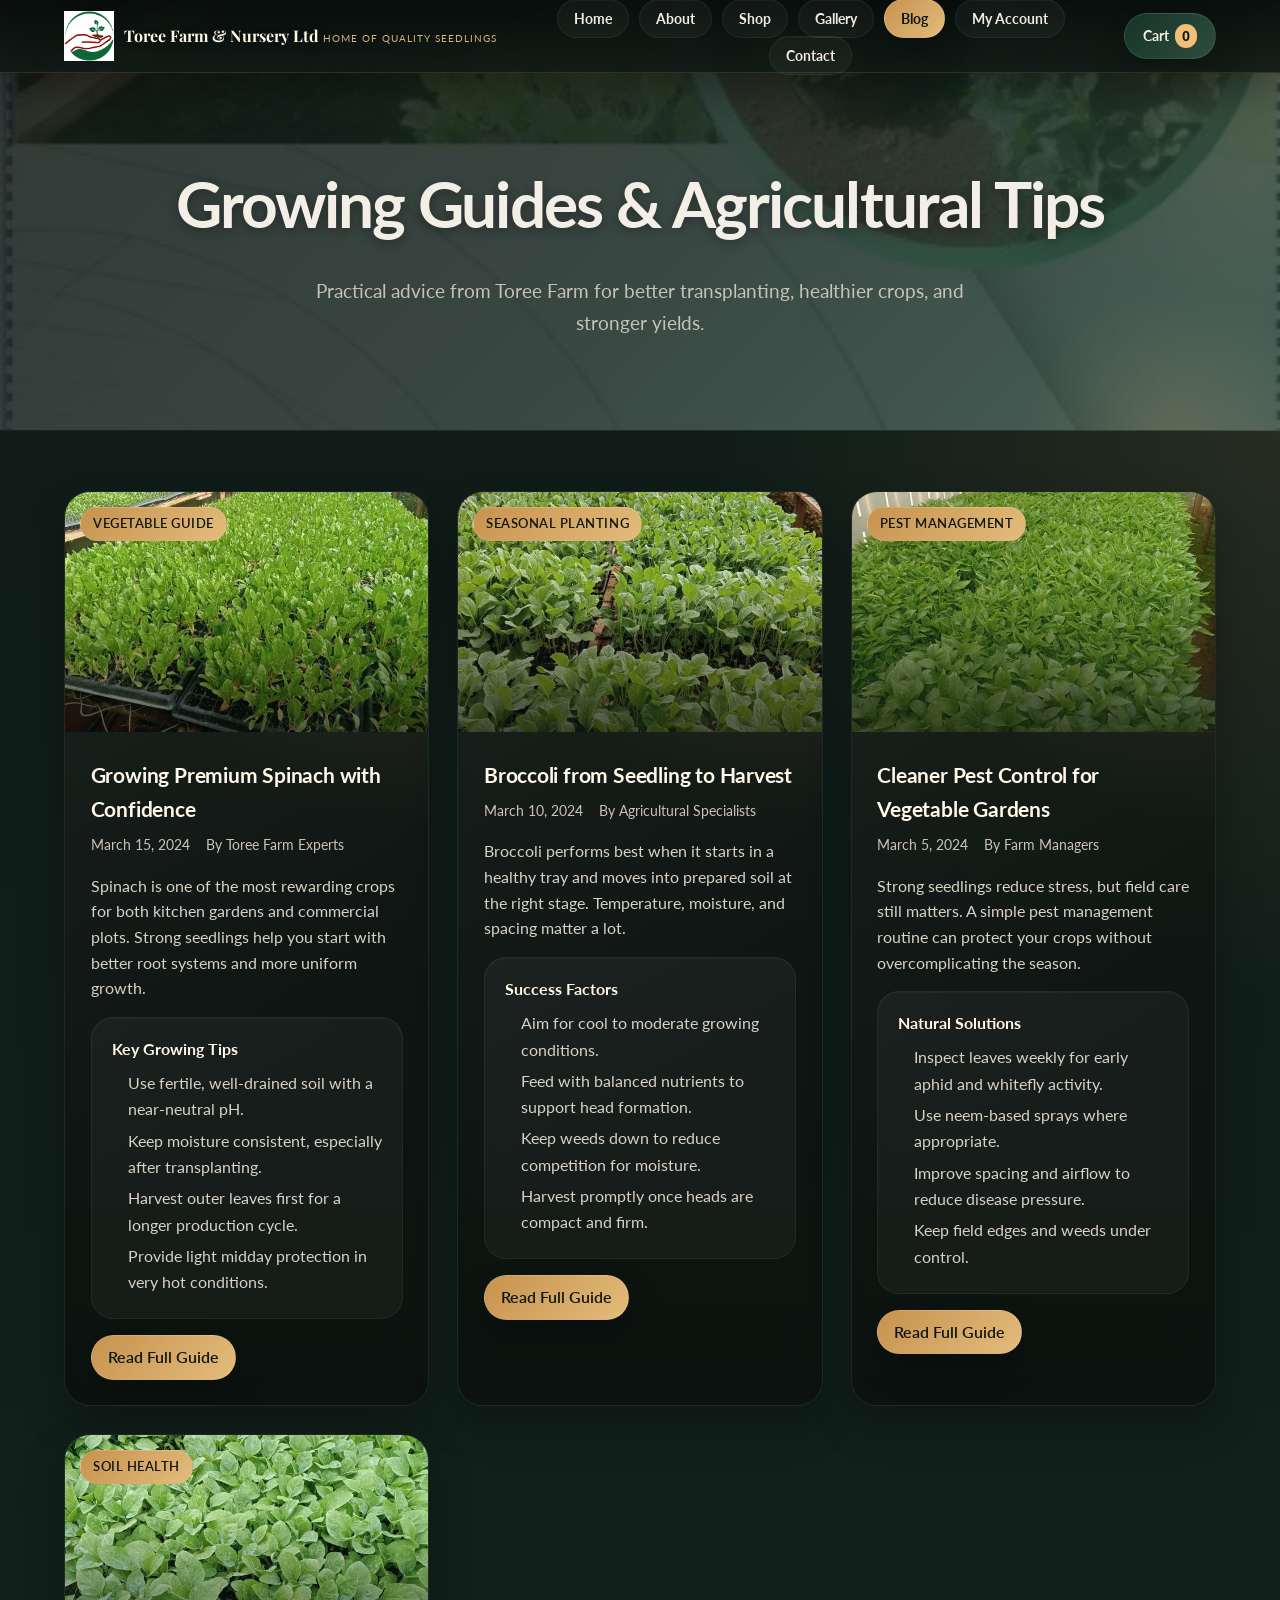
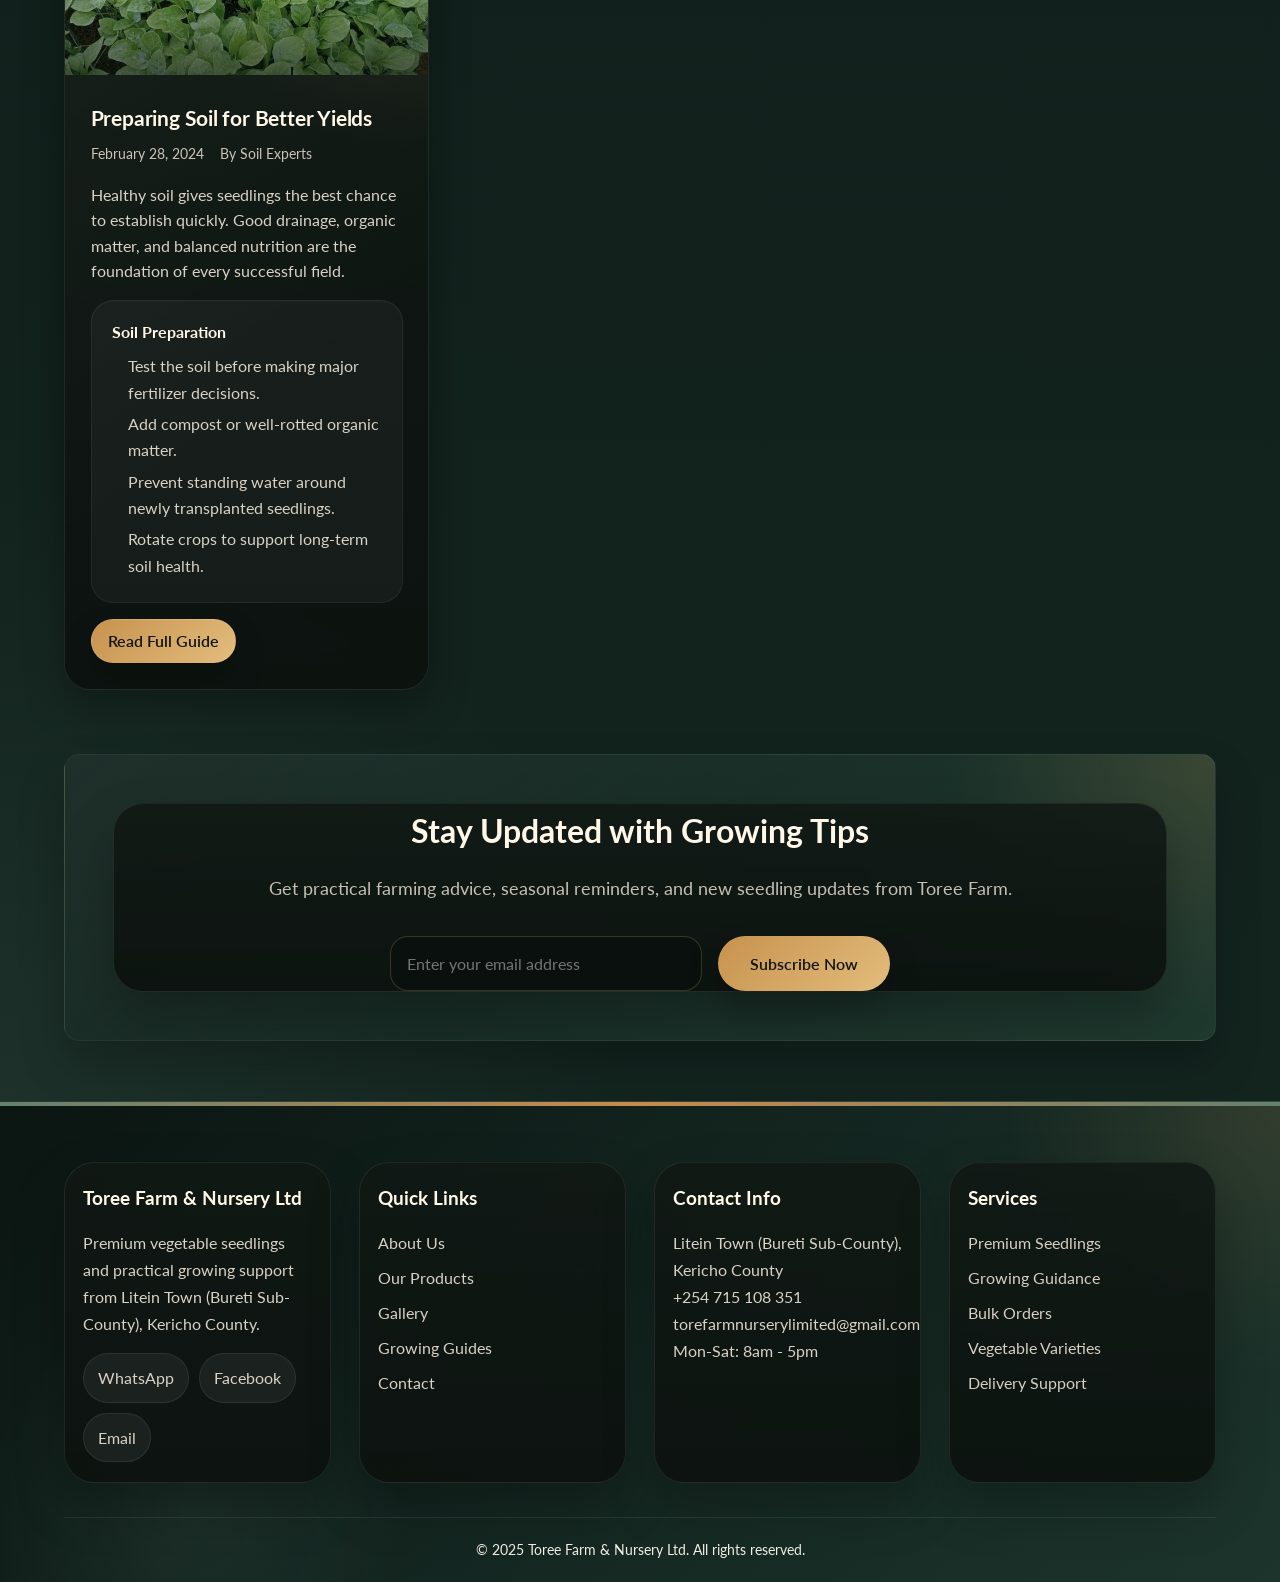
==== commit 38667509: "Improve mobile navigation with visible hamburger and cart icon" ====
--- a/blog.html
+++ b/blog.html
@@ -41,7 +41,15 @@
         <li><a href="pages/contact.html">Contact</a></li>
       </ul>
       <div style="display:flex; gap:10px; align-items:center">
-        <a href="pages/cart.html" class="nav-cart-btn">Cart <span class="cart-count">0</span></a>
+        <a href="pages/cart.html" class="nav-cart-btn">Cart <span class="cart-badge">0</span></a>
+        <a href="pages/cart.html" class="nav-cart-btn-mobile" aria-label="Cart">
+          <svg width="20" height="20" viewBox="0 0 24 24" fill="none" stroke="currentColor" stroke-width="2">
+            <circle cx="9" cy="21" r="1"></circle>
+            <circle cx="20" cy="21" r="1"></circle>
+            <path d="m1 1 4 4h15l-1 7H6"></path>
+          </svg>
+          <span class="cart-badge">0</span>
+        </a>
         <button class="hamburger" aria-label="Menu"><span></span><span></span><span></span></button>
       </div>
     </div>
--- a/css/style.css
+++ b/css/style.css
@@ -112,6 +112,19 @@
 img{max-width:100%;display:block;}
 ul{list-style:none;}
 .container{max-width:1200px;margin:0 auto;padding:0 24px;}
+
+html {
+  color-scheme: dark;
+}
+
+body,
+button,
+input,
+select,
+textarea {
+  -webkit-font-smoothing: antialiased;
+  text-rendering: optimizeLegibility;
+}
 
 .section-title{font-family:'Playfair Display',serif;font-size:clamp(1.8rem,3vw,2.6rem);color:#fff;margin-bottom:12px;}
 .section-subtitle{font-size:1.05rem;color:var(--text-mid);margin-bottom:40px;}
@@ -140,6 +153,14 @@
 .btn-earth:hover{transform:translateY(-3px);box-shadow:0 12px 30px rgba(139, 69, 19, .4);border-color:#fff;}
 .btn-large{padding:16px 32px;font-size:1.05rem;}
 
+button,
+input,
+select,
+textarea {
+  font: inherit;
+  color: inherit;
+}
+
 .navbar{position:fixed;top:0;width:100%;z-index:1000;background:rgba(27,67,50,.95);backdrop-filter:blur(var(--backdrop-blur));border-bottom:1px solid rgba(184,234,196,.4);box-shadow:0 8px 30px rgba(0,0,0,.3);}.nav-inner{display:flex;align-items:center;justify-content:space-between;height:72px;}.nav-logo{display:flex;align-items:center;gap:10px;}.nav-logo-text .name{font-family:'Playfair Display',serif;font-weight:700;font-size:1rem;color:#fff;} .nav-logo-text .tagline{font-size:.65rem;color:var(--gold);letter-spacing:1px;text-transform:uppercase;}.nav-links{display:flex;align-items:center;gap:8px;}.nav-links a{padding:7px 14px;border-radius:50px;font-weight:700;font-size:.9rem;color:#fff;position:relative;}.nav-links a::after{content:'';position:absolute;bottom:0;left:50%;width:0;height:2px;background:linear-gradient(90deg,var(--green-light),var(--gold));transform:translateX(-50%);transition:width .3s;} .nav-links a:hover::after,.nav-links a.active::after{width:80%;}.nav-links a:hover,.nav-links a.active{color:#fff;background:rgba(230,248,237,.35);}.hamburger{display:none;flex-direction:column;gap:4px;width:34px;cursor:pointer;} .hamburger span{width:100%;height:3px;background:#fff;border-radius:2px;}
 
 /* Navigation cart button */
@@ -164,6 +185,40 @@
   transform: translateY(-2px);
   color: #fff !important;
   text-decoration: none;
+}
+
+.nav-cart-btn-mobile {
+  display: none;
+  padding: 8px;
+  border-radius: 50%;
+  background: linear-gradient(135deg, rgba(34, 97, 62, 0.85), rgba(74, 124, 89, 0.95));
+  border: 2px solid rgba(255,255,255,0.3);
+  transition: all 0.3s ease;
+  text-decoration: none;
+  color: #fff;
+  position: relative;
+}
+
+.nav-cart-btn-mobile:hover {
+  background: linear-gradient(135deg, rgba(255,255,255,0.2), rgba(255,255,255,0.1));
+  border-color: rgba(255,255,255,0.6);
+  transform: translateY(-2px);
+}
+
+.nav-cart-btn-mobile .cart-badge {
+  position: absolute;
+  top: -8px;
+  right: -8px;
+  background: #ff6b6b;
+  color: white;
+  border-radius: 50%;
+  width: 18px;
+  height: 18px;
+  display: flex;
+  align-items: center;
+  justify-content: center;
+  font-size: 0.7rem;
+  font-weight: bold;
 }
 
 .hero{min-height:100vh;position:relative;display:flex;align-items:center;overflow:hidden;background:linear-gradient(180deg,rgba(27,67,50,.65),rgba(34,97,62,.8));}.hero-bg{position:absolute;inset:0;background-image:url('../images/nursery-banner.jpg');background-size:cover;background-position:center;filter:brightness(0.65) saturate(1.1);} .hero-overlay{position:absolute;inset:0;background:linear-gradient(140deg,rgba(27,67,50,.85),rgba(46,139,63,.65),rgba(27,67,50,.45));}.hero-content{position:relative;z-index:2;max-width:700px;animation:fadeInUp .9s ease both;}.hero-badge{display:inline-flex;align-items:center;gap:8px;background:rgba(255,182,100,.25);border:1px solid rgba(255,180,93,.7);color:#fff;padding:6px 16px;border-radius:50px;font-size:.8rem;font-weight:700;text-transform:uppercase;margin-bottom:18px;}.hero h1{font-size:clamp(2.2rem,5vw,3.8rem);color:#fff;margin-bottom:20px;text-shadow:0 5px 24px rgba(0,0,0,.35);} .hero h1 span{color:#ffe6a8;} .hero p{font-size:1.15rem;color:rgba(255,255,255,.94);margin-bottom:36px;max-width:560px;line-height:1.75;}.hero-buttons{display:flex;gap:16px;flex-wrap:wrap;} .quick-nav{display:flex;flex-wrap:wrap;gap:10px;align-items:center;margin-top:18px;padding:8px 12px;background:rgba(255,255,255,0.18);border-radius:999px;box-shadow:0 4px 16px rgba(11,36,66,0.2);} .quick-nav a{color:#fff;font-weight:700;font-size:.78rem;padding:8px 12px;background:rgba(46,106,126,0.30);border-radius:999px;transition:all .25s ease;} .quick-nav a:hover{background:rgba(255,255,255,0.35);color:#0b2d4d;} .hero-stats{position:relative;z-index:2;display:flex;gap:34px;margin-top:60px;flex-wrap:wrap;justify-content:center;}.hero-stat{text-align:center;color:#fff;}.hero-stat .num{font-family:'Playfair Display',serif;font-size:2rem;font-weight:700;color:#f7cd5d;display:block;}.hero-stat .label{font-size:.8rem;opacity:.84;letter-spacing:1px;text-transform:uppercase;} .hero-scroll{position:absolute;bottom:32px;left:50%;transform:translateX(-50%);z-index:2;display:flex;flex-direction:column;align-items:center;gap:8px;color:rgba(255,255,255,.7);font-size:.75rem;letter-spacing:1px;text-transform:uppercase;animation:bounce 2s infinite;} .hero-scroll svg{opacity:.6;}
@@ -469,7 +524,7 @@
 footer {
   background: linear-gradient(135deg, #1a1a1a 0%, #0f0f0f 50%, #1a1a1a 100%);
 }
-@media (max-width:768px){.nav-links{display:none;flex-direction:column;position:absolute;top:72px;left:0;right:0;background:var(--dark-bg);padding:20px;box-shadow:0 8px 30px rgba(0,0,0,.5);gap:4px;border-top:1px solid rgba(255,255,255,.1);}.nav-links.open{display:flex;}.hamburger{display:flex;}.about-snap-grid{grid-template-columns:1fr;}.mv-grid{grid-template-columns:1fr;}.contact-grid{grid-template-columns:1fr;}.form-row{grid-template-columns:1fr;}.gallery-grid{columns:2;}.process-steps::before{display:none;}.footer-grid{grid-template-columns:1fr;}.hero-stats{gap:24px;}}.section-pedestal{flex-direction:column;gap:20px;}.pedestal-stat{min-width:auto;width:100%;max-width:200px;margin:0 auto;}.gallery-filters{justify-content:flex-start;overflow-x:auto;padding-bottom:10px;}.gallery-filter-btn{flex-shrink:0;}.values-grid{grid-template-columns:1fr;}.process-steps{flex-direction:column;gap:30px;}.process-step{width:100%;height:auto;min-height:120px;border-radius:var(--radius);flex-direction:row;text-align:left;padding:24px;}.process-step .step-num{margin-bottom:0;margin-right:16px;width:40px;height:40px;font-size:1rem;}.process-step h4{margin-bottom:8px;}.process-step p{font-size:.8rem;}.team-grid{grid-template-columns:1fr;}.achievements-grid{grid-template-columns:repeat(2,1fr);gap:20px;}.contact-grid{grid-template-columns:1fr;}.contact-info-card{flex-direction:column;text-align:center;gap:12px;}.testimonials-grid{grid-template-columns:1fr;}.faq-grid{grid-template-columns:1fr;}.quick-actions{flex-direction:column;gap:12px;}
+@media (max-width:768px){.nav-links{display:none;flex-direction:column;position:absolute;top:72px;left:0;right:0;background:var(--dark-bg);padding:20px;box-shadow:0 8px 30px rgba(0,0,0,.5);gap:4px;border-top:1px solid rgba(255,255,255,.1);}.nav-links.open{display:flex;}.hamburger{display:flex !important;padding:8px;border-radius:8px;background:rgba(255,255,255,0.1);border:1px solid rgba(255,255,255,0.2);transition:all 0.3s ease;}.hamburger:hover{background:rgba(255,255,255,0.2);}.nav-cart-btn{display:none;}.nav-cart-btn-mobile{display:inline-flex !important;}.about-snap-grid{grid-template-columns:1fr;}.mv-grid{grid-template-columns:1fr;}.contact-grid{grid-template-columns:1fr;}.form-row{grid-template-columns:1fr;}.gallery-grid{columns:2;}.process-steps::before{display:none;}.footer-grid{grid-template-columns:1fr;}.hero-stats{gap:24px;}}.section-pedestal{flex-direction:column;gap:20px;}.pedestal-stat{min-width:auto;width:100%;max-width:200px;margin:0 auto;}.gallery-filters{justify-content:flex-start;overflow-x:auto;padding-bottom:10px;}.gallery-filter-btn{flex-shrink:0;}.values-grid{grid-template-columns:1fr;}.process-steps{flex-direction:column;gap:30px;}.process-step{width:100%;height:auto;min-height:120px;border-radius:var(--radius);flex-direction:row;text-align:left;padding:24px;}.process-step .step-num{margin-bottom:0;margin-right:16px;width:40px;height:40px;font-size:1rem;}.process-step h4{margin-bottom:8px;}.process-step p{font-size:.8rem;}.team-grid{grid-template-columns:1fr;}.achievements-grid{grid-template-columns:repeat(2,1fr);gap:20px;}.contact-grid{grid-template-columns:1fr;}.contact-info-card{flex-direction:column;text-align:center;gap:12px;}.testimonials-grid{grid-template-columns:1fr;}.faq-grid{grid-template-columns:1fr;}.quick-actions{flex-direction:column;gap:12px;}
 @media (max-width:640px){.nav-inner{padding:0 14px; .quick-nav{justify-content:center;}}.hero h1{font-size:2rem;}.hero-buttons{flex-direction:column;align-items:stretch;gap:12px;}.hero-stat{font-size:.85rem;}.section-title{font-size:1.5rem;}.hero-stat .num{font-size:1.6rem;}.about-snap{padding:70px 0;}.mission-vision,.why-us,.featured{padding:60px 0;}.footer-grid{grid-template-columns:1fr;}}
 
 /* BLOG PAGE STYLES */
@@ -4204,6 +4259,131 @@
   border-radius: 16px 16px 8px 8px;
 }
 
+/* Chromium-safe polish */
+body,
+.page-hero,
+.blog-content,
+.dashboard-content,
+.products-section,
+.filter-section,
+.contact-section,
+.gallery-section,
+.footer {
+  background-attachment: scroll;
+}
+
+.nav-links a,
+.nav-cart-btn,
+.blog-post,
+.newsletter-content,
+.dashboard-card,
+.footer-section,
+.filter-sidebar,
+.product-card,
+.wishlist-item,
+.contact-info-card,
+.contact-form-panel,
+.map-wrap {
+  -webkit-backdrop-filter: blur(18px);
+  backdrop-filter: blur(18px);
+}
+
+@supports not ((-webkit-backdrop-filter: blur(1px)) or (backdrop-filter: blur(1px))) {
+  .nav-links a,
+  .nav-cart-btn,
+  .blog-post,
+  .newsletter-content,
+  .dashboard-card,
+  .footer-section,
+  .filter-sidebar,
+  .product-card,
+  .wishlist-item,
+  .contact-info-card,
+  .contact-form-panel,
+  .map-wrap {
+    background: linear-gradient(180deg, rgba(14, 21, 18, 0.96), rgba(20, 31, 26, 0.94)) !important;
+    border-color: rgba(255, 255, 255, 0.08) !important;
+  }
+}
+
+body.blog-page .blog-post,
+body.blog-page .newsletter-content,
+body.blog-page .footer-section,
+body.dashboard-page .dashboard-card,
+body.dashboard-page .wishlist-item,
+body.dashboard-page .support-link,
+body.dashboard-page .order-item,
+body.dashboard-page .tip-item,
+body.dashboard-page .metric {
+  background:
+    linear-gradient(180deg, rgba(17, 24, 20, 0.88), rgba(12, 18, 15, 0.94)) !important;
+}
+
+body.dashboard-page .wishlist-item .btn-primary,
+body.dashboard-page .edit-profile-btn,
+body.dashboard-page .support-link,
+body.blog-page .read-more-btn,
+body.blog-page .newsletter-form button {
+  box-shadow: 0 16px 32px rgba(0, 0, 0, 0.22);
+}
+
+body.dashboard-page .wishlist-item .btn-primary {
+  border: 0;
+}
+
+body.blog-page .blog-image img,
+body.dashboard-page .wishlist-item img {
+  display: block;
+  width: 100%;
+}
+
+body.dashboard-page .chart-placeholder {
+  background: rgba(255, 255, 255, 0.03);
+  border: 1px solid rgba(255, 255, 255, 0.06);
+  border-radius: 22px;
+  padding: 18px 14px;
+}
+
+.sort-select,
+.search-bar input,
+body.blog-page .newsletter-form input,
+body.dashboard-page input,
+body.dashboard-page select,
+body.dashboard-page textarea {
+  appearance: none;
+  -webkit-appearance: none;
+  background-color: rgba(11, 17, 14, 0.92) !important;
+  color: #f5efe2 !important;
+  border-color: rgba(215, 182, 121, 0.22) !important;
+}
+
+.sort-select option,
+.filter-btn,
+select option {
+  color: #f5efe2;
+  background: #101712;
+}
+
+body.blog-page .blog-meta,
+body.dashboard-page .view-all {
+  opacity: 0.92;
+}
+
+@media (prefers-contrast: more) {
+  .nav-links a,
+  .nav-cart-btn,
+  .blog-post,
+  .newsletter-content,
+  .dashboard-card,
+  .footer-section,
+  .filter-sidebar,
+  .product-card,
+  .wishlist-item {
+    border-color: rgba(255, 255, 255, 0.16) !important;
+    box-shadow: 0 0 0 1px rgba(255, 255, 255, 0.08), 0 24px 48px rgba(0, 0, 0, 0.35) !important;
+  }
+}
+
 body:has(.cart-section) .page-hero {
   background:
     radial-gradient(circle at top right, rgba(224,183,119,0.14), transparent 18%),
@@ -4289,3 +4469,1139 @@
     width: 100%;
   }
 }
+
+/* Final mobile navigation and contrast overrides */
+.navbar {
+  overflow: visible !important;
+}
+
+.nav-inner {
+  position: relative;
+}
+
+.nav-logo,
+.hamburger,
+.nav-cart-btn {
+  position: relative;
+  z-index: 1002;
+}
+
+.section-subtitle,
+.about-snap-text p,
+.why-card p,
+.contact-info-card p,
+.faq-item p,
+.footer-section p,
+.footer-section a,
+.footer-bottom,
+.blog-text p,
+.blog-meta,
+.dashboard-card p,
+.order-info p,
+.tip-content p,
+.support-link p,
+.metric-label {
+  color: #dfe7de !important;
+}
+
+.product-body h3,
+.contact-info-card h4,
+.faq-item h4,
+.blog-text h2,
+.dashboard-card h3,
+.dashboard-card h4,
+.footer-section h3 {
+  color: #fff8eb !important;
+}
+
+@media (max-width: 900px) {
+  .navbar {
+    padding: 0;
+  }
+
+  .nav-inner {
+    min-height: 78px;
+    padding-top: 10px;
+    padding-bottom: 10px;
+    gap: 10px;
+  }
+
+  .nav-logo {
+    min-width: 0;
+    max-width: calc(100% - 124px);
+    gap: 8px;
+  }
+
+  .nav-logo img {
+    width: 42px !important;
+    height: 42px !important;
+  }
+
+  .nav-logo-text {
+    min-width: 0;
+  }
+
+  .nav-logo-text .name {
+    display: block;
+    font-size: 0.88rem !important;
+    line-height: 1.2;
+    white-space: normal;
+  }
+
+  .nav-logo-text .tagline {
+    display: block;
+    font-size: 0.56rem !important;
+    line-height: 1.15;
+    letter-spacing: 0.08em;
+  }
+
+  .nav-links {
+    position: fixed !important;
+    top: 86px !important;
+    left: 12px !important;
+    right: 12px !important;
+    width: auto !important;
+    max-height: calc(100vh - 108px);
+    overflow-y: auto;
+    padding: 16px !important;
+    border-radius: 24px !important;
+    background: linear-gradient(180deg, rgba(8, 13, 11, 0.98), rgba(18, 30, 25, 0.97)) !important;
+    border: 1px solid rgba(231, 208, 161, 0.16) !important;
+    box-shadow: 0 28px 60px rgba(0, 0, 0, 0.42) !important;
+    z-index: 1001;
+  }
+
+  .nav-links a {
+    display: flex !important;
+    align-items: center;
+    justify-content: center;
+    min-height: 48px;
+    font-size: 1rem !important;
+    color: #f7f1e4 !important;
+    background: rgba(255, 255, 255, 0.05) !important;
+    border: 1px solid rgba(255, 255, 255, 0.08) !important;
+  }
+
+  .nav-links a:hover,
+  .nav-links a.active {
+    background: linear-gradient(135deg, #d2a25d, #edcf97) !important;
+    color: #111712 !important;
+  }
+
+  .nav-cart-btn {
+    min-width: 74px;
+    justify-content: center;
+    font-size: 0.92rem !important;
+  }
+
+  .hamburger {
+    display: inline-flex !important;
+    flex-shrink: 0;
+  }
+}
+
+@media (max-width: 640px) {
+  .container {
+    padding: 0 18px;
+  }
+
+  .nav-inner {
+    min-height: 74px;
+  }
+
+  .nav-logo {
+    max-width: calc(100% - 112px);
+  }
+
+  .nav-logo-text .name {
+    font-size: 0.8rem !important;
+  }
+
+  .nav-logo-text .tagline {
+    font-size: 0.52rem !important;
+  }
+
+  .nav-links {
+    top: 82px !important;
+    left: 10px !important;
+    right: 10px !important;
+    border-radius: 20px !important;
+  }
+}
+
+.mobile-quick-nav {
+  display: none;
+}
+
+@media (max-width: 900px) {
+  .mobile-quick-nav {
+    position: fixed;
+    left: 10px;
+    right: 10px;
+    bottom: max(12px, env(safe-area-inset-bottom));
+    display: grid;
+    grid-template-columns: repeat(5, minmax(0, 1fr));
+    gap: 7px;
+    padding: 8px;
+    border-radius: 20px;
+    background: linear-gradient(180deg, rgba(8, 13, 11, 0.96), rgba(18, 30, 25, 0.97));
+    border: 1px solid rgba(231, 208, 161, 0.16);
+    box-shadow: 0 20px 48px rgba(0, 0, 0, 0.38);
+    backdrop-filter: blur(18px);
+    -webkit-backdrop-filter: blur(18px);
+    z-index: 1003;
+  }
+
+  .mobile-quick-nav a {
+    min-height: 54px;
+    display: flex;
+    flex-direction: column;
+    align-items: center;
+    justify-content: center;
+    gap: 4px;
+    padding: 7px 5px;
+    border-radius: 16px;
+    text-align: center;
+    font-size: 0.74rem;
+    font-weight: 700;
+    line-height: 1.05;
+    color: #f7f1e4;
+    background: rgba(255, 255, 255, 0.05);
+    border: 1px solid rgba(255, 255, 255, 0.08);
+  }
+
+  .mobile-quick-icon {
+    display: inline-flex;
+    align-items: center;
+    justify-content: center;
+    min-width: 30px;
+    min-height: 20px;
+    padding: 2px 6px;
+    border-radius: 999px;
+    font-size: 0.62rem;
+    letter-spacing: 0.04em;
+    text-transform: uppercase;
+    color: #d8b47b;
+    background: rgba(255, 255, 255, 0.05);
+  }
+
+  .mobile-quick-label {
+    display: block;
+    max-width: 100%;
+    overflow: hidden;
+    text-overflow: ellipsis;
+    white-space: nowrap;
+  }
+
+  .mobile-quick-nav a.active {
+    background: linear-gradient(135deg, #d2a25d, #edcf97);
+    color: #111712;
+    box-shadow: 0 10px 24px rgba(0, 0, 0, 0.24);
+  }
+
+  .mobile-quick-nav a.active .mobile-quick-icon {
+    background: rgba(17, 23, 18, 0.12);
+    color: #111712;
+  }
+
+  body {
+    padding-bottom: 96px;
+  }
+
+  .hero {
+    min-height: auto;
+  }
+
+  .hero .container {
+    padding-top: 108px !important;
+    padding-bottom: 42px;
+  }
+
+  .hero-content {
+    max-width: 100%;
+  }
+
+  .hero p,
+  .section-subtitle {
+    font-size: 0.98rem !important;
+  }
+
+  .hero-buttons,
+  .cta-buttons {
+    width: 100%;
+    flex-direction: column;
+    align-items: stretch;
+  }
+
+  .hero-buttons .btn,
+  .cta-buttons .btn,
+  .view-all-wrap .btn {
+    width: 100%;
+    justify-content: center;
+  }
+
+  .section-pedestal,
+  .hero-stats,
+  .social-proof-grid,
+  .cta-features {
+    gap: 14px !important;
+  }
+
+  .featured,
+  .why-us,
+  .about-snap,
+  .mission-vision,
+  .pickup,
+  .gallery-section,
+  .contact-section,
+  .dashboard-content,
+  .blog-content,
+  .products-section,
+  .filter-section {
+    padding-top: 56px !important;
+    padding-bottom: 56px !important;
+  }
+
+  .products-grid,
+  .gallery-grid,
+  .blog-grid,
+  .dashboard-grid {
+    gap: 18px !important;
+  }
+
+  .product-card,
+  .dashboard-card,
+  .blog-post,
+  .contact-info-card,
+  .contact-form-panel,
+  .wishlist-item,
+  .footer-section {
+    border-radius: 22px !important;
+  }
+
+  .footer {
+    padding-bottom: 112px !important;
+  }
+}
+
+@media (max-width: 640px) {
+  .mobile-quick-nav {
+    left: 8px;
+    right: 8px;
+    gap: 6px;
+    padding: 8px;
+    border-radius: 18px;
+  }
+
+  .mobile-quick-nav a {
+    min-height: 52px;
+    font-size: 0.68rem;
+    padding: 6px 3px;
+  }
+
+  .mobile-quick-icon {
+    min-width: 28px;
+    font-size: 0.56rem;
+    padding: 2px 5px;
+  }
+
+  .hero h1 {
+    font-size: 2rem !important;
+    line-height: 1.08;
+  }
+
+  .hero p {
+    font-size: 0.94rem !important;
+    line-height: 1.6;
+  }
+
+  .quick-nav {
+    display: grid;
+    grid-template-columns: 1fr 1fr;
+    gap: 8px;
+    padding: 10px;
+    border-radius: 18px;
+  }
+
+  .quick-nav a {
+    justify-content: center;
+    text-align: center;
+    font-size: 0.72rem;
+    padding: 10px 8px;
+  }
+
+  .pedestal-stat,
+  .hero-stat,
+  .proof-item {
+    padding: 16px 14px;
+  }
+
+  body {
+    padding-bottom: 92px;
+  }
+}
+
+/* Bold homepage and shop redesign */
+.story-hero {
+  overflow: hidden;
+}
+
+.story-hero .hero-bg {
+  transform: scale(1.08);
+  filter: brightness(0.34) saturate(1.08);
+}
+
+.story-hero .hero-overlay {
+  background:
+    radial-gradient(circle at top right, rgba(223, 190, 128, 0.22), transparent 24%),
+    linear-gradient(130deg, rgba(6, 14, 11, 0.92), rgba(11, 26, 19, 0.74) 55%, rgba(31, 68, 48, 0.58));
+}
+
+.story-hero-grid {
+  position: relative;
+  display: grid;
+  grid-template-columns: minmax(0, 1.2fr) minmax(320px, 0.8fr);
+  gap: 32px;
+  align-items: center;
+}
+
+.hero-parallax-orb {
+  position: absolute;
+  border-radius: 999px;
+  pointer-events: none;
+  filter: blur(8px);
+  opacity: 0.36;
+  animation: float 12s ease-in-out infinite;
+}
+
+.orb-one {
+  width: 240px;
+  height: 240px;
+  top: 110px;
+  right: 8%;
+  background: radial-gradient(circle, rgba(226, 189, 120, 0.34), transparent 65%);
+}
+
+.orb-two {
+  width: 180px;
+  height: 180px;
+  bottom: 70px;
+  left: 6%;
+  background: radial-gradient(circle, rgba(121, 171, 136, 0.3), transparent 62%);
+}
+
+.story-hero h1 {
+  max-width: 11ch;
+  font-size: clamp(2.9rem, 6vw, 5rem);
+  line-height: 0.95;
+}
+
+.story-hero .hero-content p {
+  max-width: 54ch;
+  color: rgba(247, 243, 232, 0.86);
+}
+
+.story-nav {
+  background: rgba(10, 19, 16, 0.48);
+  border: 1px solid rgba(255, 255, 255, 0.08);
+  backdrop-filter: blur(16px);
+}
+
+.hero-story-panel {
+  position: relative;
+  z-index: 2;
+}
+
+.hero-story-card {
+  padding: 30px;
+  border-radius: 30px;
+  background: linear-gradient(180deg, rgba(12, 21, 17, 0.82), rgba(21, 34, 28, 0.9));
+  border: 1px solid rgba(255, 255, 255, 0.08);
+  box-shadow: 0 28px 70px rgba(0, 0, 0, 0.28);
+}
+
+.story-kicker,
+.pickup-kicker,
+.bundle-kicker,
+.trust-kicker,
+.shop-hero-kicker {
+  display: inline-flex;
+  padding: 6px 12px;
+  border-radius: 999px;
+  background: rgba(226, 189, 120, 0.14);
+  border: 1px solid rgba(226, 189, 120, 0.22);
+  color: #efcf97;
+  text-transform: uppercase;
+  letter-spacing: 0.08em;
+  font-size: 0.72rem;
+  font-weight: 800;
+}
+
+.hero-story-card h3,
+.bundle-card h3,
+.trust-card h3,
+.shop-hero-panel h3,
+.process-story-card h3 {
+  color: #fff7e8;
+  margin: 16px 0 12px;
+  font-size: 1.4rem;
+}
+
+.hero-story-card p,
+.bundle-card p,
+.trust-card p,
+.shop-hero-panel p,
+.process-story-card p {
+  color: #d8d2c5;
+}
+
+.story-visual-grid {
+  display: grid;
+  grid-template-columns: 1fr 1fr;
+  gap: 14px;
+  margin-top: 22px;
+}
+
+.story-visual-grid article,
+.shop-hero-metrics article {
+  padding: 16px;
+  border-radius: 18px;
+  background: rgba(255, 255, 255, 0.04);
+  border: 1px solid rgba(255, 255, 255, 0.06);
+}
+
+.story-value,
+.shop-hero-metrics strong {
+  display: block;
+  color: #fff4df;
+  font-family: 'Playfair Display', serif;
+  font-size: 1.8rem;
+}
+
+.story-label,
+.shop-hero-metrics span {
+  color: #d0c9bb;
+  font-size: 0.86rem;
+}
+
+.cinematic-stats .hero-stat {
+  padding: 18px 20px;
+  min-width: 180px;
+  border-radius: 22px;
+  background: rgba(12, 21, 17, 0.54);
+  border: 1px solid rgba(255, 255, 255, 0.08);
+  backdrop-filter: blur(14px);
+}
+
+.harvest-strip {
+  padding: 24px 0 0;
+  background: linear-gradient(180deg, rgba(8, 14, 12, 0.98), rgba(10, 17, 13, 0.95));
+}
+
+.harvest-strip-grid,
+.bundle-grid,
+.trust-grid,
+.process-story-grid {
+  display: grid;
+  gap: 22px;
+}
+
+.harvest-strip-grid {
+  grid-template-columns: repeat(3, minmax(0, 1fr));
+}
+
+.harvest-strip article,
+.bundle-card,
+.trust-card,
+.process-story-card {
+  padding: 24px;
+  border-radius: 28px;
+  background: linear-gradient(180deg, rgba(16, 23, 20, 0.88), rgba(11, 17, 14, 0.94));
+  border: 1px solid rgba(255, 255, 255, 0.07);
+  box-shadow: 0 20px 48px rgba(0, 0, 0, 0.22);
+}
+
+.strip-label {
+  display: block;
+  margin-bottom: 10px;
+  color: #d7b57a;
+  text-transform: uppercase;
+  font-size: 0.76rem;
+  letter-spacing: 0.08em;
+  font-weight: 800;
+}
+
+.harvest-strip strong {
+  color: #f7f2e6;
+  font-size: 1rem;
+  line-height: 1.5;
+}
+
+.bundle-grid {
+  grid-template-columns: repeat(3, minmax(0, 1fr));
+}
+
+.bundle-card ul,
+.trust-list {
+  margin: 16px 0 20px;
+  padding: 0;
+}
+
+.bundle-card li,
+.trust-list li {
+  color: #ddd6ca;
+  padding: 8px 0;
+  border-bottom: 1px solid rgba(255,255,255,0.06);
+}
+
+.featured-bundle {
+  background: linear-gradient(160deg, rgba(52, 78, 64, 0.92), rgba(22, 32, 27, 0.96));
+  transform: translateY(-8px);
+}
+
+.bundle-metrics {
+  display: grid;
+  gap: 10px;
+  margin: 18px 0 22px;
+}
+
+.bundle-metrics span {
+  color: #f3ecdf;
+  padding: 10px 14px;
+  border-radius: 14px;
+  background: rgba(255,255,255,0.06);
+}
+
+.trust-grid,
+.process-story-grid,
+.premium-shop-hero-grid {
+  grid-template-columns: repeat(2, minmax(0, 1fr));
+}
+
+.trust-card.photo,
+.process-story-card.photo {
+  overflow: hidden;
+  padding: 0;
+  position: relative;
+}
+
+.trust-card.photo img,
+.process-story-card.photo img {
+  width: 100%;
+  height: 100%;
+  min-height: 320px;
+  object-fit: cover;
+}
+
+.trust-overlay {
+  position: absolute;
+  inset: auto 20px 20px 20px;
+  padding: 18px;
+  border-radius: 20px;
+  background: linear-gradient(180deg, rgba(12, 19, 16, 0.4), rgba(8, 13, 11, 0.9));
+}
+
+.trust-overlay span {
+  display: block;
+  color: #d8b47b;
+  font-size: 0.76rem;
+  letter-spacing: 0.08em;
+  text-transform: uppercase;
+  font-weight: 800;
+}
+
+.trust-overlay strong {
+  color: #fff8eb;
+  display: block;
+  margin-top: 10px;
+  font-size: 1.08rem;
+}
+
+.trust-quote-stack {
+  display: grid;
+  gap: 12px;
+  margin-top: 18px;
+}
+
+.trust-quote-stack blockquote {
+  margin: 0;
+  padding: 16px 18px;
+  border-radius: 18px;
+  background: rgba(255,255,255,0.04);
+  color: #f0e7d9;
+  border: 1px solid rgba(255,255,255,0.06);
+}
+
+.process-stepline {
+  display: grid;
+  grid-template-columns: 48px 1fr;
+  gap: 14px;
+  padding: 16px 0;
+  border-bottom: 1px solid rgba(255,255,255,0.06);
+}
+
+.process-stepline:last-child {
+  border-bottom: 0;
+}
+
+.process-stepline span {
+  width: 48px;
+  height: 48px;
+  border-radius: 16px;
+  display: inline-flex;
+  align-items: center;
+  justify-content: center;
+  color: #111712;
+  font-weight: 900;
+  background: linear-gradient(135deg, #d2a25d, #edcf97);
+}
+
+.pickup-card.cinematic {
+  max-width: 720px;
+  padding: 34px;
+}
+
+.pickup-actions {
+  display: flex;
+  gap: 14px;
+  flex-wrap: wrap;
+  justify-content: center;
+}
+
+.pickup-price small {
+  font-size: 0.78rem;
+  color: #d3cbbe;
+}
+
+.product-card {
+  display: flex;
+  flex-direction: column;
+}
+
+.product-season-badge {
+  position: absolute;
+  right: 12px;
+  top: 12px;
+  padding: 6px 10px;
+  border-radius: 999px;
+  background: rgba(12, 18, 15, 0.78);
+  color: #fff4df;
+  font-size: 0.72rem;
+  font-weight: 800;
+  border: 1px solid rgba(255,255,255,0.08);
+}
+
+.product-chip-row,
+.product-card-actions,
+.product-meta-grid {
+  display: grid;
+  gap: 10px;
+}
+
+.product-chip-row {
+  grid-template-columns: repeat(2, minmax(0, 1fr));
+  margin-bottom: 14px;
+}
+
+.product-chip {
+  padding: 8px 10px;
+  border-radius: 999px;
+  text-align: center;
+  font-size: 0.72rem;
+  font-weight: 800;
+  letter-spacing: 0.04em;
+  text-transform: uppercase;
+}
+
+.product-chip.premium {
+  color: #111712;
+  background: linear-gradient(135deg, #edcf97, #d2a25d);
+}
+
+.product-chip.starter {
+  color: #dff0df;
+  background: rgba(95, 157, 118, 0.2);
+  border: 1px solid rgba(95, 157, 118, 0.26);
+}
+
+.product-chip.steady,
+.product-chip.subtle {
+  color: #d7d0c3;
+  background: rgba(255,255,255,0.05);
+  border: 1px solid rgba(255,255,255,0.06);
+}
+
+.product-meta-grid {
+  grid-template-columns: repeat(2, minmax(0, 1fr));
+  margin-bottom: 14px;
+}
+
+.product-meta-grid div {
+  padding: 10px 12px;
+  border-radius: 14px;
+  background: rgba(255,255,255,0.04);
+}
+
+.product-meta-grid strong {
+  display: block;
+  color: #f4ebdf;
+  font-size: 0.7rem;
+  letter-spacing: 0.08em;
+  text-transform: uppercase;
+}
+
+.product-meta-grid span {
+  display: block;
+  margin-top: 6px;
+  color: #d4cdbf;
+  font-size: 0.85rem;
+}
+
+.product-card-actions {
+  grid-template-columns: repeat(2, minmax(0, 1fr));
+  margin-top: 14px;
+}
+
+.product-link-btn {
+  min-height: 44px;
+  display: inline-flex;
+  align-items: center;
+  justify-content: center;
+  border-radius: 16px;
+  border: 1px solid rgba(255,255,255,0.08);
+  background: rgba(255,255,255,0.05);
+  color: #f5efe2;
+  font-weight: 700;
+  cursor: pointer;
+}
+
+.product-link-btn.whatsapp {
+  background: linear-gradient(135deg, #164634, #1e6b52);
+}
+
+.premium-shop-hero {
+  background:
+    radial-gradient(circle at top right, rgba(226, 189, 120, 0.16), transparent 22%),
+    linear-gradient(150deg, #07100d, #112019 55%, #1c3428);
+}
+
+.premium-shop-hero-grid {
+  display: grid;
+  gap: 24px;
+  align-items: center;
+}
+
+.shop-hero-panel {
+  padding: 28px;
+  border-radius: 28px;
+  background: linear-gradient(180deg, rgba(15, 23, 19, 0.88), rgba(20, 32, 27, 0.94));
+  border: 1px solid rgba(255,255,255,0.08);
+  box-shadow: 0 28px 64px rgba(0,0,0,0.24);
+}
+
+.shop-hero-metrics {
+  display: grid;
+  grid-template-columns: repeat(3, minmax(0, 1fr));
+  gap: 12px;
+  margin-top: 18px;
+}
+
+.shop-curation-band,
+.shop-recommendations,
+.shop-story-strip {
+  padding: 24px 0 0;
+}
+
+.shop-premium-card .product-img {
+  height: 250px;
+}
+
+.shop-premium-card .product-body {
+  padding: 22px;
+}
+
+.filter-layout {
+  display: grid !important;
+  grid-template-columns: minmax(280px, 330px) minmax(0, 1fr);
+  gap: 24px;
+  align-items: start;
+}
+
+.shop-side-story {
+  display: grid;
+  gap: 20px;
+}
+
+.shop-side-card {
+  padding: 24px;
+  border-radius: 28px;
+  background: linear-gradient(180deg, rgba(15, 23, 19, 0.88), rgba(20, 31, 26, 0.94));
+  border: 1px solid rgba(255,255,255,0.08);
+  box-shadow: 0 22px 48px rgba(0,0,0,0.2);
+}
+
+.shop-side-card.spotlight {
+  background:
+    radial-gradient(circle at top right, rgba(226, 189, 120, 0.14), transparent 24%),
+    linear-gradient(160deg, rgba(25, 43, 34, 0.96), rgba(13, 21, 17, 0.96));
+}
+
+.shop-side-kicker,
+.shop-command-kicker {
+  display: inline-flex;
+  padding: 6px 12px;
+  border-radius: 999px;
+  background: rgba(226, 189, 120, 0.14);
+  border: 1px solid rgba(226, 189, 120, 0.22);
+  color: #efcf97;
+  text-transform: uppercase;
+  letter-spacing: 0.08em;
+  font-size: 0.72rem;
+  font-weight: 800;
+}
+
+.shop-side-card h3,
+.shop-command-bar h3 {
+  margin: 16px 0 10px;
+  color: #fff7e8;
+  font-size: 1.5rem;
+}
+
+.shop-side-card p,
+.shop-side-card blockquote {
+  color: #d7d0c3;
+}
+
+.shop-side-card blockquote {
+  margin: 16px 0 20px;
+  padding: 18px;
+  border-radius: 18px;
+  background: rgba(255,255,255,0.04);
+  border: 1px solid rgba(255,255,255,0.06);
+  font-size: 1rem;
+  line-height: 1.7;
+}
+
+.shop-side-highlights {
+  display: flex;
+  flex-wrap: wrap;
+  gap: 10px;
+  margin-top: 18px;
+}
+
+.shop-side-highlights span,
+.shop-command-pills span {
+  padding: 9px 12px;
+  border-radius: 999px;
+  background: rgba(255,255,255,0.05);
+  border: 1px solid rgba(255,255,255,0.07);
+  color: #f3ebde;
+  font-size: 0.82rem;
+  font-weight: 700;
+}
+
+.shop-side-card.photo {
+  padding: 0;
+  overflow: hidden;
+}
+
+.shop-side-card.photo img {
+  width: 100%;
+  height: 100%;
+  min-height: 260px;
+  object-fit: cover;
+}
+
+.shop-command-bar {
+  display: grid;
+  grid-template-columns: minmax(0, 1fr) auto;
+  gap: 18px;
+  align-items: center;
+  margin-bottom: 26px;
+  padding: 22px 24px;
+  border-radius: 26px;
+  background:
+    radial-gradient(circle at top right, rgba(226, 189, 120, 0.12), transparent 18%),
+    linear-gradient(160deg, rgba(14, 22, 18, 0.9), rgba(21, 33, 27, 0.96));
+  border: 1px solid rgba(255,255,255,0.08);
+  box-shadow: 0 22px 50px rgba(0,0,0,0.22);
+}
+
+.shop-command-pills {
+  display: flex;
+  gap: 10px;
+  flex-wrap: wrap;
+  justify-content: flex-end;
+}
+
+.products-section .shop-header {
+  padding: 18px 22px;
+  border-radius: 22px;
+  background: rgba(12, 18, 15, 0.62);
+  border: 1px solid rgba(255,255,255,0.06);
+  backdrop-filter: blur(14px);
+}
+
+.products-section #shop-products.products-grid {
+  margin-top: 24px;
+}
+
+.shop-premium-card {
+  border-radius: 26px;
+  overflow: hidden;
+}
+
+.shop-premium-card .product-body h3 {
+  font-size: 1.16rem;
+}
+
+.shop-premium-card .price-tag {
+  background: rgba(226, 189, 120, 0.12);
+}
+
+@media (max-width: 900px) {
+  .story-hero-grid,
+  .harvest-strip-grid,
+  .bundle-grid,
+  .trust-grid,
+  .process-story-grid,
+  .premium-shop-hero-grid,
+  .shop-hero-metrics,
+  .product-card-actions,
+  .product-meta-grid,
+  .filter-layout,
+  .shop-command-bar {
+    grid-template-columns: 1fr;
+  }
+
+  .story-hero h1 {
+    max-width: 100%;
+  }
+
+  .featured-bundle {
+    transform: none;
+  }
+
+  .story-visual-grid,
+  .product-chip-row {
+    grid-template-columns: 1fr 1fr;
+  }
+
+  .shop-command-pills {
+    justify-content: flex-start;
+  }
+}
+
+@media (max-width: 640px) {
+  .hero-story-card,
+  .bundle-card,
+  .trust-card,
+  .process-story-card,
+  .shop-hero-panel,
+  .pickup-card.cinematic,
+  .shop-side-card,
+  .shop-command-bar {
+    padding: 22px;
+    border-radius: 22px;
+  }
+
+  .story-visual-grid,
+  .product-chip-row {
+    grid-template-columns: 1fr;
+  }
+
+  .harvest-strip {
+    padding-top: 12px;
+  }
+
+  .shop-premium-card .product-img {
+    height: 210px;
+  }
+}
+
+/* Final motion and entry polish */
+body.page-enter main,
+body.page-enter .hero,
+body.page-enter .page-hero,
+body.page-enter .featured,
+body.page-enter .filter-section,
+body.page-enter .products-section,
+body.page-enter .shop-curation-band,
+body.page-enter .shop-recommendations,
+body.page-enter .trust-band,
+body.page-enter .process-story,
+body.page-enter .social-proof-section {
+  animation: pageRise 0.7s ease both;
+}
+
+@keyframes pageRise {
+  from {
+    opacity: 0;
+    transform: translateY(12px);
+  }
+  to {
+    opacity: 1;
+    transform: translateY(0);
+  }
+}
+
+.page-loader {
+  position: fixed;
+  inset: 0;
+  z-index: 4000;
+  display: flex;
+  align-items: center;
+  justify-content: center;
+  background:
+    radial-gradient(circle at top right, rgba(226, 189, 120, 0.16), transparent 20%),
+    linear-gradient(180deg, rgba(7, 12, 10, 0.98), rgba(14, 22, 18, 0.98));
+  transition: opacity 0.45s ease, visibility 0.45s ease;
+}
+
+.page-loader.done {
+  opacity: 0;
+  visibility: hidden;
+}
+
+.page-loader-mark {
+  display: grid;
+  gap: 10px;
+  justify-items: center;
+  padding: 28px 34px;
+  border-radius: 24px;
+  background: linear-gradient(180deg, rgba(19, 30, 24, 0.82), rgba(12, 18, 15, 0.92));
+  border: 1px solid rgba(255,255,255,0.08);
+  box-shadow: 0 24px 60px rgba(0,0,0,0.3);
+}
+
+.page-loader-title {
+  color: #fff4df;
+  font-family: 'Playfair Display', serif;
+  font-size: 1.6rem;
+}
+
+.page-loader-subtitle {
+  color: #d2cbbc;
+  font-size: 0.88rem;
+  letter-spacing: 0.08em;
+  text-transform: uppercase;
+}
+
+.story-hero .hero-bg,
+.hero-parallax-orb,
+.hero-story-card,
+.shop-hero-panel {
+  will-change: transform;
+  transition: transform 0.2s linear;
+}
+
+@media (prefers-reduced-motion: reduce) {
+  .page-loader,
+  .story-hero .hero-bg,
+  .hero-parallax-orb,
+  .hero-story-card,
+  .shop-hero-panel {
+    transition: none !important;
+    animation: none !important;
+  }
+}
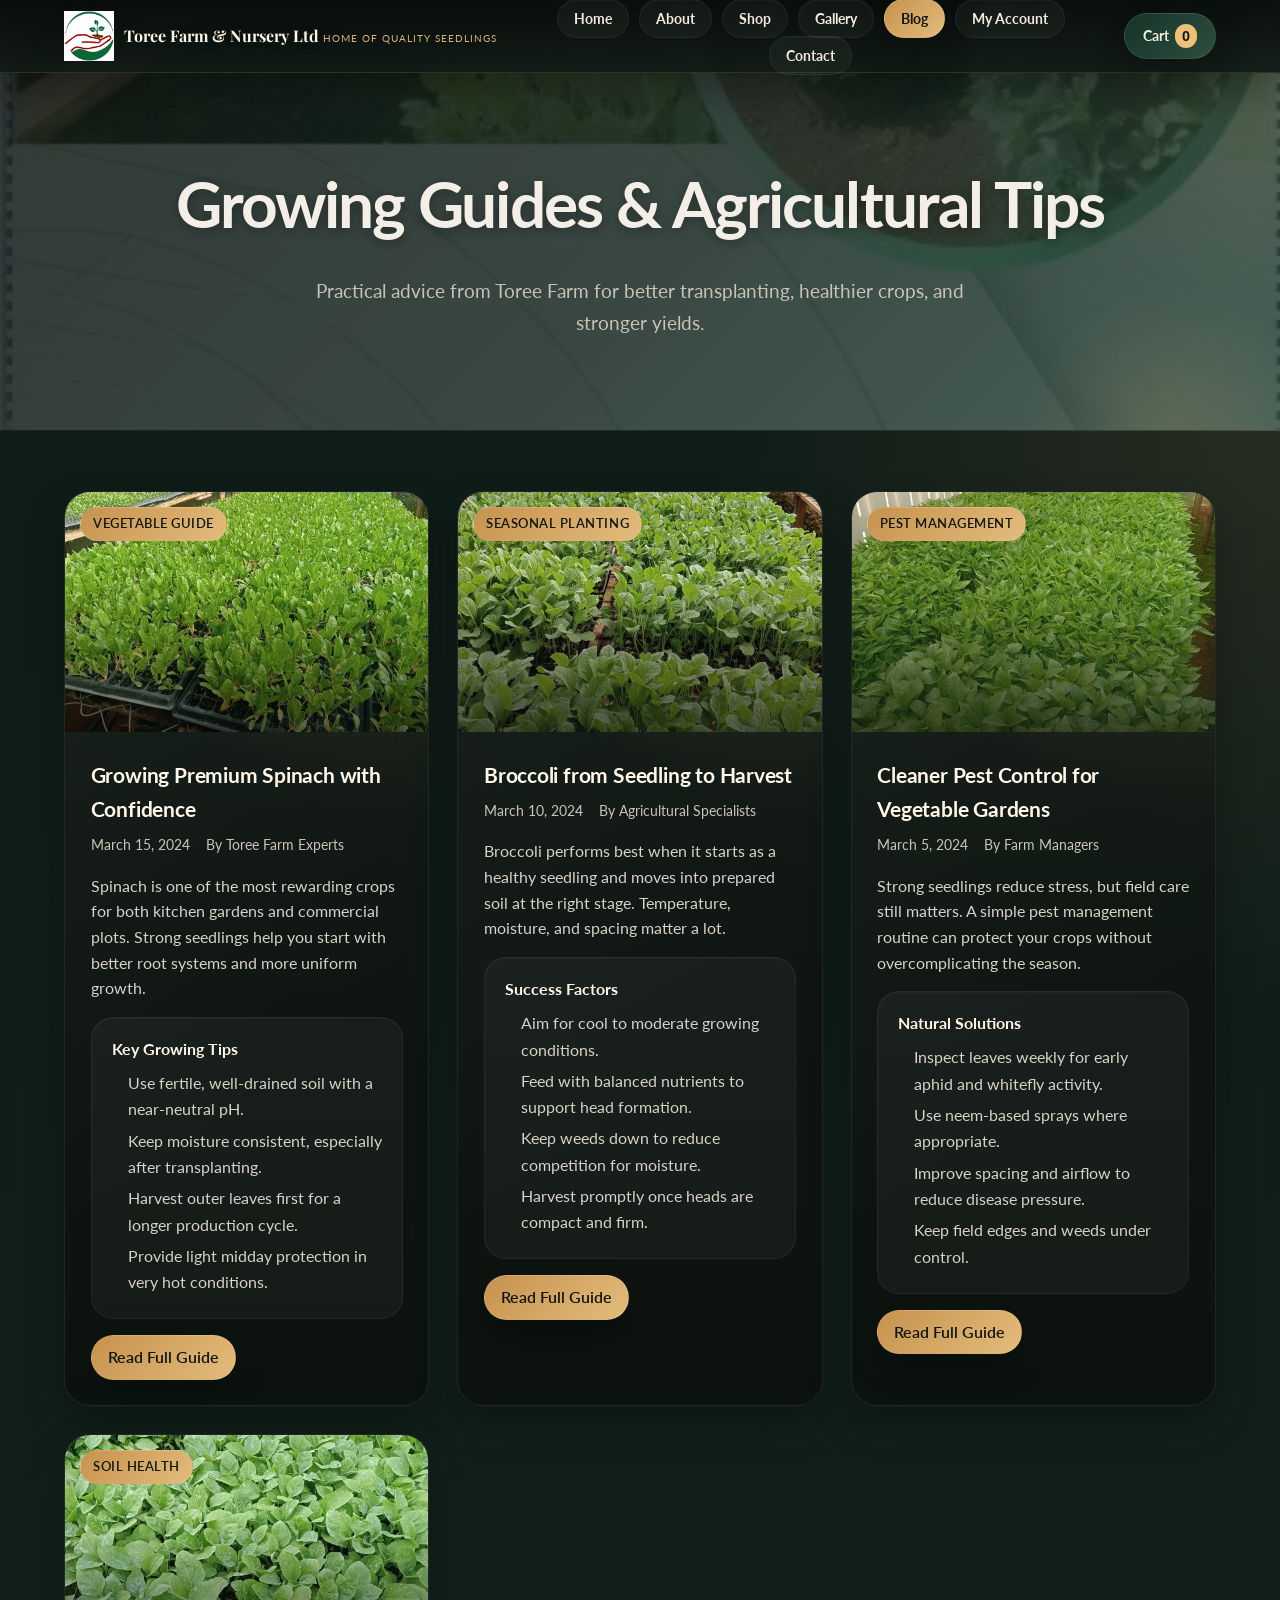
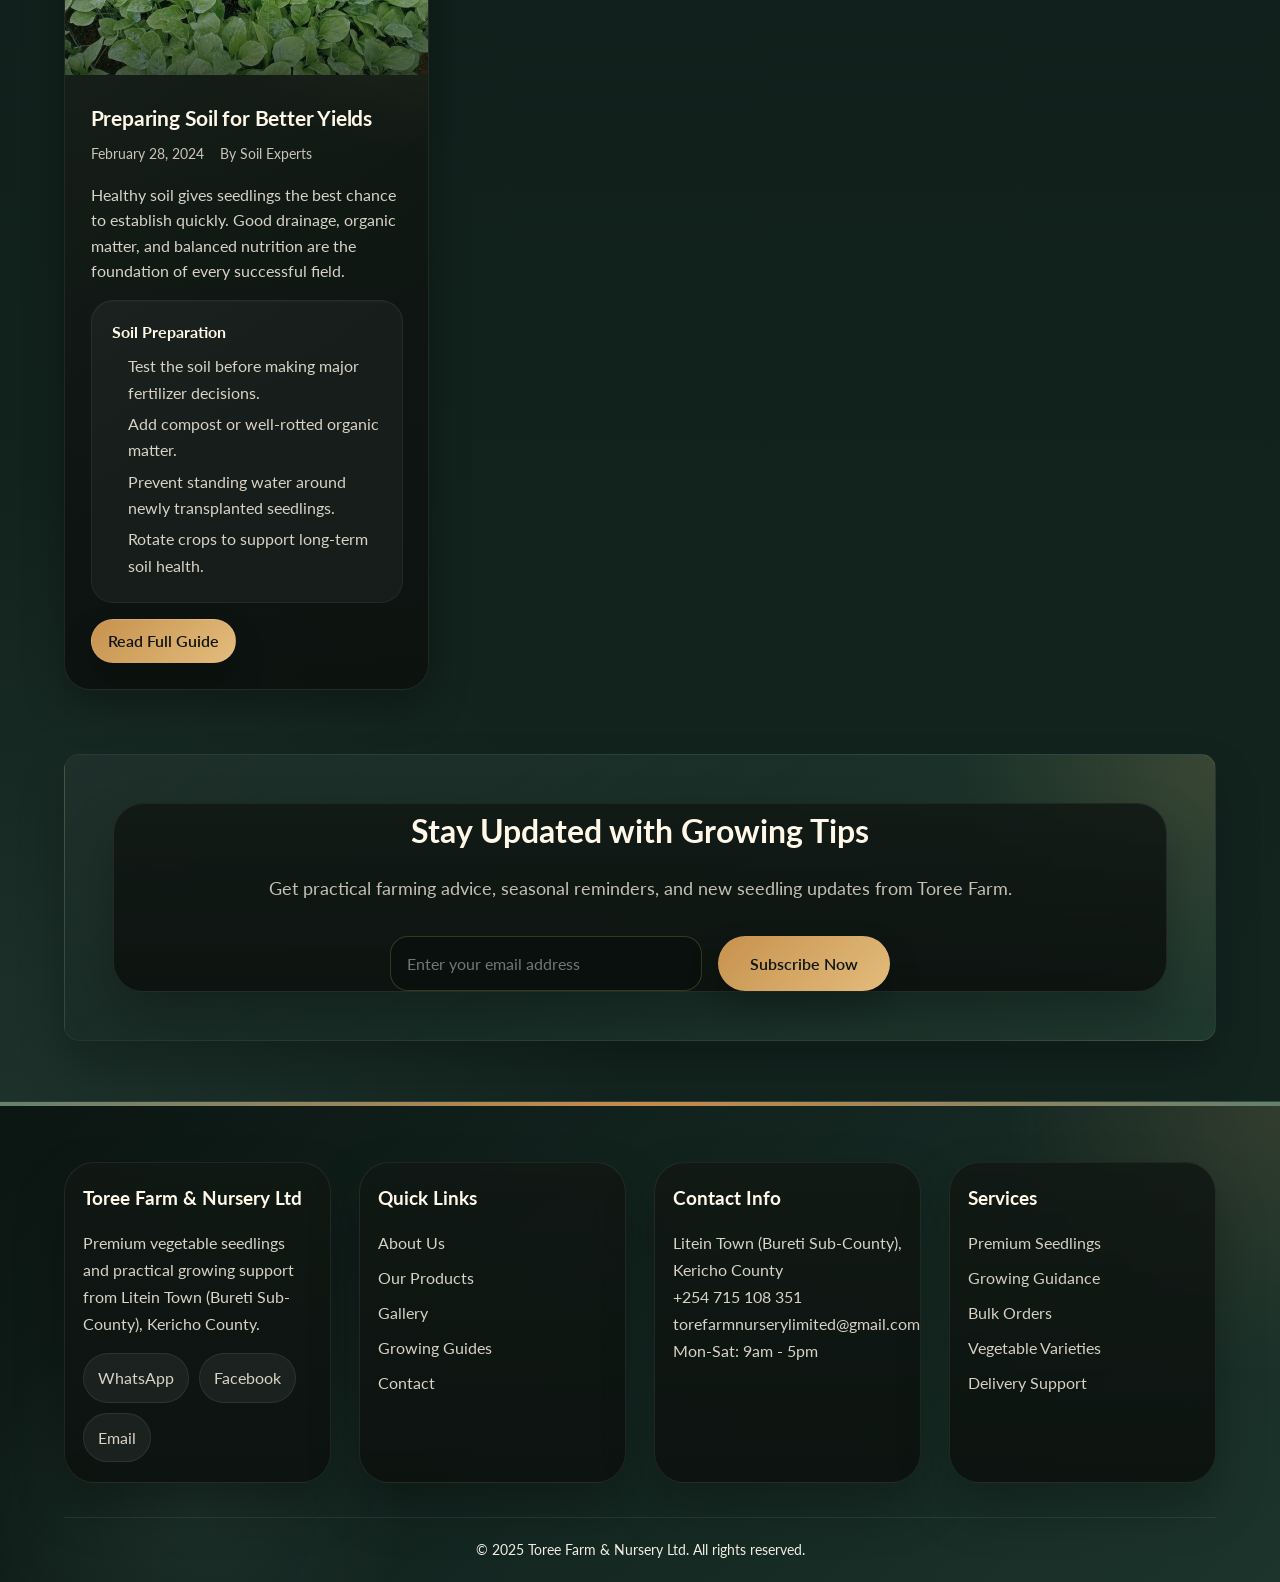
==== commit 19812269: "Add real gallery photos and update seedling wording" ====
--- a/blog.html
+++ b/blog.html
@@ -5,11 +5,27 @@
   <meta name="viewport" content="width=device-width, initial-scale=1.0">
   <title>Growing Guides & Tips - Toree Farm & Nursery Ltd</title>
   <meta name="description" content="Expert growing guides, planting tips, and practical farming advice from Toree Farm & Nursery Ltd.">
+  <meta name="robots" content="index,follow">
+  <link rel="canonical" href="https://toreefarm.com/blog.html">
+  <meta property="og:title" content="Growing Guides & Tips | Toree Farm & Nursery Ltd">
+  <meta property="og:description" content="Practical farming guides, planting tips, and nursery advice from Toree Farm.">
+  <meta property="og:type" content="website">
+  <meta property="og:url" content="https://toreefarm.com/blog.html">
+  <meta property="og:image" content="https://toreefarm.com/images/optimized/spinach-1024.jpg">
   <meta name="theme-color" content="#4a7c59">
   <link rel="manifest" href="manifest.json">
   <link rel="apple-touch-icon" href="images/raw/logo-icon.png">
   <link rel="stylesheet" href="css/style.css">
   <link rel="icon" href="images/optimized/logo-icon-640.webp" type="image/webp">
+  <script type="application/ld+json">
+    {
+      "@context": "https://schema.org",
+      "@type": "Blog",
+      "name": "Toree Farm Growing Guides & Tips",
+      "url": "https://toreefarm.com/blog.html",
+      "description": "Growing guides, planting tips, and agricultural advice from Toree Farm & Nursery Ltd."
+    }
+  </script>
 </head>
 <body class="blog-page">
   <div class="agricultural-elements" aria-hidden="true">
@@ -101,7 +117,7 @@
               <span class="date">March 10, 2024</span>
               <span class="author">By Agricultural Specialists</span>
             </div>
-            <p>Broccoli performs best when it starts in a healthy tray and moves into prepared soil at the right stage. Temperature, moisture, and spacing matter a lot.</p>
+            <p>Broccoli performs best when it starts as a healthy seedling and moves into prepared soil at the right stage. Temperature, moisture, and spacing matter a lot.</p>
             <div class="blog-tips">
               <h3>Success Factors</h3>
               <ul>
@@ -206,7 +222,7 @@
           <p>Litein Town (Bureti Sub-County), Kericho County</p>
           <p>+254 715 108 351</p>
           <p>torefarmnurserylimited@gmail.com</p>
-          <p>Mon-Sat: 8am - 5pm</p>
+          <p>Mon-Sat: 9am - 5pm</p>
         </div>
         <div class="footer-section">
           <h3>Services</h3>
--- a/css/style.css
+++ b/css/style.css
@@ -161,7 +161,7 @@
   color: inherit;
 }
 
-.navbar{position:fixed;top:0;width:100%;z-index:1000;background:rgba(27,67,50,.95);backdrop-filter:blur(var(--backdrop-blur));border-bottom:1px solid rgba(184,234,196,.4);box-shadow:0 8px 30px rgba(0,0,0,.3);}.nav-inner{display:flex;align-items:center;justify-content:space-between;height:72px;}.nav-logo{display:flex;align-items:center;gap:10px;}.nav-logo-text .name{font-family:'Playfair Display',serif;font-weight:700;font-size:1rem;color:#fff;} .nav-logo-text .tagline{font-size:.65rem;color:var(--gold);letter-spacing:1px;text-transform:uppercase;}.nav-links{display:flex;align-items:center;gap:8px;}.nav-links a{padding:7px 14px;border-radius:50px;font-weight:700;font-size:.9rem;color:#fff;position:relative;}.nav-links a::after{content:'';position:absolute;bottom:0;left:50%;width:0;height:2px;background:linear-gradient(90deg,var(--green-light),var(--gold));transform:translateX(-50%);transition:width .3s;} .nav-links a:hover::after,.nav-links a.active::after{width:80%;}.nav-links a:hover,.nav-links a.active{color:#fff;background:rgba(230,248,237,.35);}.hamburger{display:none;flex-direction:column;gap:4px;width:34px;cursor:pointer;} .hamburger span{width:100%;height:3px;background:#fff;border-radius:2px;}
+.navbar{position:fixed;top:0;width:100%;z-index:1000;background:rgba(27,67,50,.95);backdrop-filter:blur(var(--backdrop-blur));border-bottom:1px solid rgba(184,234,196,.4);box-shadow:0 8px 30px rgba(0,0,0,.3);}.nav-inner{display:flex;align-items:center;justify-content:space-between;height:72px;}.nav-logo{display:flex;align-items:center;gap:10px;}.nav-logo-text .name{font-family:'Playfair Display',serif;font-weight:700;font-size:1rem;color:#fff;} .nav-logo-text .tagline{font-size:.65rem;color:var(--gold);letter-spacing:1px;text-transform:uppercase;}.nav-links{display:flex;align-items:center;gap:8px;}.nav-links a{padding:7px 14px;border-radius:50px;font-weight:700;font-size:.9rem;color:#fff;position:relative;}.nav-links a::after{content:'';position:absolute;bottom:0;left:50%;width:0;height:2px;background:linear-gradient(90deg,var(--green-light),var(--gold));transform:translateX(-50%);transition:width .3s;} .nav-links a:hover::after,.nav-links a.active::after{width:80%;}.nav-links a:hover,.nav-links a.active{color:#fff;background:rgba(230,248,237,.35);}.hamburger{display:none;flex-direction:column;gap:4px;width:34px;cursor:pointer;background:0;border:0;padding:0;} .hamburger span{width:100%;height:3px;background:#fff;border-radius:2px;}
 
 /* Navigation cart button */
 .nav-cart-btn {
@@ -229,7 +229,7 @@
 
 .why-us{padding:90px 0;background:var(--dark-bg);}.why-grid{display:grid;grid-template-columns:repeat(auto-fit,minmax(200px,1fr));gap:28px;margin-top:50px;}.why-card{position:relative;overflow:hidden;text-align:center;padding:36px 24px;border-radius:var(--radius);border:1px solid rgba(255,255,255,.1);background:linear-gradient(135deg,rgba(255,255,255,.05),rgba(255,255,255,.02));transition:var(--transition);} .why-card::before{content:'';position:absolute;top:0;left:0;width:100%;height:3px;background:linear-gradient(90deg,var(--c-light),var(--c-warm),var(--c-light));transform:scaleX(0);transform-origin:left;transition:transform .3s ease;} .why-card:hover::before{transform:scaleX(1);} .why-card:hover{border-color:rgba(255,255,255,.2);box-shadow:var(--shadow-glass);transform:translateY(-8px) scale(1.02);background:linear-gradient(135deg,rgba(255,255,255,.08),rgba(255,255,255,.04));}.why-icon{font-size:2.4rem;margin-bottom:14px;color:#fff;}.why-card h4{font-size:1rem;color:#fff;margin-bottom:8px;}.why-card p{font-size:.88rem;color:var(--text-mid);}
 
-.featured{padding:90px 0;background:linear-gradient(135deg,var(--green-pale),var(--earth-cream),var(--green-pale));color:#1b4332;}.products-grid{display:grid;grid-template-columns:repeat(auto-fill,minmax(240px,1fr));gap:28px;margin-bottom:40px;}.product-card{background:linear-gradient(145deg,rgba(255,255,255,.95),rgba(220,238,255,.72));border-radius:var(--radius);overflow:hidden;box-shadow:0 20px 42px rgba(0,0,0,.15),0 0 0 1px rgba(255,255,255,.2);transition:var(--transition);position:relative;border:1px solid rgba(25,108,180,.15);} .product-card::after{content:'';position:absolute;inset:0;background:linear-gradient(150deg,rgba(180,235,255,.22),rgba(82,186,255,.09));opacity:.9;pointer-events:none;transition:opacity .4s ease;} .product-card:hover{transform:translateY(-12px);box-shadow:0 22px 55px rgba(0,0,0,.25);border-color:rgba(12,158,205,.35);backdrop-filter:blur(10px);} .product-card:hover::after{opacity:.2;}.product-img{position:relative;height:200px;overflow:hidden;background:var(--c-soft);} .product-img img{width:100%;height:100%;object-fit:cover;transition:transform .5s ease;} .product-card:hover .product-img img{transform:scale(1.12) rotate(1deg);} .product-category{position:absolute;top:12px;left:12px;background:linear-gradient(135deg,rgba(247,163,91,.95),rgba(255,210,30,.95));color:#0c2f57;font-size:.7rem;font-weight:700;padding:4px 8px;border-radius:8px;} .product-body{padding:20px;} .product-body h3{font-size:1.05rem;color:var(--text-dark);margin-bottom:8px;} .product-body p{font-size:.85rem;color:var(--text-light);margin-bottom:12px;} .product-footer{display:flex;align-items:center;justify-content:space-between;margin-top:14px;} .price-tag{display:flex;flex-direction:column;align-items:flex-start;font-weight:700;color:var(--green-dark);background:rgba(27, 67, 50, .12);padding:6px 10px;border-radius:10px;font-size:.95rem;letter-spacing:.3px;} .price-tag span{display:block;animation:pulsePrice 2.5s ease-in-out infinite;} .price-tag small{color:var(--text-mid);font-weight:500;} .add-to-cart-btn{background:linear-gradient(135deg,var(--green-mid),var(--green-dark));color:#fff;border:none;padding:8px 16px;border-radius:50px;font-size:.82rem;font-weight:700;cursor:pointer;position:relative;overflow:hidden;box-shadow:0 4px 12px rgba(27, 67, 50, .4);transition:var(--transition);} .add-to-cart-btn:hover{transform:scale(1.08);box-shadow:0 8px 20px rgba(46, 139, 63, .5);} .add-to-cart-btn::before{content:'';position:absolute;inset:0;background:linear-gradient(90deg,transparent,rgba(255,255,255,.3),transparent);transform:translateX(-100%);transition:transform .4s ease;} .add-to-cart-btn:hover::before{transform:translateX(100%);} .qty-control{display:flex;align-items:center;gap:8px;margin-top:10px;} .qty-btn{width:28px;height:28px;border-radius:50%;border:2px solid var(--green-mid);background:transparent;cursor:pointer;font-size:1rem;color:#fff;display:flex;align-items:center;justify-content:center;transition:all .2s ease;font-weight:700;} .qty-btn:hover{background:var(--green-mid);color:#fff;transform:scale(1.15);box-shadow:0 4px 12px rgba(27, 67, 50, .4);} .qty-btn:active{transform:scale(.95);} .qty-display{font-weight:700;min-width:20px;text-align:center;color:#fff;} .qty-input{width:60px;height:32px;border:2px solid var(--green-mid);border-radius:8px;background:rgba(255,255,255,0.1);color:#fff;text-align:center;font-size:1rem;font-weight:700;outline:none;transition:all .3s ease;} .qty-input:focus{border-color:#fff;background:rgba(255,255,255,0.2);box-shadow:0 0 0 3px rgba(255,255,255,0.1);} .qty-input::-webkit-outer-spin-button,.qty-input::-webkit-inner-spin-button{-webkit-appearance:none;margin:0;appearance:none;} .qty-input[type=number]{-moz-appearance:textfield;appearance:textfield;}
+.featured{padding:90px 0;background:linear-gradient(135deg,var(--green-pale),var(--earth-cream),var(--green-pale));color:#1b4332;}.products-grid{display:grid;grid-template-columns:repeat(auto-fill,minmax(240px,1fr));gap:28px;margin-bottom:40px;}.product-card{background:linear-gradient(145deg,rgba(255,255,255,.95),rgba(220,238,255,.72));border-radius:var(--radius);overflow:hidden;box-shadow:0 20px 42px rgba(0,0,0,.15),0 0 0 1px rgba(255,255,255,.2);transition:var(--transition);position:relative;border:1px solid rgba(25,108,180,.15);} .product-card::after{content:'';position:absolute;inset:0;background:linear-gradient(150deg,rgba(180,235,255,.22),rgba(82,186,255,.09));opacity:.9;pointer-events:none;transition:opacity .4s ease;} .product-card:hover{transform:translateY(-12px);box-shadow:0 22px 55px rgba(0,0,0,.25);border-color:rgba(12,158,205,.35);backdrop-filter:blur(10px);} .product-card:hover::after{opacity:.2;}.product-img{position:relative;height:200px;overflow:hidden;background:var(--c-soft);display:flex;align-items:center;justify-content:center;} .product-img img{width:100%;height:100%;object-fit:cover;transition:transform .5s ease;} .product-emoji{font-size:4rem;text-align:center;opacity:0.5;} .product-card:hover .product-img img{transform:scale(1.12) rotate(1deg);} .product-category{position:absolute;top:12px;left:12px;background:linear-gradient(135deg,rgba(247,163,91,.95),rgba(255,210,30,.95));color:#0c2f57;font-size:.7rem;font-weight:700;padding:4px 8px;border-radius:8px;} .product-body{padding:20px;} .product-body h3{font-size:1.05rem;color:var(--text-dark);margin-bottom:8px;} .product-body p{font-size:.85rem;color:var(--text-light);margin-bottom:12px;} .product-footer{display:flex;align-items:center;justify-content:space-between;margin-top:14px;} .price-tag{display:flex;flex-direction:column;align-items:flex-start;font-weight:700;color:var(--green-dark);background:rgba(27, 67, 50, .12);padding:6px 10px;border-radius:10px;font-size:.95rem;letter-spacing:.3px;} .price-tag span{display:block;animation:pulsePrice 2.5s ease-in-out infinite;} .price-tag small{color:var(--text-mid);font-weight:500;} .add-to-cart-btn{background:linear-gradient(135deg,var(--green-mid),var(--green-dark));color:#fff;border:none;padding:8px 16px;border-radius:50px;font-size:.82rem;font-weight:700;cursor:pointer;position:relative;overflow:hidden;box-shadow:0 4px 12px rgba(27, 67, 50, .4);transition:var(--transition);} .add-to-cart-btn:hover{transform:scale(1.08);box-shadow:0 8px 20px rgba(46, 139, 63, .5);} .add-to-cart-btn::before{content:'';position:absolute;inset:0;background:linear-gradient(90deg,transparent,rgba(255,255,255,.3),transparent);transform:translateX(-100%);transition:transform .4s ease;} .add-to-cart-btn:hover::before{transform:translateX(100%);} .qty-control{display:flex;align-items:center;gap:8px;margin-top:10px;} .qty-btn{width:28px;height:28px;border-radius:50%;border:2px solid var(--green-mid);background:transparent;cursor:pointer;font-size:1rem;color:#fff;display:flex;align-items:center;justify-content:center;transition:all .2s ease;font-weight:700;} .qty-btn:hover{background:var(--green-mid);color:#fff;transform:scale(1.15);box-shadow:0 4px 12px rgba(27, 67, 50, .4);} .qty-btn:active{transform:scale(.95);} .qty-display{font-weight:700;min-width:20px;text-align:center;color:#fff;} .qty-input{width:60px;height:32px;border:2px solid var(--green-mid);border-radius:8px;background:rgba(255,255,255,0.1);color:#fff;text-align:center;font-size:1rem;font-weight:700;outline:none;transition:all .3s ease;} .qty-input:focus{border-color:#fff;background:rgba(255,255,255,0.2);box-shadow:0 0 0 3px rgba(255,255,255,0.1);} .qty-input::-webkit-outer-spin-button,.qty-input::-webkit-inner-spin-button{-webkit-appearance:none;margin:0;appearance:none;} .qty-input[type=number]{-moz-appearance:textfield;appearance:textfield;}
 
 /* Weather Widget */
 .weather-widget{margin-top:24px;padding:20px;background:linear-gradient(135deg,rgba(255,255,255,.1),rgba(255,255,255,.05));border-radius:var(--radius);border:1px solid rgba(255,255,255,.2);backdrop-filter:blur(10px);}.weather-widget h4{color:#fff;margin-bottom:16px;font-size:1.1rem;font-weight:700;}.weather-info{margin-bottom:16px;}.weather-main{display:flex;align-items:center;gap:12px;margin-bottom:8px;}.weather-main .temp{font-size:2rem;font-weight:700;color:#fff;}.weather-main .condition{font-size:1rem;color:var(--c-warm);font-weight:600;}.weather-details{display:flex;flex-direction:column;gap:4px;}.weather-details span{font-size:.85rem;color:var(--text-mid);}.planting-advice{padding:12px;background:linear-gradient(135deg,rgba(82,184,136,.2),rgba(82,184,136,.1));border-radius:8px;border-left:3px solid var(--green-mid);}.planting-advice p{margin:0;font-size:.85rem;color:#fff;font-weight:500;} .view-all-wrap{text-align:center;margin-top:20px;}
@@ -524,7 +524,7 @@
 footer {
   background: linear-gradient(135deg, #1a1a1a 0%, #0f0f0f 50%, #1a1a1a 100%);
 }
-@media (max-width:768px){.nav-links{display:none;flex-direction:column;position:absolute;top:72px;left:0;right:0;background:var(--dark-bg);padding:20px;box-shadow:0 8px 30px rgba(0,0,0,.5);gap:4px;border-top:1px solid rgba(255,255,255,.1);}.nav-links.open{display:flex;}.hamburger{display:flex !important;padding:8px;border-radius:8px;background:rgba(255,255,255,0.1);border:1px solid rgba(255,255,255,0.2);transition:all 0.3s ease;}.hamburger:hover{background:rgba(255,255,255,0.2);}.nav-cart-btn{display:none;}.nav-cart-btn-mobile{display:inline-flex !important;}.about-snap-grid{grid-template-columns:1fr;}.mv-grid{grid-template-columns:1fr;}.contact-grid{grid-template-columns:1fr;}.form-row{grid-template-columns:1fr;}.gallery-grid{columns:2;}.process-steps::before{display:none;}.footer-grid{grid-template-columns:1fr;}.hero-stats{gap:24px;}}.section-pedestal{flex-direction:column;gap:20px;}.pedestal-stat{min-width:auto;width:100%;max-width:200px;margin:0 auto;}.gallery-filters{justify-content:flex-start;overflow-x:auto;padding-bottom:10px;}.gallery-filter-btn{flex-shrink:0;}.values-grid{grid-template-columns:1fr;}.process-steps{flex-direction:column;gap:30px;}.process-step{width:100%;height:auto;min-height:120px;border-radius:var(--radius);flex-direction:row;text-align:left;padding:24px;}.process-step .step-num{margin-bottom:0;margin-right:16px;width:40px;height:40px;font-size:1rem;}.process-step h4{margin-bottom:8px;}.process-step p{font-size:.8rem;}.team-grid{grid-template-columns:1fr;}.achievements-grid{grid-template-columns:repeat(2,1fr);gap:20px;}.contact-grid{grid-template-columns:1fr;}.contact-info-card{flex-direction:column;text-align:center;gap:12px;}.testimonials-grid{grid-template-columns:1fr;}.faq-grid{grid-template-columns:1fr;}.quick-actions{flex-direction:column;gap:12px;}
+@media (max-width:768px){.nav-links{display:none;flex-direction:column;position:absolute;top:72px;left:0;right:0;background:var(--dark-bg);padding:20px;box-shadow:0 8px 30px rgba(0,0,0,.5);gap:0;border-top:1px solid rgba(255,255,255,.1);z-index:999;}.nav-links.open{display:flex;}.nav-links li{border-bottom:1px solid rgba(255,255,255,.08);}.nav-links li:last-child{border-bottom:0;}.nav-links a{padding:12px 8px !important;display:block;border-radius:0 !important;background:0 !important;}.hamburger{display:flex;padding:0;margin:0 8px;}.hamburger:hover span{opacity:0.7;}.nav-cart-btn{display:none;}.nav-cart-btn-mobile{display:inline-flex;}.quick-nav{display:none;}.about-snap-grid{grid-template-columns:1fr;}.mv-grid{grid-template-columns:1fr;}.contact-grid{grid-template-columns:1fr;}.form-row{grid-template-columns:1fr;}.gallery-grid{columns:2;}.process-steps::before{display:none;}.footer-grid{grid-template-columns:1fr;}.hero-stats{display:grid;grid-template-columns:repeat(2,1fr);gap:16px;}.products-grid{grid-template-columns:1fr;}.filter-sidebar{display:none;}.products-section{padding:40px 0;}.filter-section{padding:40px 0;}}.section-pedestal{flex-direction:column;gap:20px;}.pedestal-stat{min-width:auto;width:100%;max-width:200px;margin:0 auto;}.gallery-filters{justify-content:flex-start;overflow-x:auto;padding-bottom:10px;}.gallery-filter-btn{flex-shrink:0;}.values-grid{grid-template-columns:1fr;}.process-steps{flex-direction:column;gap:30px;}.process-step{width:100%;height:auto;min-height:120px;border-radius:var(--radius);flex-direction:row;text-align:left;padding:24px;}.process-step .step-num{margin-bottom:0;margin-right:16px;width:40px;height:40px;font-size:1rem;}.process-step h4{margin-bottom:8px;}.process-step p{font-size:.8rem;}.team-grid{grid-template-columns:1fr;}.achievements-grid{grid-template-columns:repeat(2,1fr);gap:20px;}.contact-grid{grid-template-columns:1fr;}.contact-info-card{flex-direction:column;text-align:center;gap:12px;}.testimonials-grid{grid-template-columns:1fr;}.faq-grid{grid-template-columns:1fr;}.quick-actions{flex-direction:column;gap:12px;}
 @media (max-width:640px){.nav-inner{padding:0 14px; .quick-nav{justify-content:center;}}.hero h1{font-size:2rem;}.hero-buttons{flex-direction:column;align-items:stretch;gap:12px;}.hero-stat{font-size:.85rem;}.section-title{font-size:1.5rem;}.hero-stat .num{font-size:1.6rem;}.about-snap{padding:70px 0;}.mission-vision,.why-us,.featured{padding:60px 0;}.footer-grid{grid-template-columns:1fr;}}
 
 /* BLOG PAGE STYLES */
@@ -5605,3 +5605,539 @@
     animation: none !important;
   }
 }
+
+/* Final mobile stabilization pass */
+.product-emoji {
+  display: none;
+  align-items: center;
+  justify-content: center;
+  width: 100%;
+  height: 100%;
+  padding: 16px;
+  font-size: 1.15rem;
+  font-weight: 800;
+  letter-spacing: 0.12em;
+  color: #f3e2be;
+  text-transform: uppercase;
+  background:
+    radial-gradient(circle at top right, rgba(226, 189, 120, 0.18), transparent 24%),
+    linear-gradient(160deg, rgba(12, 20, 16, 0.95), rgba(22, 34, 28, 0.98));
+}
+
+.product-img.image-missing img {
+  display: none !important;
+}
+
+.product-img.image-missing .product-emoji {
+  display: flex !important;
+}
+
+@media (max-width: 900px) {
+  .mobile-quick-nav {
+    display: none !important;
+  }
+
+  body {
+    padding-bottom: 0 !important;
+  }
+
+  .navbar {
+    background: rgba(8, 14, 12, 0.96) !important;
+    border-bottom: 1px solid rgba(231, 208, 161, 0.18) !important;
+  }
+
+  .nav-inner {
+    min-height: 76px !important;
+    gap: 10px !important;
+    align-items: center !important;
+  }
+
+  .nav-logo {
+    flex: 1 1 auto;
+    min-width: 0;
+    max-width: calc(100% - 118px) !important;
+  }
+
+  .nav-logo-text .name,
+  .nav-logo-text .tagline {
+    word-break: break-word;
+  }
+
+  .hamburger {
+    display: inline-flex !important;
+    align-items: center;
+    justify-content: center;
+    width: 42px !important;
+    height: 42px !important;
+    border-radius: 14px !important;
+    background: rgba(255, 255, 255, 0.06) !important;
+    border: 1px solid rgba(255, 255, 255, 0.08) !important;
+  }
+
+  .nav-cart-btn {
+    display: inline-flex !important;
+    align-items: center;
+    justify-content: center;
+    min-height: 42px !important;
+    padding: 0 14px !important;
+    border-radius: 14px !important;
+    font-size: 0.9rem !important;
+    white-space: nowrap;
+  }
+
+  .nav-links {
+    display: none !important;
+    position: fixed !important;
+    top: 82px !important;
+    left: 12px !important;
+    right: 12px !important;
+    margin: 0 !important;
+    padding: 14px !important;
+    list-style: none !important;
+    border-radius: 24px !important;
+    background: linear-gradient(180deg, rgba(8, 13, 11, 0.99), rgba(18, 30, 25, 0.98)) !important;
+    border: 1px solid rgba(231, 208, 161, 0.16) !important;
+    box-shadow: 0 24px 56px rgba(0, 0, 0, 0.4) !important;
+    max-height: calc(100vh - 100px) !important;
+    overflow-y: auto !important;
+    z-index: 2000 !important;
+  }
+
+  .nav-links.open {
+    display: flex !important;
+    flex-direction: column !important;
+    gap: 8px !important;
+  }
+
+  .nav-links li {
+    width: 100%;
+    border: 0 !important;
+  }
+
+  .nav-links a {
+    display: flex !important;
+    align-items: center !important;
+    justify-content: flex-start !important;
+    width: 100% !important;
+    min-height: 48px !important;
+    padding: 12px 14px !important;
+    border-radius: 16px !important;
+    background: rgba(255, 255, 255, 0.05) !important;
+    border: 1px solid rgba(255, 255, 255, 0.08) !important;
+    color: #f7f1e4 !important;
+  }
+
+  .nav-links a::after {
+    display: none !important;
+  }
+
+  .nav-links a:hover,
+  .nav-links a.active {
+    color: #111712 !important;
+    background: linear-gradient(135deg, #d2a25d, #edcf97) !important;
+  }
+
+  .hero .container,
+  .page-hero .container,
+  .premium-shop-hero .container,
+  .story-hero .container {
+    padding-top: 118px !important;
+  }
+
+  .page-hero,
+  .premium-shop-hero,
+  .story-hero {
+    padding-top: 0 !important;
+    padding-bottom: 54px !important;
+  }
+
+  .products-grid,
+  .blog-grid,
+  .dashboard-grid,
+  .trust-grid,
+  .bundle-grid,
+  .premium-shop-hero-grid,
+  .story-hero-grid,
+  .shop-command-bar,
+  .filter-layout,
+  .product-card-actions,
+  .product-meta-grid {
+    grid-template-columns: 1fr !important;
+  }
+
+  .filter-sidebar {
+    display: block !important;
+    width: 100% !important;
+    max-width: none !important;
+    padding: 22px !important;
+  }
+
+  .shop-side-story {
+    order: 2;
+  }
+
+  .shop-side-card.photo {
+    min-height: 220px;
+  }
+
+  .shop-header,
+  .shop-command-bar,
+  .shop-side-card,
+  .hero-story-card,
+  .shop-hero-panel,
+  .bundle-card,
+  .trust-card,
+  .process-story-card,
+  .contact-form-panel,
+  .contact-info-card,
+  .dashboard-card,
+  .blog-post,
+  .product-card {
+    border-radius: 22px !important;
+  }
+
+  .product-card,
+  .shop-premium-card {
+    overflow: hidden;
+  }
+
+  .product-img,
+  .shop-premium-card .product-img {
+    height: 220px !important;
+    background: linear-gradient(160deg, rgba(14, 22, 18, 0.96), rgba(25, 38, 31, 0.98)) !important;
+  }
+
+  .product-img img {
+    display: block;
+    width: 100%;
+    height: 100%;
+    object-fit: cover;
+  }
+
+  .product-body p,
+  .shop-side-card p,
+  .shop-side-card blockquote,
+  .section-subtitle,
+  .page-hero p,
+  .hero p,
+  .contact-form-panel p,
+  .dashboard-card p,
+  .blog-post p {
+    color: #ddd5c9 !important;
+    opacity: 1 !important;
+  }
+
+  .product-body h3,
+  .shop-command-bar h3,
+  .shop-side-card h3,
+  .page-hero h1,
+  .hero h1 {
+    color: #fff5e5 !important;
+  }
+
+  .product-footer {
+    flex-direction: column;
+    align-items: stretch;
+    gap: 12px;
+  }
+
+  .price-tag,
+  .add-to-cart-btn,
+  .product-link-btn,
+  .btn,
+  .btn-primary,
+  .btn-gold,
+  .btn-outline,
+  .btn-whatsapp {
+    width: 100%;
+    justify-content: center;
+  }
+
+  .qty-control {
+    justify-content: space-between;
+    gap: 10px;
+  }
+
+  .qty-btn {
+    flex: 0 0 40px;
+    width: 40px;
+    height: 40px;
+  }
+
+  .qty-input {
+    flex: 1 1 auto;
+    width: auto;
+    min-width: 0;
+    height: 40px;
+  }
+
+  .footer {
+    padding-bottom: 56px !important;
+  }
+}
+
+@media (max-width: 640px) {
+  .container {
+    padding-left: 16px !important;
+    padding-right: 16px !important;
+  }
+
+  .nav-logo {
+    max-width: calc(100% - 108px) !important;
+  }
+
+  .nav-logo-text .name {
+    font-size: 0.82rem !important;
+    line-height: 1.15 !important;
+  }
+
+  .nav-logo-text .tagline {
+    font-size: 0.54rem !important;
+  }
+
+  .nav-links {
+    top: 78px !important;
+    left: 10px !important;
+    right: 10px !important;
+    padding: 12px !important;
+    border-radius: 20px !important;
+  }
+
+  .hero h1,
+  .page-hero h1 {
+    font-size: 2rem !important;
+    line-height: 1.05 !important;
+  }
+
+  .hero p,
+  .page-hero p,
+  .section-subtitle {
+    font-size: 0.96rem !important;
+  }
+
+  .shop-command-pills,
+  .shop-side-highlights,
+  .hero-buttons,
+  .cta-buttons {
+    gap: 10px !important;
+  }
+}
+
+/* Leaner shop experience */
+.nav-cart-btn-mobile {
+  display: none !important;
+}
+
+.shop-hero-simple {
+  display: grid;
+  gap: 20px;
+  align-items: center;
+  min-height: 420px;
+}
+
+.shop-utility-strip {
+  padding: 22px 0 0;
+}
+
+.shop-utility-grid {
+  display: grid;
+  grid-template-columns: repeat(3, minmax(0, 1fr));
+  gap: 16px;
+}
+
+.shop-utility-grid article,
+.shop-toolbar-card,
+.shop-bulk-card {
+  border-radius: 24px;
+  border: 1px solid rgba(255, 255, 255, 0.08);
+  background: linear-gradient(180deg, rgba(13, 20, 17, 0.9), rgba(19, 30, 24, 0.96));
+  box-shadow: 0 20px 44px rgba(0, 0, 0, 0.2);
+}
+
+.shop-utility-grid article {
+  padding: 20px 22px;
+  display: grid;
+  gap: 6px;
+}
+
+.shop-utility-grid strong {
+  color: #fff4df;
+  font-family: 'Playfair Display', serif;
+  font-size: 1.4rem;
+}
+
+.shop-utility-grid span {
+  color: #d7d0c3;
+  font-size: 0.92rem;
+}
+
+.shop-toolbar-section {
+  padding: 32px 0 0;
+}
+
+.shop-toolbar-card {
+  padding: 26px;
+  display: grid;
+  gap: 22px;
+}
+
+.shop-toolbar-copy h2 {
+  margin: 12px 0 10px;
+  color: #fff5e5;
+  font-size: clamp(1.7rem, 3vw, 2.4rem);
+}
+
+.shop-toolbar-copy p {
+  color: #d8d2c5;
+  max-width: 58ch;
+}
+
+.shop-toolbar-grid {
+  display: grid;
+  grid-template-columns: minmax(0, 1.3fr) minmax(0, 1fr) minmax(0, 1fr) minmax(240px, 0.8fr);
+  gap: 16px;
+  align-items: start;
+}
+
+.filter-group-inline {
+  margin-bottom: 0;
+}
+
+.filter-group-inline .filter-btn {
+  margin-bottom: 8px;
+}
+
+.shop-bulk-card {
+  padding: 18px;
+  display: grid;
+  gap: 12px;
+}
+
+.shop-bulk-card strong {
+  color: #fff2dd;
+  font-size: 1.05rem;
+}
+
+.shop-bulk-card p {
+  color: #d9d1c3;
+  font-size: 0.92rem;
+  line-height: 1.6;
+}
+
+.shop-command-bar-simple {
+  margin-top: 10px;
+}
+
+.shop-command-bar-simple h3 {
+  font-size: clamp(1.4rem, 2.5vw, 2rem);
+}
+
+.shop-premium-card {
+  border: 1px solid rgba(220, 192, 136, 0.14);
+  box-shadow: 0 24px 48px rgba(0, 0, 0, 0.22);
+}
+
+.shop-premium-card .product-body {
+  display: grid;
+  gap: 12px;
+}
+
+.shop-premium-card .product-body p {
+  min-height: 3.3em;
+}
+
+.product-store-line {
+  display: flex;
+  align-items: center;
+  justify-content: space-between;
+  gap: 12px;
+  padding: 10px 12px;
+  border-radius: 14px;
+  background: rgba(255, 255, 255, 0.04);
+  border: 1px solid rgba(255, 255, 255, 0.06);
+}
+
+.product-store-status {
+  color: #eef4df;
+  font-size: 0.8rem;
+  font-weight: 700;
+}
+
+.product-store-unit {
+  color: #d6ccb9;
+  font-size: 0.78rem;
+  text-transform: uppercase;
+  letter-spacing: 0.08em;
+}
+
+.shop-premium-card .price-tag {
+  min-width: 128px;
+  padding: 10px 14px;
+  border-radius: 16px;
+}
+
+.shop-premium-card .price-tag span {
+  font-size: 1.12rem;
+}
+
+.shop-premium-card .add-to-cart-btn {
+  min-height: 46px;
+  padding: 0 18px;
+  font-size: 0.92rem;
+}
+
+.product-card-actions {
+  margin-top: 4px;
+}
+
+.product-link-btn.primary {
+  background: linear-gradient(135deg, #1e6b52, #25785c);
+  border-color: rgba(95, 194, 145, 0.22);
+}
+
+.product-link-btn.whatsapp.primary {
+  color: #f5efe2;
+}
+
+.buy-cta .cta-content {
+  max-width: 540px;
+}
+
+.buy-cta .cta-content p {
+  margin-bottom: 24px;
+}
+
+@media (max-width: 900px) {
+  .nav-cart-btn {
+    display: none !important;
+  }
+
+  .nav-cart-btn-mobile {
+    display: inline-flex !important;
+    align-items: center;
+    justify-content: center;
+  }
+
+  .shop-utility-grid,
+  .shop-toolbar-grid {
+    grid-template-columns: 1fr;
+  }
+
+  .shop-toolbar-card {
+    padding: 22px;
+  }
+
+  .shop-premium-card .product-body p {
+    min-height: 0;
+  }
+
+  .product-store-line,
+  .shop-premium-card .product-footer {
+    flex-direction: column;
+    align-items: stretch;
+  }
+
+  .product-card-actions {
+    grid-template-columns: 1fr;
+  }
+}
